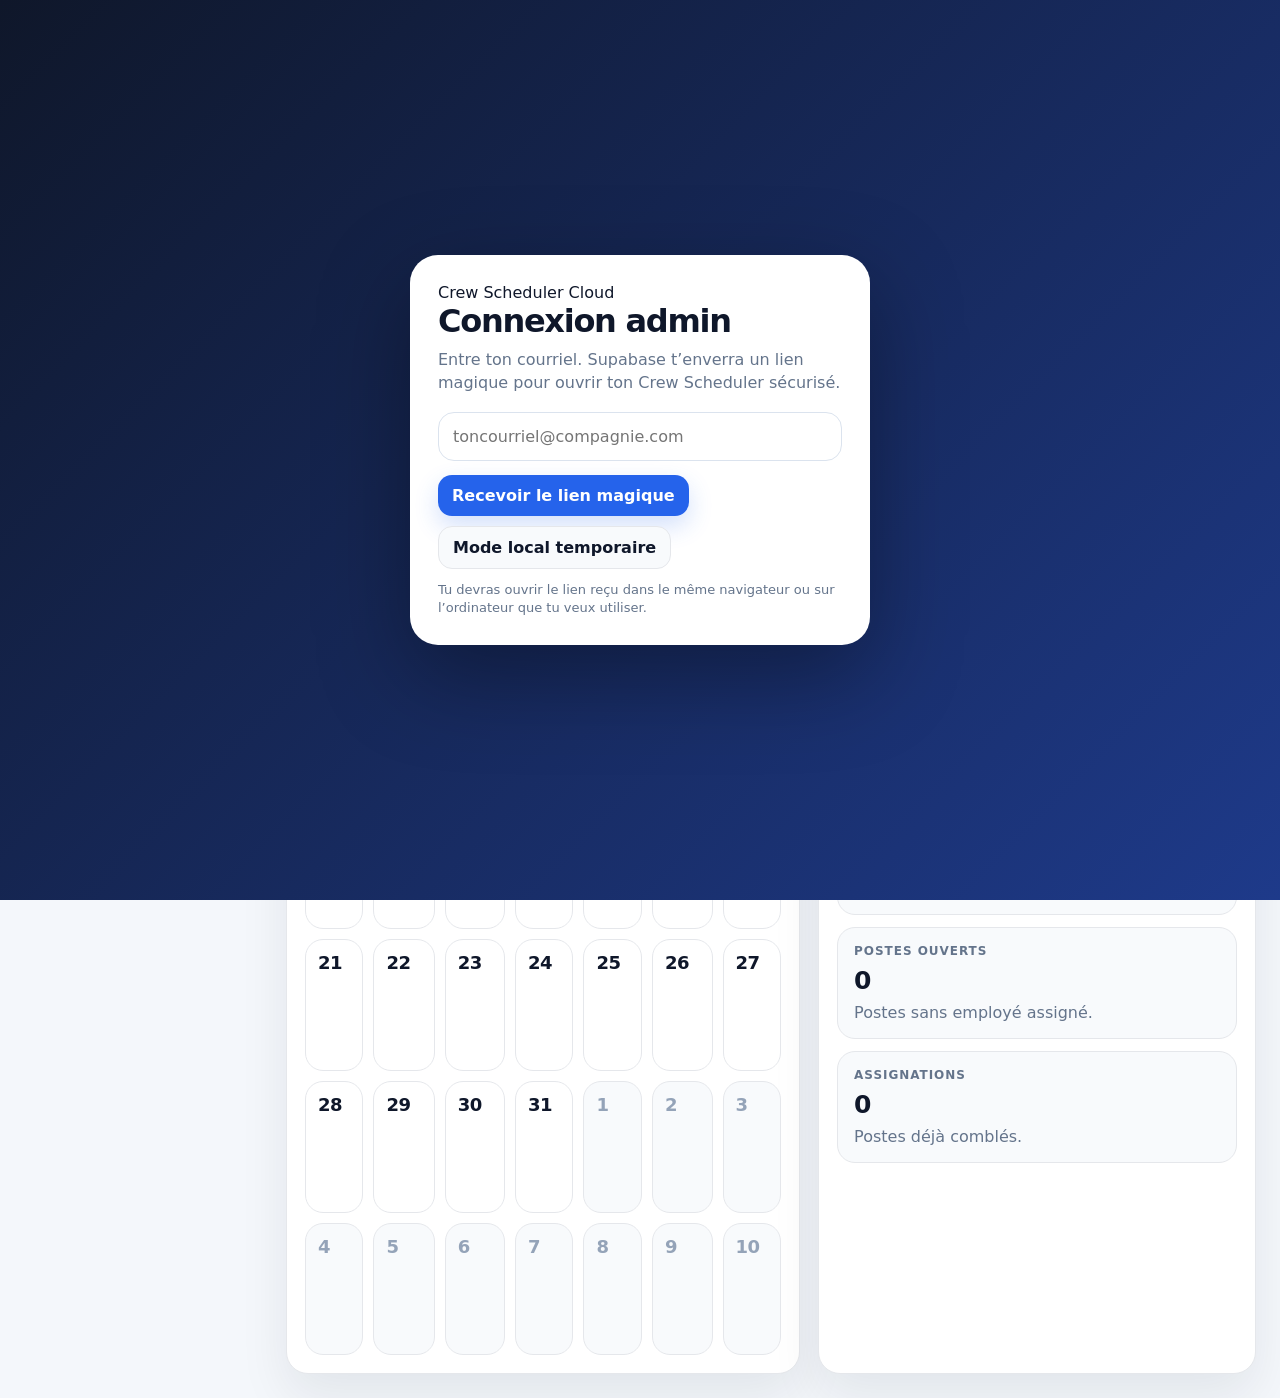
==== index.html @ 46eabec6 "Update index.html" ====
<!doctype html>
<html lang="fr">
<head>
<meta charset="utf-8"/>
<meta name="viewport" content="width=device-width,initial-scale=1"/>
<title>Crew Scheduler v12 – Calendrier + Équipe</title>
<style>
:root{
  --bg:#f4f7fb; --panel:#ffffff; --panel2:#f8fafc; --text:#0f172a; --muted:#64748b;
  --line:#e5e7eb; --line2:#dbe3ee; --blue:#2563eb; --blue2:#1d4ed8; --red:#dc2626;
  --green:#059669; --shadow:0 22px 50px rgba(15,23,42,.08); --radius-xl:28px; --radius-lg:22px; --sidebar:262px;
}
*{box-sizing:border-box}
html,body{margin:0;padding:0;background:var(--bg);color:var(--text);font-family:Inter,system-ui,-apple-system,Segoe UI,Roboto,Arial,sans-serif}
body{min-height:100vh}
button,input,select,textarea{font:inherit}
button{cursor:pointer}
.app{min-height:100vh;display:grid;grid-template-columns:var(--sidebar) 1fr}
.sidebar{position:sticky;top:0;height:100vh;background:#0f172a;color:#fff;padding:18px 16px;display:flex;flex-direction:column;gap:16px}
.brand{background:rgba(255,255,255,.06);border:1px solid rgba(255,255,255,.09);border-radius:24px;padding:18px 16px;box-shadow:inset 0 1px 0 rgba(255,255,255,.05)}
.brand h1{margin:0;font-size:26px;line-height:1.02;letter-spacing:-.03em}
.brand p{margin:8px 0 0;color:#cbd5e1;font-size:13px;line-height:1.45}
.nav{display:grid;gap:8px}
.nav button{text-align:left;border:0;border-radius:16px;background:transparent;color:#e2e8f0;padding:12px 14px;transition:.18s ease}
.nav button:hover{background:rgba(255,255,255,.06)}
.nav button.active{background:rgba(37,99,235,.23);color:#fff;font-weight:800}
.sidebar-card{margin-top:auto;background:rgba(255,255,255,.06);border:1px solid rgba(255,255,255,.08);border-radius:22px;padding:14px}
.sidebar-card .title{font-size:13px;color:#cbd5e1;margin-bottom:8px;font-weight:700}
.sidebar-card .small{font-size:12px;color:#94a3b8;line-height:1.45}

.main{padding:24px;display:grid;gap:18px;align-content:start}
.hero{background:var(--panel);border:1px solid var(--line);border-radius:var(--radius-xl);box-shadow:var(--shadow);padding:24px}
.hero-top{display:flex;align-items:flex-start;justify-content:space-between;gap:16px;flex-wrap:wrap}
.hero h2{margin:0 0 8px;font-size:38px;line-height:1.02;letter-spacing:-.04em}
.hero p{margin:0;max-width:920px;color:var(--muted);line-height:1.6}
.hero-actions{display:flex;gap:10px;flex-wrap:wrap}
.status-row{display:flex;gap:10px;flex-wrap:wrap;margin-top:14px}
.pill{border-radius:999px;border:1px solid var(--line);background:#fff;padding:8px 12px;font-size:13px;font-weight:700;color:var(--muted)}

.card{background:var(--panel);border:1px solid var(--line);border-radius:var(--radius-lg);box-shadow:var(--shadow);overflow:hidden}
.card-head{display:flex;align-items:center;justify-content:space-between;gap:14px;padding:18px 20px;border-bottom:1px solid var(--line)}
.card-head h3{margin:0;font-size:20px;letter-spacing:-.02em}
.card-head .sub{color:var(--muted);font-size:13px;margin-top:4px}
.card-body{padding:20px}
.btn{border:0;border-radius:14px;padding:11px 14px;font-weight:800;transition:.18s ease}
.btn.primary{background:var(--blue);color:#fff;box-shadow:0 10px 24px rgba(37,99,235,.2)}
.btn.primary:hover{background:var(--blue2)}
.btn.secondary{background:var(--panel2);color:var(--text);border:1px solid var(--line)}
.btn.secondary.active{background:#eaf2ff;border-color:#bfdbfe;color:#1d4ed8}
.btn.danger{background:#fff1f2;color:#b91c1c;border:1px solid #fecdd3}
.btn.small{padding:9px 12px;border-radius:12px;font-size:13px}

.filters{display:grid;grid-template-columns:1.15fr .8fr .8fr auto;gap:12px}
.field label{display:block;margin:0 0 7px;font-size:13px;font-weight:700;color:var(--muted)}
.field input,.field select,.field textarea{width:100%;border:1px solid var(--line2);background:#fff;color:var(--text);border-radius:14px;padding:12px 13px;outline:none}
.field textarea{min-height:92px;resize:vertical}
.field input:focus,.field select:focus,.field textarea:focus{border-color:#93c5fd;box-shadow:0 0 0 4px rgba(59,130,246,.12)}

.view-switch{display:flex;flex-wrap:wrap;gap:8px;background:var(--panel2);padding:6px;border:1px solid var(--line);border-radius:16px}
.view-switch button{border:0;border-radius:14px;padding:11px 14px;font-weight:800;background:transparent;color:var(--muted);min-width:74px}
.view-switch button.active{background:#fff;color:var(--text);box-shadow:0 6px 18px rgba(15,23,42,.08)}
.toolbar-top{display:flex;align-items:center;justify-content:space-between;gap:12px;flex-wrap:wrap}
.month-nav{display:flex;align-items:center;gap:10px;flex-wrap:wrap}
.title-big{font-size:28px;font-weight:900;letter-spacing:-.04em;margin:0}
.muted{color:var(--muted)}

.layout{display:grid;grid-template-columns:1.08fr .92fr;gap:18px}
.side-stack{display:grid;gap:18px}

.month-grid-wrapper{position:relative}
.month-grid{display:grid;grid-template-columns:repeat(7,1fr);gap:10px;position:relative;z-index:1}
.month-bars-layer{position:absolute;left:0;right:0;top:44px;bottom:0;z-index:2;pointer-events:none}
.month-bar{position:absolute;height:22px;border-radius:8px;color:#fff;font-size:11px;font-weight:800;padding:2px 8px;display:flex;align-items:center;pointer-events:auto;overflow:hidden;white-space:nowrap;text-overflow:ellipsis;box-shadow:0 8px 18px rgba(15,23,42,.15)}
.month-bar.start{box-shadow:inset 4px 0 0 rgba(255,255,255,.85),0 8px 18px rgba(15,23,42,.15)}
.month-bar.mid{outline:1px dashed rgba(255,255,255,.5);box-shadow:0 8px 18px rgba(15,23,42,.15)}
.month-bar.end{box-shadow:inset -4px 0 0 rgba(255,255,255,.85),0 8px 18px rgba(15,23,42,.15)}
.dow{background:var(--panel2);border:1px solid var(--line);border-radius:14px;padding:10px 12px;color:var(--muted);font-weight:800;font-size:13px;text-transform:uppercase;letter-spacing:.06em;text-align:center}
.day-cell{min-height:132px;border:1px solid var(--line);background:#fff;border-radius:18px;padding:12px;display:grid;gap:10px;align-content:start;transition:.18s ease;overflow:hidden}
.day-cell:hover{transform:translateY(-1px);box-shadow:0 10px 22px rgba(15,23,42,.06);border-color:#cbd5e1}
.day-cell.outside{background:#f8fafc;color:#94a3b8}
.day-cell.today{border-color:#93c5fd;box-shadow:0 0 0 4px rgba(59,130,246,.1)}
.day-cell.selected{border-color:#2563eb;box-shadow:0 0 0 4px rgba(37,99,235,.12)}
.day-top{display:flex;align-items:center;justify-content:space-between;gap:8px}
.day-num{font-weight:900;font-size:18px;letter-spacing:-.03em}
.badge-count{font-size:12px;border-radius:999px;padding:5px 8px;background:#eff6ff;color:#1d4ed8;font-weight:800}

.week-view,.day-view{display:none}
.week-grid{overflow:hidden;width:100%;border-radius:18px}
.week-grid-inner{display:grid;grid-template-columns:68px repeat(7,minmax(0,1fr));border:1px solid var(--line);border-radius:18px;overflow:hidden;background:#fff;width:100%;min-width:0}
.week-grid-inner>div{border-right:1px solid var(--line);border-bottom:1px solid var(--line);min-height:58px}
.week-grid-inner>div:last-child{border-right:0}
.time-head{background:var(--panel2);padding:10px 8px;font-size:12px;color:var(--muted);font-weight:800;text-align:center}
.day-head{background:var(--panel2);padding:10px;text-align:center;font-size:13px;font-weight:800}
.day-head .num{display:block;margin-top:4px;color:var(--text);font-size:19px}
.time-cell{padding:8px;background:#fafcff;font-size:12px;color:var(--muted);font-weight:700;text-align:right}
.week-slot{position:relative;min-height:58px;background:#fff}
.slot-events{position:relative;height:58px;overflow:visible}
.week-event{position:absolute;left:4px;padding:8px 6px;border-radius:12px;color:#fff;font-size:12px;font-weight:800;line-height:1.2;overflow:hidden;box-shadow:0 8px 18px rgba(15,23,42,.15);z-index:5}
.week-event.continuous{display:flex;flex-direction:column;justify-content:space-between;align-items:center;top:4px}
.week-event .week-title{writing-mode:vertical-rl;text-orientation:mixed;white-space:nowrap;overflow:hidden;text-overflow:ellipsis;max-height:100%;font-weight:900;letter-spacing:.02em}
.week-event .segment-note{writing-mode:vertical-rl;text-orientation:mixed;font-size:10px;opacity:.9;text-align:center;line-height:1.05;white-space:nowrap}
.week-event.start-seg{box-shadow:inset 4px 0 0 rgba(255,255,255,.85),0 8px 18px rgba(15,23,42,.15)}
.week-event.mid-seg{outline:1px dashed rgba(255,255,255,.45);box-shadow:0 8px 18px rgba(15,23,42,.15)}
.week-event.end-seg{box-shadow:inset -4px 0 0 rgba(255,255,255,.85),0 8px 18px rgba(15,23,42,.15)}

.day-layout{display:grid;gap:12px}
.day-header-big{border:1px solid var(--line);border-radius:18px;padding:16px 18px;background:var(--panel2)}
.day-header-big .small{color:var(--muted);font-weight:700;text-transform:uppercase;letter-spacing:.08em;font-size:12px}
.day-header-big .big{margin-top:6px;font-size:28px;font-weight:900;letter-spacing:-.04em}
.timeline{display:grid;gap:10px}
.timeline-row{display:grid;grid-template-columns:90px 1fr;gap:12px;align-items:start}
.timeline-time{border:1px solid var(--line);border-radius:14px;background:var(--panel2);padding:10px 12px;text-align:center;color:var(--muted);font-weight:800;font-size:13px}
.timeline-block{min-height:64px;border:1px dashed var(--line2);border-radius:16px;padding:0;background:#fff;position:relative;overflow:visible}
.timeline-card{position:absolute;left:8px;right:8px;padding:12px 12px;border-radius:14px;color:#fff;font-weight:800;display:grid;gap:4px;box-shadow:0 8px 18px rgba(15,23,42,.15);z-index:5}
.timeline-card.start-seg{box-shadow:inset 4px 0 0 rgba(255,255,255,.9),0 8px 18px rgba(15,23,42,.15)}
.timeline-card.mid-seg{outline:1px dashed rgba(255,255,255,.45);box-shadow:0 8px 18px rgba(15,23,42,.15)}
.timeline-card.end-seg{box-shadow:inset -4px 0 0 rgba(255,255,255,.9),0 8px 18px rgba(15,23,42,.15)}
.timeline-card .meta{opacity:.92;font-size:12px;font-weight:700}

.selected-date-box{display:grid;gap:8px;padding:16px;border-radius:18px;background:var(--panel2);border:1px solid var(--line)}
.selected-date-box .label{color:var(--muted);font-size:12px;text-transform:uppercase;letter-spacing:.08em;font-weight:800}
.selected-date-box .value{font-size:25px;font-weight:900;letter-spacing:-.04em}
.event-list{display:grid;gap:12px}
.event-card{border:1px solid var(--line);background:#fff;border-radius:18px;padding:14px;display:grid;gap:10px;box-shadow:0 10px 20px rgba(15,23,42,.04)}
.event-card-top{display:flex;align-items:flex-start;justify-content:space-between;gap:12px}
.event-title{font-size:17px;font-weight:900;letter-spacing:-.02em;line-height:1.25}
.event-meta{color:var(--muted);font-size:13px;line-height:1.55}
.color-dot{width:12px;height:12px;border-radius:999px;display:inline-block;margin-right:7px;vertical-align:middle}
.row-actions{display:flex;gap:8px;justify-content:flex-end;flex-wrap:wrap}
.chip-wrap{display:flex;gap:8px;flex-wrap:wrap}
.chip{display:inline-flex;align-items:center;gap:8px;padding:7px 10px;border-radius:999px;border:1px solid var(--line);background:var(--panel2);color:var(--text);font-size:12px;font-weight:800}
.chip.role{background:#eff6ff;border-color:#bfdbfe;color:#1d4ed8}
.chip.contact{background:#fff7ed;border-color:#fed7aa;color:#c2410c}
.empty{border:1px dashed var(--line2);background:var(--panel2);border-radius:18px;padding:18px;text-align:center;color:var(--muted);line-height:1.6}
.hint{margin-top:14px;padding:14px 16px;border-radius:16px;background:var(--panel2);border:1px dashed var(--line2);color:var(--muted);font-size:13px;line-height:1.6}

.compact-toolbar{display:flex;justify-content:space-between;align-items:center;gap:12px;flex-wrap:wrap;margin-bottom:16px}
.roles-drawer{display:none;border:1px solid #bfdbfe;background:#f8fbff;border-radius:18px;padding:14px;margin-bottom:16px}
.roles-drawer.open{display:block}
.roles-drawer-head{display:flex;align-items:center;justify-content:space-between;gap:10px;flex-wrap:wrap;margin-bottom:10px}
.roles-manager-list{display:grid;gap:8px;margin-top:10px}
.roles-manager-item{display:grid;grid-template-columns:1fr auto auto;gap:8px;align-items:center;padding:10px 12px;border-radius:14px;background:#fff;border:1px solid var(--line)}
.list{display:grid;gap:10px}
.employee-row{display:grid;grid-template-columns:1.2fr 1fr .8fr auto;gap:12px;align-items:center;padding:12px 16px;border:1px solid var(--line);border-radius:18px;background:#fff;box-shadow:0 10px 20px rgba(15,23,42,.04)}
.name-block .name{font-size:17px;font-weight:900;letter-spacing:-.02em;line-height:1.15}
.meta{color:var(--muted);font-size:13px;line-height:1.45}
.roles-box{display:grid;gap:10px;padding:14px;border:1px solid var(--line);border-radius:18px;background:var(--panel2)}
.roles-list{display:grid;gap:8px}
.role-entry{display:grid;grid-template-columns:1fr auto;gap:10px;align-items:center}
.small{font-size:12px;color:var(--muted);line-height:1.45}

.modal-wrap,.team-modal-wrap{position:fixed;inset:0;background:rgba(15,23,42,.42);display:none;align-items:center;justify-content:center;padding:20px;z-index:40;backdrop-filter:blur(5px)}
.modal{width:min(900px,100%);max-height:90vh;background:#0f172a;color:#fff;border:1px solid #334155;border-radius:28px;box-shadow:0 30px 70px rgba(15,23,42,.2);overflow:hidden;display:flex;flex-direction:column}
.modal-head{display:flex;align-items:center;justify-content:space-between;gap:14px;padding:18px 22px;border-bottom:1px solid #334155;flex:0 0 auto}
.modal-head h3{margin:0;font-size:24px;letter-spacing:-.03em;color:#fff}
.modal-body{padding:22px;display:grid;gap:14px;overflow-y:auto;max-height:calc(90vh - 150px);flex:1 1 auto}
.modal-actions{display:flex;justify-content:space-between;gap:12px;flex-wrap:wrap;padding:0 22px 22px;flex:0 0 auto}
.modal .field label{color:#cbd5e1}
.modal .field input,.modal .field select,.modal .field textarea{background:#fff;color:#0f172a;border:1px solid #cbd5e1}
.color-row{display:flex;gap:10px;flex-wrap:wrap}
.color-btn{width:34px;height:34px;border-radius:999px;border:3px solid transparent;cursor:pointer;box-shadow:0 5px 12px rgba(15,23,42,.12)}
.color-btn.active{border-color:#fff;transform:scale(1.06)}

.block-list{display:grid;gap:16px}
.block-card{border:1px solid #cbd5e1;background:#fff;border-radius:22px;padding:14px;display:grid;gap:10px;box-shadow:0 12px 24px rgba(37,99,235,.08)}
.block-head{background:#fff;border:1px solid #e2e8f0;border-radius:16px;padding:12px 40px 12px 12px;position:relative}
.block-delete{position:absolute;right:10px;top:10px;background:transparent;border:0;color:#94a3b8;font-size:16px}
.block-delete:hover{color:#dc2626}
.block-title-wrap{display:grid;gap:6px;justify-items:center;text-align:center;width:100%}
.block-title-input{display:block;width:100%;max-width:520px;background:#fff;color:#0f172a;border:0;outline:none;box-shadow:none;text-align:center;font-size:22px;font-weight:900;line-height:1.2;padding:2px 8px;margin:0 auto}
.block-meta{color:#475569;font-size:12px;line-height:1.2}
.block-section{display:grid;gap:8px;padding:10px;border:1px dashed #cbd5e1;border-radius:16px;background:#fff}
.block-section-title{font-size:11px;font-weight:900;letter-spacing:.08em;text-transform:uppercase;color:#64748b}
.block-compact-grid{display:grid;grid-template-columns:1fr 1fr 1fr 1fr;gap:10px;align-items:end}
.role-item-row{padding:8px;border:1px solid var(--line);border-radius:14px;background:var(--panel2)}\n.role-item-grid{display:grid;grid-template-columns:1fr .55fr 1.35fr auto;gap:10px;align-items:start}\n.role-main{align-self:start}\n.role-role{grid-column:1;grid-row:1}\n.role-qty{grid-column:2;grid-row:1}\n.role-emp-first{grid-column:3;grid-row:1;align-self:start}\n.role-del{grid-column:4;grid-row:1;align-self:start}\n.employee-slots-extra{grid-column:3;display:grid;gap:8px;align-self:start}\n@media (max-width:720px){.role-item-grid{grid-template-columns:1fr}.role-role,.role-qty,.role-emp-first,.role-del,.employee-slots-extra{grid-column:auto;grid-row:auto}}

.team-view{display:none}
.team-grid{display:grid;grid-template-columns:1.1fr .9fr;gap:18px}
.team-list{display:grid;gap:12px}
.employee-card{border:1px solid var(--line);background:#fff;border-radius:18px;padding:14px;display:grid;gap:10px;box-shadow:0 10px 20px rgba(15,23,42,.04)}
.employee-top{display:flex;justify-content:space-between;gap:12px;align-items:flex-start}
.employee-name{font-size:18px;font-weight:900;letter-spacing:-.02em}
.employee-meta{color:var(--muted);font-size:13px;line-height:1.5}
.employee-roles{display:flex;flex-wrap:wrap;gap:8px}
.employee-role-chip{display:inline-flex;align-items:center;padding:7px 10px;border-radius:999px;background:#eff6ff;border:1px solid #bfdbfe;font-size:12px;font-weight:800;color:#1d4ed8}
.team-empty{border:1px dashed var(--line2);background:var(--panel2);border-radius:18px;padding:18px;text-align:center;color:var(--muted)}
.team-modal{width:min(760px,100%);max-height:88vh;background:#0f172a;color:#fff;border:1px solid #334155;border-radius:28px;box-shadow:0 30px 70px rgba(15,23,42,.2);overflow:hidden;display:flex;flex-direction:column}
.team-modal-head{display:flex;align-items:center;justify-content:space-between;gap:14px;padding:18px 22px;border-bottom:1px solid #334155}
.team-modal-head h3{margin:0;font-size:24px;letter-spacing:-.03em;color:#fff}
.team-modal-body{padding:22px;display:grid;gap:14px;overflow-y:auto;max-height:calc(88vh - 140px);flex:1 1 auto}
.team-modal-actions{display:flex;justify-content:space-between;gap:12px;flex-wrap:wrap;padding:0 22px 22px;flex:0 0 auto}
.team-modal .field label{color:#cbd5e1}
.team-modal .field input,.team-modal .field select,.team-modal .field textarea{background:#fff;color:#0f172a;border:1px solid #cbd5e1}
.team-role-adder{display:grid;grid-template-columns:1fr auto;gap:10px;align-items:end}
.team-role-list{display:flex;flex-wrap:wrap;gap:8px}
.team-role-chip{display:inline-flex;align-items:center;gap:8px;padding:7px 10px;border-radius:999px;background:#fff;border:1px solid #cbd5e1;font-size:12px;font-weight:800;color:#0f172a}
.team-role-chip button{border:0;background:transparent;color:#64748b;cursor:pointer;font-weight:900}
.role-catalog-row{display:flex;flex-wrap:wrap;gap:8px}
.role-catalog-chip{display:inline-flex;align-items:center;gap:8px;padding:7px 10px;border-radius:999px;background:#fff;border:1px solid #cbd5e1;font-size:12px;font-weight:800;color:#0f172a}
.role-catalog-chip button{border:0;background:transparent;color:#64748b;cursor:pointer;font-weight:900}

#searchInput,#roleFilter,#employeeFilter,#evtTitle,#evtStartDate,#evtEndDate,#evtTime,#evtEndTime,#evtLocation,#evtNotes,#newBlockName{background:#fff;color:#0f172a;border:1px solid #cbd5e1}
#evtTitle{text-align:center;font-size:20px;font-weight:900}
#searchInput::placeholder,#evtTitle::placeholder,#evtLocation::placeholder,#evtNotes::placeholder,#newBlockName::placeholder{color:#64748b}
.modal .block-card .block-head,.modal .block-card .block-title-input,.modal .block-card .block-meta,.modal .block-card input[type="date"],.modal .block-card input[type="time"],.modal .block-card select{background:#fff;color:#0f172a;border:1px solid #cbd5e1}
.modal .block-card .block-title-input{border:0}
.modal .block-card select option{color:#0f172a}


.status-pill{display:inline-flex;align-items:center;gap:8px;padding:7px 10px;border-radius:999px;font-size:12px;font-weight:900;border:1px solid transparent}
.status-pill.green{background:#ecfdf5;border-color:#a7f3d0;color:#047857}
.status-pill.orange{background:#fff7ed;border-color:#fdba74;color:#c2410c}
.status-pill.red{background:#fef2f2;border-color:#fecaca;color:#b91c1c}
.status-pill.gray{background:#f8fafc;border-color:#cbd5e1;color:#475569}
.status-pill.blue{background:#eff6ff;border-color:#bfdbfe;color:#1d4ed8}
.assignment-list{display:grid;gap:12px}
.assignment-card{border:1px solid var(--line);background:#fff;border-radius:18px;padding:14px;display:grid;gap:12px;box-shadow:0 10px 20px rgba(15,23,42,.04)}
.assignment-head{display:flex;justify-content:space-between;gap:12px;align-items:flex-start;flex-wrap:wrap}
.assignment-title{font-size:17px;font-weight:900;letter-spacing:-.02em}
.assignment-sub{color:var(--muted);font-size:13px;line-height:1.55}
.assignment-actions{display:flex;gap:8px;flex-wrap:wrap}
.assignment-suggestions{display:flex;gap:8px;flex-wrap:wrap}
.preview-card{border:1px solid var(--line);background:linear-gradient(180deg,#ffffff,#f8fbff);border-radius:22px;padding:18px;display:grid;gap:14px;box-shadow:0 14px 30px rgba(37,99,235,.08)}
.preview-title{font-size:24px;font-weight:900;letter-spacing:-.03em;margin:0}
.preview-meta{color:var(--muted);line-height:1.6}
.preview-actions{display:flex;gap:10px;flex-wrap:wrap}
.settings-grid{display:grid;grid-template-columns:1fr 1fr;gap:16px}
.setting-box{padding:16px;border:1px solid var(--line);border-radius:18px;background:#fff;display:grid;gap:10px;box-shadow:0 10px 20px rgba(15,23,42,.04)}
.small-note{font-size:12px;color:var(--muted);line-height:1.55}
.conflict-box{padding:10px 12px;border-radius:14px;background:#fef2f2;border:1px solid #fecaca;color:#b91c1c;font-size:12px;font-weight:800}
.good-box{padding:10px 12px;border-radius:14px;background:#ecfdf5;border:1px solid #a7f3d0;color:#047857;font-size:12px;font-weight:800}
.sync-banner{margin-bottom:12px;padding:12px 14px;border-radius:16px;background:#eff6ff;border:1px solid #bfdbfe;color:#1d4ed8;font-size:13px;font-weight:800}
.portal-shell{min-height:100vh;background:var(--bg);padding:28px;display:grid;place-items:center}
.portal-card{width:min(760px,100%);background:#fff;border:1px solid var(--line);border-radius:28px;box-shadow:var(--shadow);padding:24px;display:grid;gap:16px}
.portal-kicker{font-size:12px;color:var(--muted);text-transform:uppercase;letter-spacing:.08em;font-weight:900}
.portal-title{margin:0;font-size:34px;line-height:1.02;letter-spacing:-.04em}
.portal-meta{color:var(--muted);line-height:1.7}
.portal-grid{display:grid;grid-template-columns:1fr 1fr;gap:12px}
.portal-stat{padding:14px;border-radius:18px;background:var(--panel2);border:1px solid var(--line);display:grid;gap:6px}
.portal-stat .label{font-size:12px;color:var(--muted);text-transform:uppercase;letter-spacing:.08em;font-weight:800}
.portal-stat .value{font-size:18px;font-weight:900;letter-spacing:-.02em}
.portal-actions{display:flex;gap:10px;flex-wrap:wrap}
.copy-row{display:grid;gap:8px}
.link-box{width:100%;border:1px solid var(--line2);background:#f8fafc;color:#0f172a;border-radius:14px;padding:12px 13px;font-size:13px;word-break:break-all}
.portal-note{font-size:13px;color:var(--muted);line-height:1.6}
@media (max-width:980px){.settings-grid,.portal-grid{grid-template-columns:1fr}}


.time-pill{display:flex;align-items:center;gap:8px;border:1px solid var(--line2);background:#fff;border-radius:14px;padding:10px 12px}
.time-pill select{border:0;background:transparent;color:var(--text);outline:none;font:inherit;padding:0}
.time-pill .colon{font-weight:800;color:var(--muted)}
.time-pill input[type="hidden"]{display:none}

@media (max-width:1220px){.layout,.team-grid{grid-template-columns:1fr}}
@media (max-width:980px){.app{grid-template-columns:1fr}.sidebar{position:relative;height:auto}.filters{grid-template-columns:1fr 1fr}.employee-row{grid-template-columns:1fr;align-items:start}.row-actions{justify-content:flex-start}}
@media (max-width:720px){.main{padding:16px}.hero{padding:18px}.hero h2{font-size:30px}.filters,.role-entry,.block-compact-grid{grid-template-columns:1fr}.week-grid{overflow-x:auto}.week-grid-inner{min-width:840px}.team-grid{grid-template-columns:1fr}}



/* Batch 6.1 — Groupement par événement et bloc */
.availability-event-group{border:1px solid var(--line);border-radius:22px;overflow:hidden;margin-bottom:16px;box-shadow:0 14px 30px rgba(15,23,42,.06);background:#fff}
.availability-event-head{padding:16px 18px;border-bottom:1px solid rgba(15,23,42,.08)}
.availability-event-title{font-size:18px;font-weight:900;letter-spacing:-.02em}.availability-event-meta{margin-top:5px;color:var(--muted);font-size:13px;line-height:1.45}
.availability-block-group{margin:14px;border:1px solid var(--line);border-radius:18px;background:rgba(248,250,252,.82);overflow:hidden}.availability-block-head{padding:12px 14px;background:#fff;border-bottom:1px solid var(--line)}
.availability-block-title{font-weight:900;letter-spacing:-.02em}.availability-block-time{margin-top:4px;color:var(--muted);font-size:12px;font-weight:700}.availability-block-body{display:grid;gap:10px;padding:12px}
.quick-block-group{border:1px solid var(--line);border-radius:18px;background:var(--panel2);overflow:hidden;margin-bottom:12px}.quick-block-head{padding:12px 14px;background:#fff;border-bottom:1px solid var(--line)}
.quick-block-title{font-weight:900}.quick-block-time{margin-top:4px;font-size:12px;color:var(--muted);font-weight:700}.quick-block-body{padding:12px;display:grid;gap:10px}

/* Batch 6 — Disponibilités plus propres */
.assignment-actions.clean-actions{
  display:flex;
  flex-wrap:wrap;
  gap:8px;
  align-items:center;
  padding-top:10px;
}
.status-actions{
  margin-top:10px;
  padding-top:12px;
  border-top:1px dashed var(--line2);
  display:flex;
  flex-wrap:wrap;
  gap:8px;
  align-items:center;
}
.status-actions-label{
  width:100%;
  color:var(--muted);
  font-size:12px;
  font-weight:900;
  letter-spacing:.08em;
  text-transform:uppercase;
}
.replacement-panel{
  margin-top:12px;
  padding:12px;
  border:1px solid var(--line);
  background:var(--panel2);
  border-radius:16px;
  display:grid;
  gap:10px;
}
.replacement-title{
  color:var(--muted);
  font-size:12px;
  font-weight:900;
  letter-spacing:.08em;
  text-transform:uppercase;
}
.replacement-card{
  display:grid;
  grid-template-columns:1fr auto;
  gap:10px;
  align-items:center;
  padding:10px 12px;
  background:#fff;
  border:1px solid var(--line);
  border-radius:14px;
}
.replacement-name{
  font-weight:900;
  letter-spacing:-.02em;
}
.replacement-meta{
  margin-top:4px;
  color:var(--muted);
  font-size:12px;
  line-height:1.35;
}
.replacement-badges{
  margin-top:7px;
  display:flex;
  flex-wrap:wrap;
  gap:6px;
}
.mini-badge{
  display:inline-flex;
  align-items:center;
  border-radius:999px;
  padding:4px 7px;
  font-size:11px;
  font-weight:900;
  border:1px solid var(--line);
  background:#fff;
  color:var(--muted);
}
.mini-badge.green{background:#ecfdf5;border-color:#bbf7d0;color:#047857}
.mini-badge.orange{background:#fffbeb;border-color:#fde68a;color:#b45309}
.mini-badge.red{background:#fff1f2;border-color:#fecdd3;color:#be123c}



/* v18 — Épuration visuelle demandée */
.sidebar .brand p,
.sidebar-card,
.hero p,
.status-row,
.card-head .sub,
.compact-toolbar .small,
.hint,
.small-note,
.card:has(#requestPreview){
  display:none !important;
}
.hero{padding:22px 24px !important;}
.hero h2{margin-bottom:0 !important;}
.card-head{padding:16px 20px !important;}
.card-body{padding-top:16px !important;}



/* v19 — Interface plus épurée */
.brand p,
.sidebar-card .small,
.hero p,
.status-row,
.card-head .sub,
.hint,
.small-note,
.portal-note,
.preview-meta {
  display:none !important;
}
.sidebar-card{padding:10px 12px}
.hero{padding:20px 24px}
.hero h2{margin-bottom:0}
.card-head{padding:16px 20px}
.card-body{padding:18px}
.settings-grid .setting-box{min-height:auto}
.assignment-card{gap:10px}
.assignment-actions.clean-actions{padding-top:6px}
.status-actions{margin-top:8px;padding-top:10px}
.conflict-box{font-size:13px;line-height:1.45}
.replacement-panel{border-color:#bfdbfe;background:#f8fbff}
.replacement-card.best-replacement{border-color:#86efac;background:#f0fdf4}
.auto-sync-pill{display:inline-flex;align-items:center;gap:6px;border-radius:999px;border:1px solid #bfdbfe;background:#eff6ff;color:#1d4ed8;padding:7px 10px;font-size:12px;font-weight:900}


.auth-overlay{
  position:fixed;
  inset:0;
  z-index:9999;
  background:linear-gradient(135deg,#0f172a,#1e3a8a);
  display:none;
  align-items:center;
  justify-content:center;
  padding:24px;
}
.auth-card{
  width:min(100%,460px);
  background:#fff;
  color:#0f172a;
  border-radius:28px;
  padding:28px;
  box-shadow:0 30px 90px rgba(0,0,0,.35);
}
.auth-card h2{margin:0 0 8px;font-size:32px;letter-spacing:-.04em}
.auth-card p{margin:0 0 18px;color:#64748b;line-height:1.45}
.auth-card input{
  width:100%;
  border:1px solid #dbe3ee;
  border-radius:16px;
  padding:14px 14px;
  font-size:16px;
  outline:none;
}
.auth-card .auth-actions{display:flex;gap:10px;margin-top:14px;flex-wrap:wrap}
.auth-status{font-size:13px;color:#64748b;margin-top:12px;line-height:1.4}
.cloud-bar{
  display:flex;
  align-items:center;
  gap:8px;
  flex-wrap:wrap;
  margin-top:12px;
  font-size:12px;
  color:#64748b;
}
.cloud-bar select{
  border:1px solid #dbe3ee;
  border-radius:12px;
  padding:7px 9px;
  background:#fff;
}
.cloud-bar button{
  border:1px solid #dbe3ee;
  background:#fff;
  border-radius:12px;
  padding:7px 9px;
  cursor:pointer;
}

</style>
</head>
<body>

<div class="auth-overlay" id="authOverlay">
  <div class="auth-card">
    <div class="eyebrow">Crew Scheduler Cloud</div>
    <h2>Connexion admin</h2>
    <p>Entre ton courriel. Supabase t’enverra un lien magique pour ouvrir ton Crew Scheduler sécurisé.</p>
    <input id="authEmail" type="email" placeholder="toncourriel@compagnie.com" autocomplete="email">
    <div class="auth-actions">
      <button class="btn primary" id="btnSendMagicLink" type="button">Recevoir le lien magique</button>
      <button class="btn secondary" id="btnUseLocalFallback" type="button">Mode local temporaire</button>
    </div>
    <div class="auth-status" id="authStatus">Tu devras ouvrir le lien reçu dans le même navigateur ou sur l’ordinateur que tu veux utiliser.</div>
  </div>
</div>

<div id="portalMount" style="display:none"></div>
<div class="app">
  <aside class="sidebar">
    <div class="brand">
      <h1 id="brandTitle">Crew Scheduler</h1>
      <p>Planification d’équipe par événement.</p>
    </div>
    <div class="nav">
      <button class="active" data-tab="calendar" type="button">Calendrier</button>
      <button data-tab="team" type="button">Équipe</button>
      <button data-tab="availability" type="button">Disponibilités</button>
      <button data-tab="settings" type="button">Paramètres</button>
    </div>
    <div class="sidebar-card">
      <div class="title">Base commune</div>
      <div class="small">L’onglet Équipe sert de base de données. Le calendrier lit cette base pour assigner les travailleurs aux blocs.</div>
    </div>
  </aside>

  <main class="main">
    <div id="calendarView">
      <section class="hero">
        <div class="hero-top">
          <div>
            <h2 id="calendarHeroTitle">Calendrier Crew Scheduler</h2>
            <p>Événements multi-jours, blocs de travail, assignation d’employés par poste, le tout relié à la base Équipe.</p>
          </div>
          <div class="hero-actions">
            <button class="btn primary" id="btnAddTop" type="button">+ Nouvel événement</button>
            <button class="btn secondary" id="btnToday" type="button">Aujourd’hui</button>
          </div>
        </div>

        <div class="cloud-bar">
          <span>Cloud:</span>
          <select id="workspaceSelect"><option>Chargement...</option></select>
          <button id="btnLogout" type="button">Déconnexion</button>
          <span id="cloudStatus">Non connecté</span>
        </div>
        <div class="status-row">
          <div class="pill">Vue mois continue</div>
          <div class="pill">Vue semaine continue</div>
          <div class="pill">Blocs</div>
          <div class="pill">Équipe liée</div>
        </div>
      </section>

      <section class="layout">
        <div class="card">
          <div class="card-head">
            <div>
              <h3>Planning</h3>
              <div class="sub">Crée l’événement, ajoute des blocs, puis assigne les bonnes personnes.</div>
            </div>
          </div>
          <div class="card-body">
            <div class="toolbar-top">
              <div class="month-nav">
                <button class="btn secondary small" id="btnPrev" type="button">←</button>
                <div>
                  <div class="title-big" id="rangeTitle">—</div>
                  <div class="muted" id="rangeSubtitle">—</div>
                </div>
                <button class="btn secondary small" id="btnNext" type="button">→</button>
              </div>
              <div class="view-switch">
                <button class="active" data-view="month" type="button">Mois</button>
                <button data-view="week" type="button">Semaine</button>
                <button data-view="day" type="button">Jour</button>
              </div>
            </div>

            <div style="height:16px"></div>

            <div class="filters">
              <div class="field"><label for="searchInput">Recherche</label><input id="searchInput" type="text" placeholder="Titre, lieu, notes..."/></div>
              <div class="field"><label for="roleFilter">Poste demandé</label><select id="roleFilter"></select></div>
              <div class="field"><label for="employeeFilter">Employé assigné</label><select id="employeeFilter"></select></div>
              <div class="field" style="display:flex;align-items:end"><button class="btn secondary" id="btnClearFilters" type="button" style="width:100%">Réinitialiser</button></div>
            </div>

            <div style="height:16px"></div>
            <div id="monthView"></div>
            <div id="weekView" class="week-view"></div>
            <div id="dayView" class="day-view"></div>
          </div>
        </div>

        <div class="side-stack">
          <div class="card">
            <div class="card-head"><div><h3>Détails de la date</h3><div class="sub">Événements, blocs et assignations pour la date sélectionnée.</div></div></div>
            <div class="card-body">
              <div class="selected-date-box"><div class="label">Date sélectionnée</div><div class="value" id="selectedDateTitle">—</div><div class="muted" id="selectedDateSub">—</div></div>
              <div style="height:14px"></div>
              <div class="event-list" id="selectedEventsList"></div>
            </div>
          </div>

          <div class="card">
            <div class="card-head"><div><h3 id="quickSummaryTitle">Résumé rapide</h3><div class="sub" id="quickSummarySub">Événements, postes et assignations.</div></div></div>
            <div class="card-body">
              <div class="event-list" id="quickSummaryContent">
                <div class="selected-date-box"><div class="label">Événements filtrés</div><div class="value" id="statEvents">0</div><div class="muted">Selon les filtres actuels.</div></div>
                <div class="selected-date-box"><div class="label">Postes ouverts</div><div class="value" id="statOpenRoles">0</div><div class="muted">Postes sans employé assigné.</div></div>
                <div class="selected-date-box"><div class="label">Assignations</div><div class="value" id="statAssignments">0</div><div class="muted">Postes déjà comblés.</div></div>
              </div>
            </div>
          </div>
        </div>
      </section>
    </div>

    <section id="teamView" class="team-view">
      <section class="hero">
        <div class="hero-top">
          <div>
            <h2 id="teamHeroTitle">Équipe</h2>
            <p>Cette section garde le style de ta version préférée. Les postes et employés créés ici alimentent directement le calendrier.</p>
          </div>
          <div class="hero-actions">
            <button class="btn primary" id="btnAddEmployeeTop" type="button">+ Nouvel employé</button>
          </div>
        </div>
        <div class="status-row">
          <div class="pill">Menu gauche fixe</div>
          <div class="pill">Liste compacte</div>
          <div class="pill">Postes dynamiques</div>
          <div class="pill">Gestion discrète</div>
        </div>
      </section>

      <section class="card">
        <div class="card-head">
          <div>
            <h3>Liste des employés</h3>
            <div class="sub">Navigation simple au quotidien, avec la gestion des postes cachée derrière un bouton.</div>
          </div>
        </div>

        <div class="card-body">
          <div class="compact-toolbar">
            <div class="small">Les postes servent aux employés maintenant, puis servent aussi aux événements du calendrier.</div>
            <button class="btn secondary" id="btnToggleRolesAdmin" type="button">Gérer la liste de postes</button>
          </div>

          <div class="roles-drawer" id="rolesDrawer">
            <div class="roles-drawer-head">
              <div class="small">Ajoute, modifie ou supprime les postes de la liste déroulante. Exemple : Serveuse.</div>
              <button class="btn secondary small" id="btnCloseRolesAdmin" type="button">Fermer</button>
            </div>
            <div class="role-entry">
              <input id="newCatalogRole" type="text" placeholder="Ex: Serveuse, Concierge, Chef machiniste..." />
              <button class="btn secondary" id="btnAddCatalogRole" type="button">Ajouter</button>
            </div>
            <div class="roles-manager-list" id="roleCatalogList"></div>
          </div>

          <div class="filters">
            <div class="field"><label for="teamSearchInput">Recherche</label><input id="teamSearchInput" type="text" placeholder="Nom, courriel, téléphone..." /></div>
            <div class="field"><label for="teamRoleFilter">Voir seulement le poste</label><select id="teamRoleFilter"></select></div>
            <div class="field"><label for="teamContactFilter">Préférence de contact</label><select id="teamContactFilter"><option value="all">Toutes</option><option value="sms">Texto</option><option value="call">Appel</option><option value="email">Courriel</option><option value="none">Aucune préférence</option></select></div>
            <div class="field" style="display:flex;align-items:end"><button class="btn secondary" id="btnClearTeamFilters" type="button" style="width:100%">Réinitialiser</button></div>
          </div>

          <div style="height:16px"></div>
          <div class="list" id="teamEmployeeList"></div>

          <div class="hint">Le bouton de gestion des postes est volontairement discret, parce que tu ne retourneras pas souvent là-dedans après les premiers événements.</div>
        </div>
      </section>
    </section>
  

    <section id="availabilityView" class="team-view">
      <section class="hero">
        <div class="hero-top">
          <div>
            <h2>Demandes & confirmations</h2>
            <p>Envoie une demande de travail par courriel ou SMS, suis les réponses, vois les conflits automatiquement et propose un remplacement.</p>
          </div>
          <div class="hero-actions">
            <button class="btn primary" id="btnRefreshAvailability" type="button">Sync maintenant</button>
          </div>
        </div>
        <div class="status-row">
          <div class="pill">Gris = non envoyé</div>
          <div class="pill">Orange = en attente / peut-être</div>
          <div class="pill">Vert = confirmé</div>
          <div class="pill">Rouge = refusé / conflit</div>
        </div>
      </section>

      <section class="layout">
        <div class="card">
          <div class="card-head"><div><h3>Postes à confirmer</h3><div class="sub">Chaque assignation devient une demande individuelle à envoyer au travailleur.</div></div></div>
          <div class="card-body">
            <div id="availabilitySyncMsg"></div>
            <div class="assignment-list" id="availabilityList"></div>
          </div>
        </div>
        <div class="side-stack">
          <div class="card">
            <div class="card-head"><div><h3>Résumé des confirmations</h3><div class="sub">Lecture rapide de l'état de ton équipe.</div></div></div>
            <div class="card-body">
              <div class="event-list">
                <div class="selected-date-box"><div class="label">Confirmés</div><div class="value" id="availStatConfirmed">0</div><div class="muted">Réponse positive reçue.</div></div>
                <div class="selected-date-box"><div class="label">En attente</div><div class="value" id="availStatPending">0</div><div class="muted">Demandes envoyées ou peut-être.</div></div>
                <div class="selected-date-box"><div class="label">Refus / conflits</div><div class="value" id="availStatProblems">0</div><div class="muted">À corriger ou remplacer.</div></div>
              </div>
            </div>
          </div>
          <div class="card">
            <div class="card-head"><div><h3>Prévisualisation côté employé</h3><div class="sub">Pour tester avec ton propre courriel ou téléphone avant l'envoi réel.</div></div></div>
            <div class="card-body" id="requestPreview"></div>
          </div>
        </div>
      </section>
    </section>

    <section id="settingsView" class="team-view">
      <section class="hero">
        <div class="hero-top">
          <div>
            <h2 id="settingsHeroTitle">Paramètres</h2>
            <p>Règles globales pour les demandes, les conflits et le comportement du prototype GitHub.</p>
          </div>
        </div>
        <div class="status-row">
          <div class="pill">Prototype statique</div>
          <div class="pill">Courriel / SMS test</div>
          <div class="pill">Conflits automatiques</div>
        </div>
      </section>

      <section class="card">
        <div class="card-head"><div><h3>Réglages globaux</h3><div class="sub">Ces options servent immédiatement dans l'onglet demandes.</div></div></div>
        <div class="card-body">
          <div class="settings-grid">
            <div class="setting-box">
              <div class="field"><label for="settingDefaultChannel">Canal d'envoi par défaut</label><select id="settingDefaultChannel"><option value="email">Courriel</option><option value="sms">SMS</option></select></div>
              <div class="small-note">Le bouton d'envoi rapide utilisera ce canal par défaut. Tu pourras toujours choisir l'autre canal sur une ligne précise.</div>
            </div>
            <div class="setting-box">
              <div class="field"><label for="settingConflictMode">Gestion des conflits</label><select id="settingConflictMode"><option value="warn">Avertir seulement</option><option value="block">Bloquer le remplacement conflictuel</option></select></div>
              <div class="small-note">En mode blocage, les remplaçants en conflit ne seront pas proposés comme choix principal.</div>
            </div>
            <div class="setting-box">
              <div class="field"><label for="settingCompanyName">Nom affiché de l'équipe</label><input id="settingCompanyName" type="text" placeholder="Ex: Nom de l’équipe / compagnie"/></div>
              <div class="small-note">Utilisé dans le texte généré pour les courriels et SMS de demande de travail.</div>
            </div>
            <div class="setting-box" style="align-content:end">
              <button class="btn primary" id="btnSaveSettings" type="button">Enregistrer les paramètres</button>
              <div class="small-note" id="settingsSavedMsg">Aucun changement récent.</div>
            </div>
          </div>
        </div>
      </section>
    </section>

  </main>
</div>

<div class="modal-wrap" id="modalWrap">
  <div class="modal">
    <div class="modal-head"><h3 id="modalTitle">Nouvel événement</h3><button class="btn secondary small" id="btnCloseModal" type="button">Fermer</button></div>
    <div class="modal-body">
      <div class="field" style="text-align:center"><label for="evtTitle">Titre de l’événement</label><input id="evtTitle" type="text" placeholder="Ex: Mariage / Festival / Corporate"/></div>
      <div class="filters" style="grid-template-columns:1fr 1fr 1fr 1fr">
        <div class="field"><label for="evtStartDate">Date de début</label><input id="evtStartDate" type="date"/></div>
        <div class="field"><label for="evtEndDate">Date de fin</label><input id="evtEndDate" type="date"/></div>
        <div class="field event-time-container"><label for="evtTimeHour">Heure de début</label><div class="time-pill">
          <select id="evtTimeHour"><option value="00">00</option><option value="01">01</option><option value="02">02</option><option value="03">03</option><option value="04">04</option><option value="05">05</option><option value="06">06</option><option value="07">07</option><option value="08">08</option><option value="09">09</option><option value="10">10</option><option value="11">11</option><option value="12">12</option><option value="13">13</option><option value="14">14</option><option value="15">15</option><option value="16">16</option><option value="17">17</option><option value="18">18</option><option value="19">19</option><option value="20">20</option><option value="21">21</option><option value="22">22</option><option value="23">23</option></select>
          <span class="colon">:</span>
          <select id="evtTimeMinute"><option value="00">00</option><option value="15">15</option><option value="30">30</option><option value="45">45</option></select>
          <input id="evtTime" type="hidden" value="09:00"/>
        </div></div>
        <div class="field event-time-container"><label for="evtEndTimeHour">Heure de fin</label><div class="time-pill">
          <select id="evtEndTimeHour"><option value="00">00</option><option value="01">01</option><option value="02">02</option><option value="03">03</option><option value="04">04</option><option value="05">05</option><option value="06">06</option><option value="07">07</option><option value="08">08</option><option value="09">09</option><option value="10">10</option><option value="11">11</option><option value="12">12</option><option value="13">13</option><option value="14">14</option><option value="15">15</option><option value="16">16</option><option value="17">17</option><option value="18">18</option><option value="19">19</option><option value="20">20</option><option value="21">21</option><option value="22">22</option><option value="23">23</option></select>
          <span class="colon">:</span>
          <select id="evtEndTimeMinute"><option value="00">00</option><option value="15">15</option><option value="30">30</option><option value="45">45</option></select>
          <input id="evtEndTime" type="hidden" value="12:00"/>
        </div></div>
      </div>
      <div class="filters" style="grid-template-columns:1fr 1fr">
        <div class="field"><label for="evtLocation">Lieu</label><input id="evtLocation" type="text" placeholder="Ex: Théâtre / entrepôt / salle X"/></div>
        <div class="field"><label for="evtNotes">Notes</label><input id="evtNotes" type="text" placeholder="Info rapide ou remarque"/></div>
      </div>

      <div class="field">
        <label>Blocs de travail</label>
        <div class="block-meta" style="margin-bottom:6px;color:#cbd5e1">Chaque <strong>bloc</strong> représente une phase distincte de l’événement, comme Montage, Show ou Démontage. Les <strong>postes</strong> sont à l’intérieur du bloc.</div>
        <div class="block-list" id="blockList"></div>
        <div class="role-entry" style="grid-template-columns:1fr auto">
          <input id="newBlockName" type="text" placeholder="Ex: Montage, Show, Démontage"/>
          <button class="btn secondary" id="btnAddBlock" type="button">Ajouter bloc</button>
        </div>
      </div>

      <div class="field"><label>Couleur</label><div class="color-row" id="colorRow"></div></div>
    </div>
    <div class="modal-actions"><div><button class="btn danger" id="btnDeleteEvent" type="button" style="display:none">Supprimer</button></div><div style="display:flex;gap:10px;flex-wrap:wrap"><button class="btn secondary" id="btnCancelModal" type="button">Annuler</button><button class="btn primary" id="btnSaveEvent" type="button">Enregistrer</button></div></div>
  </div>
</div>

<div class="team-modal-wrap" id="teamModalWrap">
  <div class="team-modal">
    <div class="team-modal-head"><h3 id="teamModalTitle">Nouvel employé</h3><button class="btn secondary small" id="btnCloseTeamModal" type="button">Fermer</button></div>
    <div class="team-modal-body">
      <div class="filters" style="grid-template-columns:1fr 1fr">
        <div class="field"><label for="empName">Nom complet</label><input id="empName" type="text" placeholder="Ex: Marc-André Tremblay"/></div>
        <div class="field"><label for="empContactPref">Préférence de contact</label><select id="empContactPref"><option value="sms">Texto</option><option value="call">Appel</option><option value="email">Courriel</option><option value="none">Aucune préférence</option></select></div>
      </div>
      <div class="filters" style="grid-template-columns:1fr 1fr">
        <div class="field"><label for="empEmail">Courriel</label><input id="empEmail" type="email" placeholder="nom@entreprise.com"/></div>
        <div class="field"><label for="empPhone">Téléphone</label><input id="empPhone" type="text" placeholder="514-555-1234"/></div>
      </div>
      <div class="field"><label for="empNotes">Notes</label><textarea id="empNotes" placeholder="Infos utiles, disponibilités typiques, remarques..."></textarea></div>
      <div class="field">
        <label>Postes de l’employé</label>
        <div class="team-role-adder">
          <select id="empRoleSelect"></select>
          <button class="btn secondary" id="btnAddEmpRole" type="button">Ajouter</button>
        </div>
        <div style="height:10px"></div>
        <div class="team-role-list" id="empRoleList"></div>
      </div>
    </div>
    <div class="team-modal-actions"><div><button class="btn danger" id="btnDeleteEmployee" type="button" style="display:none">Supprimer</button></div><div style="display:flex;gap:10px;flex-wrap:wrap"><button class="btn secondary" id="btnCancelTeamModal" type="button">Annuler</button><button class="btn primary" id="btnSaveEmployee" type="button">Enregistrer</button></div></div>
  </div>
</div>

<script>
/* Crew Scheduler v36 — Magic Link redirect fixed */
const EVENTS_KEY="crewSchedulerCalendarEventsMergedV1";
const EMPLOYEES_KEY="crewSchedulerEmployeesV5";
const ROLES_KEY="crewSchedulerRolesV2";
const SETTINGS_KEY="crewSchedulerSettingsV1";
const COLORS=["#2563eb","#7c3aed","#059669","#d97706","#dc2626","#0f766e","#ea580c","#475569"];
const APP_CONFIG={
  supabaseUrl:"https://yxkdyohscpsmeplbkyqo.supabase.co",
  anonKey:"eyJhbGciOiJIUzI1NiIsInR5cCI6IkpXVCJ9.eyJpc3MiOiJzdXBhYmFzZSIsInJlZiI6Inl4a2R5b2hzY3BzbWVwbGJreXFvIiwicm9sZSI6ImFub24iLCJpYXQiOjE3NzY3MTY1NDYsImV4cCI6MjA5MjI5MjU0Nn0.Xx8KjZFqqWnTvJczYqPRINXeX0fp7aq7wRvG30ZF6pE",
  sendRequestUrl:"https://yxkdyohscpsmeplbkyqo.supabase.co/functions/v1/rapid-processor",
  githubBaseUrl:"https://gedlp.github.io/crew-scheduler"
};

const state={
  activeTab:"calendar",
  currentView:"month",
  anchorDate:startOfDay(new Date()),
  selectedDate:startOfDay(new Date()),
  events:[],
  employees:loadEmployees(),
  rolesCatalog:loadRolesCatalog(),
  editingId:null,
  selectedColor:COLORS[0],
  currentBlocks:[],
  editingEmployeeId:null,
  currentEmployeeRoles:[""],
  rolesDrawerOpen:false,
  settings:loadSettings(),
  activeRequestKey:"",
  syncBanner:"",
  selectedEventId:null,
  session:null,
  currentUser:null,
  currentWorkspaceId:"",
  workspaces:[],
  cloudReady:false,
  localFallback:false
};

const els={
  calendarView:document.getElementById("calendarView"),
  teamView:document.getElementById("teamView"),
  availabilityView:document.getElementById("availabilityView"),
  settingsView:document.getElementById("settingsView"),
  rangeTitle:document.getElementById("rangeTitle"),
  rangeSubtitle:document.getElementById("rangeSubtitle"),
  monthView:document.getElementById("monthView"),
  weekView:document.getElementById("weekView"),
  dayView:document.getElementById("dayView"),
  selectedDateTitle:document.getElementById("selectedDateTitle"),
  selectedDateSub:document.getElementById("selectedDateSub"),
  selectedEventsList:document.getElementById("selectedEventsList"),
  statEvents:document.getElementById("statEvents"),
  statOpenRoles:document.getElementById("statOpenRoles"),
  statAssignments:document.getElementById("statAssignments"),
  quickSummaryTitle:document.getElementById("quickSummaryTitle"),
  quickSummarySub:document.getElementById("quickSummarySub"),
  quickSummaryContent:document.getElementById("quickSummaryContent"),
  searchInput:document.getElementById("searchInput"),
  roleFilter:document.getElementById("roleFilter"),
  employeeFilter:document.getElementById("employeeFilter"),
  modalWrap:document.getElementById("modalWrap"),
  modalTitle:document.getElementById("modalTitle"),
  evtTitle:document.getElementById("evtTitle"),
  evtStartDate:document.getElementById("evtStartDate"),
  evtEndDate:document.getElementById("evtEndDate"),
  evtTime:document.getElementById("evtTime"),
  evtEndTime:document.getElementById("evtEndTime"),
  evtLocation:document.getElementById("evtLocation"),
  evtNotes:document.getElementById("evtNotes"),
  blockList:document.getElementById("blockList"),
  newBlockName:document.getElementById("newBlockName"),
  colorRow:document.getElementById("colorRow"),
  btnDeleteEvent:document.getElementById("btnDeleteEvent"),

  teamSearchInput:document.getElementById("teamSearchInput"),
  teamRoleFilter:document.getElementById("teamRoleFilter"),
  teamContactFilter:document.getElementById("teamContactFilter"),
  teamEmployeeList:document.getElementById("teamEmployeeList"),
  newCatalogRole:document.getElementById("newCatalogRole"),
  roleCatalogList:document.getElementById("roleCatalogList"),
  rolesDrawer:document.getElementById("rolesDrawer"),
  btnToggleRolesAdmin:document.getElementById("btnToggleRolesAdmin"),

  teamModalWrap:document.getElementById("teamModalWrap"),
  teamModalTitle:document.getElementById("teamModalTitle"),
  empName:document.getElementById("empName"),
  empContactPref:document.getElementById("empContactPref"),
  empEmail:document.getElementById("empEmail"),
  empPhone:document.getElementById("empPhone"),
  empNotes:document.getElementById("empNotes"),
  empRoleSelect:document.getElementById("empRoleSelect"),
  empRoleList:document.getElementById("empRoleList"),
  btnDeleteEmployee:document.getElementById("btnDeleteEmployee"),
  availabilitySyncMsg:document.getElementById("availabilitySyncMsg"),
  availabilityList:document.getElementById("availabilityList"),
  availStatConfirmed:document.getElementById("availStatConfirmed"),
  availStatPending:document.getElementById("availStatPending"),
  availStatProblems:document.getElementById("availStatProblems"),
  requestPreview:document.getElementById("requestPreview"),
  settingDefaultChannel:document.getElementById("settingDefaultChannel"),
  settingConflictMode:document.getElementById("settingConflictMode"),
  settingCompanyName:document.getElementById("settingCompanyName"),
  settingsSavedMsg:document.getElementById("settingsSavedMsg")
};

function defaultSettings(){ return {defaultChannel:"email",conflictMode:"warn",companyName:"Crew Scheduler"}; }
function loadSettings(){ try{ const raw=JSON.parse(localStorage.getItem(SETTINGS_KEY)||"null"); return {...defaultSettings(), ...(raw||{})}; }catch{return defaultSettings();} }
function saveSettings(){ localStorage.setItem(SETTINGS_KEY, JSON.stringify(state.settings)); }

function teamDisplayName(){
  return String(state?.settings?.companyName || "Crew Scheduler").trim() || "Crew Scheduler";
}

function updateTeamBranding(){
  const name = teamDisplayName();
  document.title = `${name} – Calendrier + Équipe`;
  const brand = document.getElementById("brandTitle");
  if(brand) brand.textContent = name;

  const calendarTitle = document.getElementById("calendarHeroTitle");
  if(calendarTitle) calendarTitle.textContent = `Calendrier ${name}`;

  const teamTitle = document.getElementById("teamHeroTitle");
  if(teamTitle) teamTitle.textContent = `Équipe ${name}`;

  const settingsTitle = document.getElementById("settingsHeroTitle");
  if(settingsTitle) settingsTitle.textContent = `Paramètres ${name}`;

  document.querySelectorAll("[data-team-name-text]").forEach(el=>{ el.textContent = name; });
}
function normalizeRoleRequest(item){
  const qtyRaw=Number(item?.quantity??1);
  const quantity=Number.isFinite(qtyRaw) && qtyRaw>0 ? Math.max(1, Math.round(qtyRaw)) : 1;
  const normalizedIds=Array.isArray(item?.employeeIds)
    ? item.employeeIds.map(x=>String(x||""))
    : (item?.employeeId ? [String(item.employeeId)] : []);
  const employeeIds=Array.from({length:quantity},(_,i)=>normalizedIds[i]||"");
  const slotRequests = Array.isArray(item?.slotRequests)
    ? Array.from({length:quantity},(_,i)=>({
        ...(item.slotRequests[i]||{}),
        declinedEmployeeIds:Array.isArray(item.slotRequests[i]?.declinedEmployeeIds) ? item.slotRequests[i].declinedEmployeeIds : []
      }))
    : Array.from({length:quantity},()=>({declinedEmployeeIds:[]}));
  const replacementHistory = Array.isArray(item?.replacementHistory) ? item.replacementHistory : [];
  return {role:String(item?.role||""),quantity,employeeId:String(employeeIds[0]||item?.employeeId||""),employeeIds,slotRequests,replacementHistory,requestStatus:String(item?.requestStatus||"draft"),responseStatus:String(item?.responseStatus||"pending"),sentAt:String(item?.sentAt||""),respondedAt:String(item?.respondedAt||""),lastChannel:String(item?.lastChannel||""),lastMessage:String(item?.lastMessage||""),requestToken:String(item?.requestToken||""),backendRequestId:String(item?.backendRequestId||"")};
}
function normalizeLoadedEvent(evt){
  const blocks=normalizeEventBlocks(evt).map(block=>({
    ...block,
    id:block.id||cryptoRandomId(),
    name:block.name||"Bloc",
    startDate:block.startDate||evt.startDate||evt.date||toDateInput(new Date()),
    endDate:block.endDate||evt.endDate||evt.date||toDateInput(new Date()),
    startTime:to24h(block.startTime||evt.time||"09:00"),
    endTime:to24h(block.endTime||evt.endTime||"17:00"),
    roles:Array.isArray(block.roles)?block.roles.map(normalizeRoleRequest):[]
  }));
  return {...evt, blocks, startDate:evt.startDate||evt.date||blocks[0]?.startDate||toDateInput(new Date()), endDate:evt.endDate||evt.date||blocks[0]?.endDate||toDateInput(new Date()), time:to24h(evt.time||blocks[0]?.startTime||"09:00"), endTime:to24h(evt.endTime||blocks[0]?.endTime||"17:00")};
}
function loadRolesCatalog(){ try{ const raw=JSON.parse(localStorage.getItem(ROLES_KEY)||"[]"); return Array.isArray(raw)?normalizeRoles(raw):[]; }catch{return [];} }
function saveRolesCatalog(){ localStorage.setItem(ROLES_KEY, JSON.stringify(normalizeRoles(state.rolesCatalog))); }
function loadEmployees(){ try{ const raw=JSON.parse(localStorage.getItem(EMPLOYEES_KEY)||"[]"); return Array.isArray(raw)?raw:[]; }catch{return [];} }
function loadEvents(){ try{ const raw=JSON.parse(localStorage.getItem(EVENTS_KEY)||"[]"); return Array.isArray(raw)&&raw.length?raw.map(normalizeLoadedEvent):seedEvents().map(normalizeLoadedEvent); }catch{return seedEvents().map(normalizeLoadedEvent);} }
function saveEvents(){
  localStorage.setItem(EVENTS_KEY, JSON.stringify(state.events));
  queueSupabaseEventsSync();
}
function saveEmployees(){
  localStorage.setItem(EMPLOYEES_KEY, JSON.stringify(state.employees));
  queueSupabaseEmployeesSync();
}
function seedEvents(){ const today=startOfDay(new Date()); return [{id:cryptoRandomId(),title:"Préparation kit DJ",startDate:toDateInput(today),endDate:toDateInput(addDays(today,2)),time:"09:00",endTime:"22:00",color:"#2563eb",location:"Entrepôt",notes:"Prévoir vérification complète",blocks:[{id:cryptoRandomId(),name:"Montage",startDate:toDateInput(today),endDate:toDateInput(today),startTime:"09:00",endTime:"17:00",roles:[]},{id:cryptoRandomId(),name:"Show",startDate:toDateInput(addDays(today,1)),endDate:toDateInput(addDays(today,1)),startTime:"18:00",endTime:"23:00",roles:[]},{id:cryptoRandomId(),name:"Démontage",startDate:toDateInput(addDays(today,2)),endDate:toDateInput(addDays(today,2)),startTime:"18:00",endTime:"22:00",roles:[]}]}];}
function cryptoRandomId(){ return (window.crypto&&crypto.randomUUID)?crypto.randomUUID():"id_"+Math.random().toString(36).slice(2)+Date.now(); }
function startOfDay(d){ const x=new Date(d); x.setHours(0,0,0,0); return x; }
function addDays(d,n){ const x=new Date(d); x.setDate(x.getDate()+n); return x; }
function sameDay(a,b){ return startOfDay(a).getTime()===startOfDay(b).getTime(); }
function toDateInput(d){ const y=d.getFullYear(),m=String(d.getMonth()+1).padStart(2,"0"),day=String(d.getDate()).padStart(2,"0"); return `${y}-${m}-${day}`; }
function parseLocalDate(str){ const [y,m,d]=String(str).split("-").map(Number); return new Date(y,m-1,d); }
function formatLongDate(d){ return new Intl.DateTimeFormat("fr-CA",{weekday:"long",day:"numeric",month:"long",year:"numeric"}).format(d); }
function formatShortMonth(d){ return new Intl.DateTimeFormat("fr-CA",{month:"long",year:"numeric"}).format(d); }
function formatWeekLabel(start){ const end=addDays(start,6); const a=new Intl.DateTimeFormat("fr-CA",{day:"numeric",month:"short"}).format(start); const b=new Intl.DateTimeFormat("fr-CA",{day:"numeric",month:"short",year:"numeric"}).format(end); return `${a} → ${b}`; }
function startOfWeek(d){ const x=startOfDay(d); const day=x.getDay(); const diff=day===0?-6:1-day; return addDays(x,diff); }
function startOfMonthGrid(d){ return startOfWeek(new Date(d.getFullYear(),d.getMonth(),1)); }
function capitalize(str){ return str.charAt(0).toUpperCase()+str.slice(1); }
function normalizeRoles(list){ if(!Array.isArray(list)) return []; return [...new Set(list.map(x=>String(x||"").trim()).filter(Boolean))]; }
function escapeHtml(str){ return String(str).replaceAll("&","&amp;").replaceAll("<","&lt;").replaceAll(">","&gt;").replaceAll('"',"&quot;").replaceAll("'","&#039;"); }
function contactLabel(value){ return {sms:"Texto",call:"Appel",email:"Courriel",none:"Aucune préférence"}[value]||value; }
function employeeNameById(id){ const emp=state.employees.find(x=>x.id===id); return emp?emp.name:""; }
function employeesForRole(role){ return state.employees.filter(emp=>normalizeRoles(emp.roles||[]).includes(role)).sort((a,b)=>(a.name||"").localeCompare((b.name||""),"fr-CA")); }
function eventStartDate(evt){ return parseLocalDate(evt.startDate||evt.date); }
function eventEndDate(evt){ return parseLocalDate(evt.endDate||evt.date||evt.startDate); }
function spansDate(evt,date){ const d=startOfDay(date).getTime(); return d>=startOfDay(eventStartDate(evt)).getTime()&&d<=startOfDay(eventEndDate(evt)).getTime(); }
function eventStartsOnDate(evt,date){ return sameDay(eventStartDate(evt),date); }
function eventEndsOnDate(evt,date){ return sameDay(eventEndDate(evt),date); }
function parseHour(timeStr,fallback){ const parts=String(timeStr||"").split(":"); const h=Number(parts[0]); return Number.isFinite(h)?h:fallback; }
function to24h(timeStr){ const parts=String(timeStr||"").split(":"); const h=String(parts[0]||"00").padStart(2,"0"); const m=String(parts[1]||"00").padStart(2,"0"); return `${h}:${m}`; }

function splitQuarterTime(timeStr){ const norm=to24h(timeStr||"00:00"); const [hhRaw,mmRaw]=norm.split(":"); const hh=String(hhRaw||"00").padStart(2,"0"); const allowed=["00","15","30","45"]; const mm=allowed.includes(mmRaw)?mmRaw:"00"; return {hh,mm}; }
function buildHourOptions(selected){ return Array.from({length:24},(_,i)=>{ const v=String(i).padStart(2,"0"); return `<option value="${v}" ${v===selected?"selected":""}>${v}</option>`; }).join(""); }
function setEventTimeValue(prefix,timeStr){
  const {hh,mm}=splitQuarterTime(timeStr);
  const hourEl=prefix==="start"?document.getElementById("evtTimeHour"):document.getElementById("evtEndTimeHour");
  const minuteEl=prefix==="start"?document.getElementById("evtTimeMinute"):document.getElementById("evtEndTimeMinute");
  const hiddenEl=prefix==="start"?document.getElementById("evtTime"):document.getElementById("evtEndTime");
  if(hourEl) hourEl.value=hh;
  if(minuteEl) minuteEl.value=mm;
  if(hiddenEl) hiddenEl.value=`${hh}:${mm}`;
}
function getEventTimeValue(prefix){
  const hourEl=prefix==="start"?document.getElementById("evtTimeHour"):document.getElementById("evtEndTimeHour");
  const minuteEl=prefix==="start"?document.getElementById("evtTimeMinute"):document.getElementById("evtEndTimeMinute");
  return `${hourEl?.value||"00"}:${minuteEl?.value||"00"}`;
}
function syncEventHiddenTimes(){
  const startHidden=document.getElementById("evtTime");
  const endHidden=document.getElementById("evtEndTime");
  if(startHidden) startHidden.value=getEventTimeValue("start");
  if(endHidden) endHidden.value=getEventTimeValue("end");
}
function buildTimePairHtml(kind,blockIdx,timeStr){
  const {hh,mm}=splitQuarterTime(timeStr||"09:00");
  return `<div class="time-pill">
    <select data-block-${kind}-time-hour="${blockIdx}">${buildHourOptions(hh)}</select>
    <span class="colon">:</span>
    <select data-block-${kind}-time-minute="${blockIdx}">
      <option value="00" ${mm==="00"?"selected":""}>00</option>
      <option value="15" ${mm==="15"?"selected":""}>15</option>
      <option value="30" ${mm==="30"?"selected":""}>30</option>
      <option value="45" ${mm==="45"?"selected":""}>45</option>
    </select>
    <input data-block-${kind}-time="${blockIdx}" type="hidden" value="${hh}:${mm}"/>
  </div>`;
}
function getBlockTimeValue(blockIdx,kind){
  const hourEl=els.blockList.querySelector(`[data-block-${kind}-time-hour="${blockIdx}"]`);
  const minuteEl=els.blockList.querySelector(`[data-block-${kind}-time-minute="${blockIdx}"]`);
  return `${hourEl?.value||"00"}:${minuteEl?.value||"00"}`;
}
function toggleEventTimeVisibility(){
  const isMultiDay=!!els.evtStartDate.value&&!!els.evtEndDate.value&&els.evtStartDate.value!==els.evtEndDate.value;
  document.querySelectorAll(".event-time-container").forEach(el=>el.style.display=isMultiDay?"none":"block");
}
function compareDateTimes(dateA,timeA,dateB,timeB){ return `${dateA} ${to24h(timeA)}`.localeCompare(`${dateB} ${to24h(timeB)}`); }
function timeRangeLabel(evt){ const start=evt.startDate&&evt.endDate&&evt.startDate!==evt.endDate?`${evt.startDate} ${to24h(evt.time)} → ${evt.endDate} ${to24h(evt.endTime||"")}`:`${to24h(evt.time)} → ${to24h(evt.endTime||"")}`; return start.trim(); }
function normalizeEventBlocks(evt){ if(Array.isArray(evt.blocks)) return evt.blocks; const legacy=Array.isArray(evt.teamRoles)?evt.teamRoles:[]; return [{id:cryptoRandomId(),name:"Bloc principal",startDate:evt.startDate||evt.date||toDateInput(new Date()),endDate:evt.endDate||evt.date||toDateInput(new Date()),startTime:evt.time||"09:00",endTime:evt.endTime||"17:00",roles:legacy}]; }
function blockRolesSummary(block){ const roles=Array.isArray(block.roles)?block.roles:[]; if(!roles.length) return "Aucun poste"; return roles.map(item=>{ syncRoleEmployees(item); const qty=(Number(item.quantity)||1)>1?` ×${Number(item.quantity)||1}`:""; const names=employeeNamesForRoleItem(item); return names.length?`${item.role}${qty} → ${names.join(", ")}`:`${item.role}${qty} → à combler`; }).join(" · "); }
function eventAssignmentsSummary(evt){ return normalizeEventBlocks(evt).map(b=>`${b.name}: ${blockRolesSummary(b)}`).join(" · "); }

function segmentTypeForDate(evt,date){ const start=eventStartDate(evt); const end=eventEndDate(evt); if(sameDay(start,end)) return "single"; if(sameDay(date,start)) return "start"; if(sameDay(date,end)) return "end"; return "middle"; }
function segmentLabel(type){ if(type==="start") return "Début"; if(type==="middle") return "Milieu"; if(type==="end") return "Fin"; return ""; }
function segmentClass(type){ if(type==="start") return "start-seg"; if(type==="middle") return "mid-seg"; if(type==="end") return "end-seg"; return ""; }

function assignmentKey(evtId,blockId,roleIdx){ return `${evtId}__${blockId}__${roleIdx}`; }
function allAssignments(){
  const list=[];
  state.events.forEach(evt=>normalizeEventBlocks(evt).forEach(block=>(block.roles||[]).forEach((roleItem,roleIdx)=>{
    list.push({key:assignmentKey(evt.id,block.id,roleIdx),evtId:evt.id,blockId:block.id,roleIdx,evt,block,roleItem});
  })));
  return list;
}
function getAssignmentByKey(key){ return allAssignments().find(x=>x.key===key)||null; }
function getRoleItemRef(evtId,blockId,roleIdx){
  const evt=state.events.find(x=>x.id===evtId); if(!evt) return null;
  const block=normalizeEventBlocks(evt).find(x=>x.id===blockId); if(!block) return null;
  const roleItem=(block.roles||[])[roleIdx]; if(!roleItem) return null;
  return {evt,block,roleItem};
}
function getRoleTiming(evt,block){ return {startDate:block.startDate||evt.startDate,startTime:to24h(block.startTime||evt.time||"09:00"),endDate:block.endDate||evt.endDate,endTime:to24h(block.endTime||evt.endTime||"17:00")}; }
function rangeOverlaps(aStartDate,aStartTime,aEndDate,aEndTime,bStartDate,bStartTime,bEndDate,bEndTime){
  const a1=`${aStartDate}T${to24h(aStartTime)}`, a2=`${aEndDate}T${to24h(aEndTime)}`, b1=`${bStartDate}T${to24h(bStartTime)}`, b2=`${bEndDate}T${to24h(bEndTime)}`;
  return a1 < b2 && b1 < a2;
}
function findEmployeeConflicts(employeeId,evtId,blockId,roleIdx){
  if(!employeeId) return [];
  const current=getRoleItemRef(evtId,blockId,roleIdx); if(!current) return [];
  const timing=getRoleTiming(current.evt,current.block);
  return allAssignments().filter(item=>{
    if(item.evtId===evtId && item.blockId===blockId && item.roleIdx===roleIdx) return false;
    const assignedIds=(Array.isArray(item.roleItem.employeeIds)&&item.roleItem.employeeIds.length?item.roleItem.employeeIds:[item.roleItem.employeeId||""]); if(!assignedIds.includes(employeeId)) return false;
    if(item.roleItem.responseStatus==="unavailable") return false;
    const other=getRoleTiming(item.evt,item.block);
    return rangeOverlaps(timing.startDate,timing.startTime,timing.endDate,timing.endTime,other.startDate,other.startTime,other.endDate,other.endTime);
  });
}
function roleVisualState(item){
  syncRoleEmployees(item);
  if(!(item.employeeIds||[]).some(Boolean) && !item.employeeId) return {label:"À combler", cls:"gray"};
  if(item.responseStatus==="available") return {label:"Confirmé", cls:"green"};
  if(item.responseStatus==="unavailable") return {label:"Refusé", cls:"red"};
  if(item.responseStatus==="maybe") return {label:"Peut-être", cls:"orange"};
  if(item.requestStatus==="sent" || item.requestStatus==="answered") return {label:"En attente", cls:"orange"};
  return {label:"Non envoyé", cls:"gray"};
}
function currentAppBaseUrl(){ return `${window.location.origin}${window.location.pathname}`; }
function currentPublicRespondUrl(){ return `${APP_CONFIG.githubBaseUrl.replace(/\/$/, "")}/respond.html`; }
function workerQueryParamsForEmployee(emp){
  if(!emp) return "";
  const params = new URLSearchParams();
  if(emp.id) params.set("employee_id", emp.id);
  if(emp.email) params.set("employee_email", emp.email);
  if(emp.name) params.set("employee_name", emp.name);
  return params.toString();
}
function appendWorkerParams(url, emp){
  const extra = workerQueryParamsForEmployee(emp);
  if(!extra) return url;
  return url + (url.includes("?") ? "&" : "?") + extra;
}
function encodePortalPayload(obj){ try{return btoa(unescape(encodeURIComponent(JSON.stringify(obj))));}catch(e){return "";} }
function decodePortalPayload(str){ try{return JSON.parse(decodeURIComponent(escape(atob(str))));}catch(e){return null;} }
function portalPayloadFromItem(item){
  const emp=state.employees.find(x=>x.id===item.roleItem.employeeId);
  const timing=getRoleTiming(item.evt,item.block);
  return {
    key:item.key,
    employeeName:emp?.name||'travailleur',
    employeeEmail:emp?.email||'',
    employeePhone:emp?.phone||'',
    role:item.roleItem.role||'Poste',
    eventTitle:item.evt.title||'Événement',
    blockName:item.block.name||'Bloc',
    startDate:timing.startDate,
    startTime:timing.startTime,
    endDate:timing.endDate,
    endTime:timing.endTime,
    location:item.evt.location||'Lieu à confirmer',
    companyName:state.settings.companyName||'Crew Scheduler'
  };
}
function portalPayloadByKey(key){ const item=getAssignmentByKey(key); return item?portalPayloadFromItem(item):null; }
function buildPortalUrl(key,responseStatus=''){
  const payload=portalPayloadByKey(key);
  const url=new URL(currentAppBaseUrl());
  url.searchParams.set('portal','1');
  url.searchParams.set('key',key);
  if(payload) url.searchParams.set('payload',encodePortalPayload(payload));
  if(responseStatus) url.searchParams.set('response',responseStatus);
  return url.toString();
}
function buildSyncUrl(key,responseStatus,payloadEncoded=''){
  const url=new URL(currentAppBaseUrl());
  url.searchParams.set('syncResponse','1');
  url.searchParams.set('key',key);
  url.searchParams.set('status',responseStatus);
  if(payloadEncoded) url.searchParams.set('payload',payloadEncoded);
  return url.toString();
}
async function copyText(text){
  try{ await navigator.clipboard.writeText(text); alert('Lien copié.'); }
  catch(err){ const tmp=document.createElement('textarea'); tmp.value=text; document.body.appendChild(tmp); tmp.select(); document.execCommand('copy'); tmp.remove(); alert('Lien copié.'); }
}
function applyResponseToAssignment(key,responseStatus){
  const item=getAssignmentByKey(key); if(!item) return false;
  const ref=getRoleItemRef(item.evtId,item.blockId,item.roleIdx); if(!ref) return false;
  ref.roleItem.requestStatus='answered';
  ref.roleItem.responseStatus=responseStatus;
  ref.roleItem.respondedAt=new Date().toISOString();
  saveEvents();
  return true;
}
function handleSyncResponseFromUrl(){
  const params=new URLSearchParams(window.location.search);
  if(params.get('syncResponse')!=='1') return false;
  const key=params.get('key')||'';
  const status=params.get('status')||'pending';
  const payload=decodePortalPayload(params.get('payload')||'');
  const ok=applyResponseToAssignment(key,status);
  const who=payload?.employeeName||'Le travailleur';
  const evt=payload?.eventTitle||'cet événement';
  state.syncBanner = ok ? `${who} a répondu « ${status==='available'?'Disponible':status==='maybe'?'Peut-être':'Non disponible'} » pour ${evt}.` : `Réponse reçue par lien web pour ${who}, mais cette machine n'a pas retrouvé l'assignation locale à mettre à jour automatiquement.`;
  state.activeTab='availability';
  const clean=currentAppBaseUrl();
  window.history.replaceState({},'',clean);
  return true;
}
function renderPortalMode(){
  const params=new URLSearchParams(window.location.search);
  if(params.get('portal')!=='1') return false;
  const mount=document.getElementById('portalMount');
  const app=document.querySelector('.app');
  const key=params.get('key')||'';
  const payloadEncoded=params.get('payload')||'';
  const payload=decodePortalPayload(payloadEncoded) || portalPayloadByKey(key);
  const response=params.get('response')||'';
  if(app) app.style.display='none';
  mount.style.display='block';
  if(!payload){
    mount.innerHTML=`<div class="portal-shell"><div class="portal-card"><div class="portal-kicker">Crew Scheduler</div><h2 class="portal-title">Lien de demande invalide</h2><div class="portal-meta">La demande ne peut pas être affichée depuis ce navigateur. Sur GitHub avec un vrai lien public, il faut ouvrir le lien complet envoyé au travailleur.</div><div class="portal-actions"><a class="btn secondary" href="${currentAppBaseUrl()}">Retour à l'application</a></div></div></div>`;
    return true;
  }
  const responseLabel=response==='available'?'Disponible':response==='maybe'?'Peut-être':response==='unavailable'?'Non disponible':'';
  const responseCls=response==='available'?'green':response==='maybe'?'orange':response==='unavailable'?'red':'gray';
  const syncUrl=response?buildSyncUrl(key||payload.key||'',response,payloadEncoded):'';
  const answerButtons=!response?`<div class="portal-actions"><a class="btn primary" href="${buildPortalUrl(key||payload.key||'','available')}">Je suis disponible</a><a class="btn secondary" href="${buildPortalUrl(key||payload.key||'','maybe')}">Peut-être</a><a class="btn danger" href="${buildPortalUrl(key||payload.key||'','unavailable')}">Je ne suis pas disponible</a></div>`:'';
  const responseBox=response?`<div class="status-pill ${responseCls}" style="width:max-content">Réponse envoyée: ${responseLabel}</div><div class="portal-note">Sans serveur, ce lien ne peut pas synchroniser la réponse automatiquement partout. Pour ton test, ouvre le lien de retour ci-dessous sur l'instance scheduler, ou sur la même machine.</div><div class="copy-row"><div class="link-box">${escapeHtml(syncUrl)}</div><div class="portal-actions"><a class="btn primary" href="${syncUrl}">Ouvrir le lien de retour scheduler</a><button class="btn secondary" type="button" id="copySyncUrl">Copier le lien de retour</button></div></div>`:'';
  mount.innerHTML=`<div class="portal-shell"><div class="portal-card"><div class="portal-kicker">${escapeHtml(payload.companyName||'Crew Scheduler')}</div><h2 class="portal-title">Demande de travail</h2><div class="portal-meta">Bonjour <strong>${escapeHtml(payload.employeeName||'travailleur')}</strong>, on t'invite sur <strong>${escapeHtml(payload.eventTitle||'Événement')}</strong>.</div><div class="portal-grid"><div class="portal-stat"><div class="label">Bloc</div><div class="value">${escapeHtml(payload.blockName||'Bloc')}</div></div><div class="portal-stat"><div class="label">Poste</div><div class="value">${escapeHtml(payload.role||'Poste')}</div></div><div class="portal-stat"><div class="label">Début</div><div class="value">${escapeHtml(payload.startDate||'')} · ${escapeHtml(payload.startTime||'')}</div></div><div class="portal-stat"><div class="label">Fin</div><div class="value">${escapeHtml(payload.endDate||'')} · ${escapeHtml(payload.endTime||'')}</div></div></div><div class="portal-stat"><div class="label">Lieu</div><div class="value">${escapeHtml(payload.location||'Lieu à confirmer')}</div></div>${!response?`<div class="portal-note">Choisis ta réponse ci-dessous. Cette page est le côté employé du lien web.</div>${answerButtons}`:responseBox}<div class="portal-note">Pour un vrai système multi-utilisateur en production, il faudra un petit backend ou une base de données partagée pour que la réponse revienne automatiquement dans le calendrier.</div><div class="portal-actions"><a class="btn secondary" href="${currentAppBaseUrl()}">Retour à l'application</a></div></div></div>`;
  document.getElementById('copySyncUrl')?.addEventListener('click',()=>copyText(syncUrl));
  if(response && key){ applyResponseToAssignment(key,response); }
  return true;
}
function refinedRespondLink(item){
  const token=item?.roleItem?.requestToken||"";
  if(token) return `${currentPublicRespondUrl()}?token=${encodeURIComponent(token)}`;
  return buildPortalUrl(item.key);
}
function buildRequestMessage(item){
  const emp=state.employees.find(x=>x.id===item.roleItem.employeeId);
  const timing=getRoleTiming(item.evt,item.block);
  const company=state.settings.companyName||"Crew Scheduler";
  const webLink=refinedRespondLink(item);
  const subject=`Demande de travail — ${item.evt.title}`;
  const body=`Bonjour ${emp?.name||""},

${company} t'invite pour un appel de travail.

Événement: ${item.evt.title}
Bloc: ${item.block.name}
Poste: ${item.roleItem.role}
Date début: ${timing.startDate}
Heure début: ${timing.startTime}
Date fin: ${timing.endDate}
Heure fin: ${timing.endTime}
Lieu: ${item.evt.location||"À confirmer"}

Réponds directement ici:
${webLink}

Réponses possibles: Disponible / Peut-être / Non disponible

Merci!`;
  return {subject,body,webLink};
}

function respondLinkForSlot(slotItem){
  if(!slotItem) return currentPublicRespondUrl();
  const ref=getRoleItemRef(slotItem.evtId,slotItem.blockId,slotItem.roleIdx);
  if(ref){
    syncRoleEmployees(ref.roleItem);
    const token=ref.roleItem.slotRequests?.[slotItem.slotIdx]?.requestToken || "";
    if(token){
      const emp=state.employees.find(x=>x.id===slotItem.employeeId);
      return appendWorkerParams(`${currentPublicRespondUrl()}?token=${encodeURIComponent(token)}`, emp);
    }
  }
  return buildPortalUrl(slotItem.key);
}
function buildRequestMessageForSlot(key){
  const item=getAssignmentSlotByKey(key);
  if(!item || !item.employeeId) return null;
  const ref=getRoleItemRef(item.evtId,item.blockId,item.roleIdx);
  if(!ref) return null;
  syncRoleEmployees(ref.roleItem);
  const emp=state.employees.find(x=>x.id===item.employeeId);
  const timing=getRoleTiming(item.evt,item.block);
  const company=state.settings.companyName||"Crew Scheduler";
  const roleLabel=`${ref.roleItem.role || "Poste"}${(ref.roleItem.quantity||1)>1?` (${item.slotIdx+1}/${ref.roleItem.quantity})`:""}`;
  const webLink=respondLinkForSlot(item);
  const subject=`Demande de travail — ${item.evt.title}`;
  const body=`Bonjour ${emp?.name||""},

${company} t'invite pour un appel de travail.

Événement: ${item.evt.title}
Bloc: ${item.block.name}
Poste: ${roleLabel}
Date début: ${timing.startDate}
Heure début: ${timing.startTime}
Date fin: ${timing.endDate}
Heure fin: ${timing.endTime}
Lieu: ${item.evt.location||"À confirmer"}

Réponds directement ici:
${webLink}

Réponses possibles: Disponible / Peut-être / Non disponible

Merci!`;
  return {subject,body,webLink,employee:emp};
}
async function copyRequestMessageForSlot(key){
  const msg=buildRequestMessageForSlot(key);
  if(!msg){ alert("Aucun travailleur assigné à cette demande."); return; }
  try{
    await navigator.clipboard.writeText(msg.body);
    alert("Message complet copié.");
  }catch(err){
    const tmp=document.createElement('textarea');
    tmp.value=msg.body;
    document.body.appendChild(tmp);
    tmp.select();
    document.execCommand('copy');
    tmp.remove();
    alert("Message complet copié.");
  }
}
function openGmailForSlot(key){
  const msg=buildRequestMessageForSlot(key);
  if(!msg){ alert("Aucun travailleur assigné à cette demande."); return; }
  if(!msg.employee?.email){ alert("Ajoute un courriel à cet employé avant d’ouvrir le courriel."); return; }
  const url=`mailto:${encodeURIComponent(msg.employee.email)}?subject=${encodeURIComponent(msg.subject)}&body=${encodeURIComponent(msg.body)}`;
  window.location.href=url;
}
function buildRequestMessageLegacy(key){
  const item=getAssignmentByKey(key);
  if(!item || !item.roleItem?.employeeId) return null;
  const emp=state.employees.find(x=>x.id===item.roleItem.employeeId);
  const msg=buildRequestMessage(item);
  return {...msg, employee:emp};
}
async function copyRequestMessageLegacy(key){
  const msg=buildRequestMessageLegacy(key);
  if(!msg){ alert("Aucun travailleur assigné à cette demande."); return; }
  try{
    await navigator.clipboard.writeText(msg.body);
    alert("Message complet copié.");
  }catch(err){
    const tmp=document.createElement('textarea');
    tmp.value=msg.body;
    document.body.appendChild(tmp);
    tmp.select();
    document.execCommand('copy');
    tmp.remove();
    alert("Message complet copié.");
  }
}
function openGmailLegacy(key){
  const msg=buildRequestMessageLegacy(key);
  if(!msg){ alert("Aucun travailleur assigné à cette demande."); return; }
  if(!msg.employee?.email){ alert("Ajoute un courriel à cet employé avant d’ouvrir le courriel."); return; }
  const url=`mailto:${encodeURIComponent(msg.employee.email)}?subject=${encodeURIComponent(msg.subject)}&body=${encodeURIComponent(msg.body)}`;
  window.location.href=url;
}

async function sendRealEmailRequest(key){
  const item=getAssignmentByKey(key); if(!item||!item.roleItem.employeeId) return;
  const ref=getRoleItemRef(item.evtId,item.blockId,item.roleIdx); if(!ref) return;
  const emp=state.employees.find(x=>x.id===ref.roleItem.employeeId);
  if(!emp?.email){ alert("Ajoute un courriel à cet employé avant l'envoi réel."); return; }
  const timing=getRoleTiming(item.evt,item.block);
  const payload={
    employee_id: emp.id,
    employee_name: emp.name || "",
    employee_email: emp.email || "",
    role: ref.roleItem.role || "",
    event_title: item.evt.title || "Événement",
    start_time: new Date(`${timing.startDate}T${to24h(timing.startTime)}:00`).toISOString(),
    end_time: new Date(`${timing.endDate}T${to24h(timing.endTime)}:00`).toISOString()
  };
  try{
    const res=await fetch(APP_CONFIG.sendRequestUrl,{
      method:"POST",
      headers:{
        "apikey": APP_CONFIG.anonKey,
        "Authorization": `Bearer ${APP_CONFIG.anonKey}`,
        "Content-Type":"application/json"
      },
      body: JSON.stringify(payload)
    });
    const text=await res.text();
    let data={};
    try{ data = text ? JSON.parse(text) : {}; }catch{ data = { raw:text }; }
    if(!res.ok){
      alert(`Envoi réel échoué. ${data.reason||data.error||text||'Erreur inconnue.'}`);
      return;
    }
    ref.roleItem.requestStatus="sent";
    ref.roleItem.responseStatus=ref.roleItem.responseStatus==="available"?"available":"pending";
    ref.roleItem.sentAt=new Date().toISOString();
    ref.roleItem.lastChannel="email_api";
    ref.roleItem.requestToken=String(data.token||ref.roleItem.requestToken||"");
    ref.roleItem.backendRequestId=String(data.id||ref.roleItem.backendRequestId||"");
    saveEvents();
    state.syncBanner=`Demande réelle envoyée à ${emp.name}.`;
    renderAll();
    alert(`Courriel réel envoyé à ${emp.email}.`);
  } catch(err){
    alert(`Erreur réseau pendant l'envoi réel: ${err.message||err}`);
  }
}
async function syncAssignmentFromSupabase(key){
  const item=getAssignmentByKey(key); if(!item) return { ok:false, reason:"Assignation introuvable." };
  const ref=getRoleItemRef(item.evtId,item.blockId,item.roleIdx); if(!ref) return { ok:false, reason:"Assignation locale introuvable." };
  const token=ref.roleItem.requestToken||"";
  if(!token) return { ok:false, reason:"Aucun token associé à cette demande." };
  const url=`${APP_CONFIG.supabaseUrl}/rest/v1/assignments?select=id,token,employee_id,request_status,response_status,conflict_status&token=eq.${encodeURIComponent(token)}`;
  const res=await fetch(url,{
    headers:{
      "apikey": APP_CONFIG.anonKey,
      "Authorization": `Bearer ${APP_CONFIG.anonKey}`
    }
  });
  const text=await res.text();
  let data=[];
  try{ data = text ? JSON.parse(text) : []; }catch{ throw new Error(`Réponse sync invalide: ${text}`); }
  if(!res.ok) throw new Error(data?.message||text||"Erreur de synchronisation.");
  const row=Array.isArray(data)?data[0]:null;
  if(!row) return { ok:false, reason:"Aucune réponse distante trouvée pour cette demande." };
  ref.roleItem.requestStatus=String(row.request_status||ref.roleItem.requestStatus||"sent");
  ref.roleItem.responseStatus=String(row.response_status||ref.roleItem.responseStatus||"pending");
  ref.roleItem.backendRequestId=String(row.id||ref.roleItem.backendRequestId||"");
  if(ref.roleItem.responseStatus!=="pending") ref.roleItem.respondedAt=new Date().toISOString();
  saveEvents();
  return { ok:true, row };
}
async function syncAllAssignmentsFromSupabase(){
  const withToken=allAssignments().filter(x=>x.roleItem.requestToken);
  if(!withToken.length){
    state.syncBanner="Aucune demande envoyée par courriel réel à synchroniser pour l'instant.";
    renderAvailability();
    return;
  }
  let synced=0, missing=0, failed=0;
  for(const item of withToken){
    try{
      const result=await syncAssignmentFromSupabase(item.key);
      if(result.ok) synced++; else missing++;
    } catch(err){ failed++; console.error(err); }
  }
  state.syncBanner=`Synchronisation terminée: ${synced} mise(s) à jour, ${missing} sans changement, ${failed} erreur(s).`;
  renderAll();
}
function openRequestChannel(key,channel){
  const item=getAssignmentByKey(key); if(!item||!item.roleItem.employeeId) return;
  const ref=getRoleItemRef(item.evtId,item.blockId,item.roleIdx); if(!ref) return;
  const msg=buildRequestMessage(item);
  ref.roleItem.requestStatus="sent"; ref.roleItem.responseStatus=ref.roleItem.responseStatus==="available"?"available":"pending"; ref.roleItem.sentAt=new Date().toISOString(); ref.roleItem.lastChannel=channel; ref.roleItem.lastMessage=msg.body; saveEvents(); renderAll();
  const emp=state.employees.find(x=>x.id===ref.roleItem.employeeId);
  if(channel==="email" && emp?.email){ window.location.href=`mailto:${encodeURIComponent(emp.email)}?subject=${encodeURIComponent(msg.subject)}&body=${encodeURIComponent(msg.body)}`; }
  else if(channel==="sms" && emp?.phone){ window.location.href=`sms:${encodeURIComponent(emp.phone)}?body=${encodeURIComponent(msg.body)}`; }
  else { alert(`Aucun ${channel==="email"?"courriel":"numéro de téléphone"} disponible pour cet employé.`); }
}
function setAssignmentResponse(key,responseStatus){
  const item=getAssignmentByKey(key); if(!item) return;
  const ref=getRoleItemRef(item.evtId,item.blockId,item.roleIdx); if(!ref) return;
  ref.roleItem.requestStatus="answered";
  ref.roleItem.responseStatus=responseStatus;
  ref.roleItem.respondedAt=new Date().toISOString();

  // v26: un statut manuel doit compter comme une vraie réponse.
  syncRoleEmployees(ref.roleItem);
  const empId=ref.roleItem.employeeId || ref.roleItem.employeeIds?.[0] || "";
  registerEmployeeResponseForItem({...item, slotIdx:0, employeeId:empId},empId,responseStatus);
  addReplacementHistory(ref.roleItem,0,empId,responseStatus);
  if(responseStatus === "unavailable") markEmployeeDeclinedForSlot(ref.roleItem,0,empId);

  saveEvents();
  state.activeRequestKey=key;
  renderAll();
}
function replacementSuggestions(key){
  const item=getAssignmentByKey(key); if(!item) return [];
  return employeesForRole(item.roleItem.role).filter(emp=>emp.id!==item.roleItem.employeeId).map(emp=>({emp, conflicts:findEmployeeConflicts(emp.id,item.evtId,item.blockId,item.roleIdx)})).filter(x=>state.settings.conflictMode!=="block" || !x.conflicts.length).slice(0,5);
}
function applyReplacement(key,newEmployeeId){
  const item=getAssignmentByKey(key); if(!item) return;
  const ref=getRoleItemRef(item.evtId,item.blockId,item.roleIdx); if(!ref) return;
  ref.roleItem.employeeId=newEmployeeId||""; ref.roleItem.requestStatus="draft"; ref.roleItem.responseStatus="pending"; ref.roleItem.sentAt=""; ref.roleItem.respondedAt=""; ref.roleItem.lastChannel=""; ref.roleItem.requestToken=""; ref.roleItem.backendRequestId=""; saveEvents(); state.activeRequestKey=key; renderAll();
}


function renderTabs(){
  els.calendarView.style.display = state.activeTab==="calendar" ? "block" : "none";
  els.teamView.style.display = state.activeTab==="team" ? "block" : "none";
  els.availabilityView.style.display = state.activeTab==="availability" ? "block" : "none";
  els.settingsView.style.display = state.activeTab==="settings" ? "block" : "none";
  document.querySelectorAll('.nav button[data-tab]').forEach(btn=>btn.classList.toggle('active', btn.dataset.tab===state.activeTab));
}

function buildCalendarRoleFilterOptions(){
  const all = normalizeRoles([...state.rolesCatalog, ...state.events.flatMap(evt=>normalizeEventBlocks(evt).flatMap(b=>(b.roles||[]).map(r=>r.role)))]);
  els.roleFilter.innerHTML = [`<option value="all">Tous les postes</option>`, ...all.map(role=>`<option value="${escapeHtml(role)}">${escapeHtml(role)}</option>`)].join("");
}
function buildCalendarEmployeeFilterOptions(){
  const all = [...state.employees].sort((a,b)=>(a.name||"").localeCompare((b.name||""),"fr-CA"));
  els.employeeFilter.innerHTML = [`<option value="all">Tous les employés</option>`, ...all.map(emp=>`<option value="${escapeHtml(emp.id)}">${escapeHtml(emp.name)}</option>`)].join("");
}
function getFilteredEvents(){
  const q=(els.searchInput.value||"").trim().toLowerCase();
  const roleQ=els.roleFilter.value;
  const employeeQ=els.employeeFilter.value;
  return [...state.events].filter(evt=>{
    const blocks=normalizeEventBlocks(evt);
    const hay=`${evt.title||""} ${evt.location||""} ${evt.notes||""} ${eventAssignmentsSummary(evt)} ${evt.startDate||""} ${evt.endDate||""}`.toLowerCase();
    if(q && !hay.includes(q)) return false;
    if(roleQ!=="all" && !blocks.some(b=>(b.roles||[]).some(r=>r.role===roleQ))) return false;
    if(employeeQ!=="all" && !blocks.some(b=>(b.roles||[]).some(r=>r.employeeId===employeeQ))) return false;
    return true;
  }).sort((a,b)=>((a.startDate||a.date)+" "+a.time).localeCompare((b.startDate||b.date)+" "+b.time));
}
function eventsForDate(date){ return getFilteredEvents().filter(evt=>spansDate(evt,date)); }

function monthBarSegmentsForEvent(evt,gridStart){
  const segments=[]; const start=eventStartDate(evt); const end=eventEndDate(evt);
  for(let row=0;row<6;row++){
    const rowStart=addDays(gridStart,row*7), rowEnd=addDays(rowStart,6);
    if(end<rowStart||start>rowEnd) continue;
    const segStart=start>rowStart?start:rowStart, segEnd=end<rowEnd?end:rowEnd;
    const startOffset=Math.round((startOfDay(segStart)-startOfDay(rowStart))/86400000);
    const endOffset=Math.round((startOfDay(segEnd)-startOfDay(rowStart))/86400000);
    const segType=sameDay(start,end)?"single":(sameDay(segStart,start)?(sameDay(segEnd,end)?"single":"start"):(sameDay(segEnd,end)?"end":"middle"));
    segments.push({row,startOffset,endOffset,type:segType});
  }
  return segments;
}

function renderHeader(){
  if(state.currentView==="month"){ els.rangeTitle.textContent=capitalize(formatShortMonth(state.anchorDate)); els.rangeSubtitle.textContent="Vue mensuelle du planning"; }
  else if(state.currentView==="week"){ const start=startOfWeek(state.anchorDate); els.rangeTitle.textContent="Semaine"; els.rangeSubtitle.textContent=formatWeekLabel(start); }
  else { els.rangeTitle.textContent=capitalize(formatLongDate(state.selectedDate)); els.rangeSubtitle.textContent="Vue détaillée de la journée"; }
}
function updateVisibleView(){
  els.monthView.style.display=state.currentView==="month"?"block":"none";
  els.weekView.style.display=state.currentView==="week"?"block":"none";
  els.dayView.style.display=state.currentView==="day"?"block":"none";
  document.querySelectorAll(".view-switch button").forEach(btn=>btn.classList.toggle("active", btn.dataset.view===state.currentView));
}

function renderMonthView(){
  const dows=["Lun","Mar","Mer","Jeu","Ven","Sam","Dim"];
  const gridStart=startOfMonthGrid(state.anchorDate);
  let html='<div class="month-grid-wrapper"><div class="month-grid">';
  html += dows.map(d=>`<div class="dow">${d}</div>`).join("");
  for(let i=0;i<42;i++){
    const day=addDays(gridStart,i);
    const isOutside=day.getMonth()!==state.anchorDate.getMonth();
    const isToday=sameDay(day,new Date());
    const isSelected=sameDay(day,state.selectedDate);
    const count=eventsForDate(day).length;
    html += `<div class="day-cell ${isOutside?"outside":""} ${isToday?"today":""} ${isSelected?"selected":""}" data-date="${toDateInput(day)}"><div class="day-top"><div class="day-num">${day.getDate()}</div>${count?`<div class="badge-count">${count}</div>`:""}</div></div>`;
  }
  html += '</div><div class="month-bars-layer" id="monthBarsLayer"></div></div>';
  els.monthView.innerHTML=html;
  const barLayer=document.getElementById("monthBarsLayer");
  const firstDayCell=els.monthView.querySelector(".day-cell");
  if(firstDayCell){
    const gap=10, dayHeight=firstDayCell.offsetHeight+gap, dayWidth=firstDayCell.offsetWidth+gap, rowOffsetBase=44;
    const barStacks=[[],[],[],[],[],[]];
    getFilteredEvents().forEach(evt=>{
      monthBarSegmentsForEvent(evt,gridStart).forEach(seg=>{
        const rowArr=barStacks[seg.row]; let lane=0; while(rowArr[lane]!==undefined && rowArr[lane]>=seg.startOffset) lane++; rowArr[lane]=seg.endOffset+1;
        const left=seg.startOffset*dayWidth+4, width=((seg.endOffset-seg.startOffset+1)*dayWidth)-18, top=rowOffsetBase+(seg.row*dayHeight)+4+(lane*24);
        const cls=seg.type==="start"?"start":seg.type==="middle"?"mid":seg.type==="end"?"end":"";
        const bar=document.createElement("div");
        bar.className=`month-bar ${cls}`;
        bar.style.left=`${left}px`; bar.style.width=`${Math.max(24,width)}px`; bar.style.top=`${top}px`; bar.style.background=evt.color;
        bar.textContent=evt.title; bar.title=`${evt.title} — ${timeRangeLabel(evt)}`;
        bar.addEventListener("click",(e)=>{ e.stopPropagation(); selectEventInCalendar(evt.id); });
        bar.addEventListener("dblclick",(e)=>{ e.stopPropagation(); openEditModal(evt.id); });
        barLayer.appendChild(bar);
      });
    });
  }
  els.monthView.querySelectorAll(".day-cell").forEach(cell=>{
    cell.addEventListener("click",()=>{ clearSelectedCalendarEvent(); state.selectedDate=parseLocalDate(cell.dataset.date); renderSelectedPanel(); renderQuickSummary(); renderMonthView(); });
    cell.addEventListener("dblclick",()=>openCreateModal(parseLocalDate(cell.dataset.date)));
  });
}

function renderWeekView(){
  const start=startOfWeek(state.anchorDate), days=Array.from({length:7},(_,i)=>addDays(start,i)), hours=Array.from({length:14},(_,i)=>i+8);
  let html='<div class="week-grid"><div class="week-grid-inner">';
  html+=`<div class="time-head">Heure</div>`;
  html+=days.map(d=>`<div class="day-head">${["Lun","Mar","Mer","Jeu","Ven","Sam","Dim"][(d.getDay()+6)%7]}<span class="num">${d.getDate()}</span></div>`).join("");
  for(const hour of hours){
    html+=`<div class="time-cell">${String(hour).padStart(2,"0")}:00</div>`;
    for(const day of days){
      const iso=toDateInput(day);
      const anchorEvents=eventsForDate(day).filter(evt=>{
        const startHour=eventStartsOnDate(evt,day)?parseHour(evt.time,8):8;
        return hour===startHour;
      });
      html+=`<div class="week-slot" data-date="${iso}" data-hour="${String(hour).padStart(2,"0")}:00"><div class="slot-events">${
        anchorEvents.map((evt,idx)=>{
          const seg=segmentTypeForDate(evt,day);
          const startHour=eventStartsOnDate(evt,day)?parseHour(evt.time,8):8;
          const endHour=eventEndsOnDate(evt,day)?parseHour(evt.endTime,21):21;
          const spanHours=Math.max(1,endHour-startHour);
          const total=Math.max(1,anchorEvents.length);
          const innerWidthCalc=`calc((100% - ${(total+1)*4}px) / ${total})`;
          const leftCalc=`calc(4px + ${idx} * (${innerWidthCalc} + 4px))`;
          return `<div class="week-event continuous ${segmentClass(seg)}" data-id="${evt.id}" style="background:${evt.color};height:calc(${spanHours} * 58px - 8px);width:${innerWidthCalc};left:${leftCalc}">
            <div class="week-title">${escapeHtml(evt.title)}</div>
            <div class="segment-note">${escapeHtml(to24h(evt.time))} → ${escapeHtml(to24h(evt.endTime||""))}</div>
          </div>`;
        }).join("")
      }</div></div>`;
    }
  }
  html+="</div></div>";
  els.weekView.innerHTML=html;
  els.weekView.querySelectorAll(".week-slot").forEach(slot=>{
    slot.addEventListener("click",(e)=>{ if(e.target.closest(".week-event")) return; clearSelectedCalendarEvent(); state.selectedDate=parseLocalDate(slot.dataset.date); renderSelectedPanel(); renderQuickSummary(); });
    slot.addEventListener("dblclick",()=>openCreateModal(parseLocalDate(slot.dataset.date),slot.dataset.hour));
  });
  els.weekView.querySelectorAll(".week-event").forEach(item=>{ item.addEventListener("click",(e)=>{ e.stopPropagation(); selectEventInCalendar(item.dataset.id); }); item.addEventListener("dblclick",(e)=>{ e.stopPropagation(); openEditModal(item.dataset.id); }); });
}

function renderDayView(){
  const day=state.selectedDate, dayEvents=eventsForDate(day), hours=Array.from({length:14},(_,i)=>i+8);
  let html=`<div class="day-layout"><div class="day-header-big"><div class="small">Vue jour</div><div class="big">${capitalize(formatLongDate(day))}</div></div><div class="timeline">`;
  for(const hour of hours){
    const label=`${String(hour).padStart(2,"0")}:00`;
    const anchorEvents=dayEvents.filter(evt=>{
      const startHour=eventStartsOnDate(evt,day)?parseHour(evt.time,8):8;
      return hour===startHour;
    });
    html+=`<div class="timeline-row"><div class="timeline-time">${label}</div><div class="timeline-block" data-date="${toDateInput(day)}" data-hour="${label}">${
      anchorEvents.map((evt,idx)=>{
        const seg=segmentTypeForDate(evt,day);
        const startHour=eventStartsOnDate(evt,day)?parseHour(evt.time,8):8;
        const endHour=eventEndsOnDate(evt,day)?parseHour(evt.endTime,21):21;
        const spanHours=Math.max(1,endHour-startHour);
        const total=Math.max(1,anchorEvents.length);
        const innerWidthCalc=`calc((100% - ${(total+1)*8}px) / ${total})`;
        const leftCalc=`calc(8px + ${idx} * (${innerWidthCalc} + 8px))`;
        return `<div class="timeline-card ${segmentClass(seg)}" data-id="${evt.id}" style="background:${evt.color};height:calc(${Math.max(1,spanHours)} * 74px - 10px);top:8px;width:${innerWidthCalc};left:${leftCalc};right:auto">
          <div>${escapeHtml(evt.title)}</div>
        </div>`;
      }).join("") || `<div class="muted" style="padding:10px;font-size:13px">Double-clique ici pour ajouter un événement.</div>`
    }</div></div>`;
  }
  html+='</div></div>';
  els.dayView.innerHTML=html;
  els.dayView.querySelectorAll(".timeline-block").forEach(block=>block.addEventListener("dblclick",()=>openCreateModal(parseLocalDate(block.dataset.date),block.dataset.hour)));
  els.dayView.querySelectorAll(".timeline-card").forEach(card=>{ card.addEventListener("click",()=>selectEventInCalendar(card.dataset.id,state.selectedDate)); card.addEventListener("dblclick",(e)=>{ e.stopPropagation(); openEditModal(card.dataset.id); }); });
}


function selectEventInCalendar(evtId,date=null){
  const evt=state.events.find(x=>x.id===evtId);
  if(!evt) return;
  state.selectedEventId=evtId;
  state.selectedDate=date?startOfDay(date):eventStartDate(evt);
  renderSelectedPanel();
  renderQuickSummary();
  if(state.currentView==="month") renderMonthView();
}
function clearSelectedCalendarEvent(){
  state.selectedEventId=null;
}
function selectedCalendarEvent(){
  const evt=state.events.find(x=>x.id===state.selectedEventId);
  if(!evt) return null;
  return evt;
}
function eventAssignmentsForSummary(evt){
  const out=[];
  normalizeEventBlocks(evt).forEach((block,blockIdx)=>{
    (block.roles||[]).forEach((roleItem,roleIdx)=>{
      const normalized=normalizeRoleRequest(roleItem);
      const ids=(Array.isArray(normalized.employeeIds)&&normalized.employeeIds.length?normalized.employeeIds:[normalized.employeeId||""]);
      const names=ids.map(id=>employeeNameById(id)||"À combler");
      out.push({block,blockIdx,roleIdx,roleItem:normalized,names,status:roleVisualState(normalized)});
    });
  });
  return out;
}
function renderQuickSummary(){
  if(!els.quickSummaryContent) return;
  const selectedEvt=selectedCalendarEvent();
  if(selectedEvt){
    const items=eventAssignmentsForSummary(selectedEvt);
    els.quickSummaryTitle.textContent="Disponibilités de l’événement";
    els.quickSummarySub.textContent="Lecture rapide des postes et des confirmations du travail sélectionné.";
    if(!items.length){
      els.quickSummaryContent.innerHTML=`<div class="empty">Aucun poste assigné dans cet événement pour l’instant.</div>`;
      return;
    }
    els.quickSummaryContent.innerHTML=items.map(item=>`
      <div class="event-card">
        <div class="event-card-top">
          <div>
            <div class="event-title">${escapeHtml(item.roleItem.role||"Poste")}${item.roleItem.quantity>1?` ×${item.roleItem.quantity}`:""}</div>
            <div class="event-meta">${escapeHtml(item.block.name)} · ${escapeHtml(item.names.join(" · "))}</div>
          </div>
          <span class="status-pill ${item.status.cls}">${escapeHtml(item.status.label)}</span>
        </div>
      </div>
    `).join("");
    return;
  }
  els.quickSummaryTitle.textContent="Résumé rapide";
  els.quickSummarySub.textContent="Événements, postes et assignations.";
  els.quickSummaryContent.innerHTML=`
    <div class="selected-date-box"><div class="label">Événements filtrés</div><div class="value">${escapeHtml(String(els.statEvents.textContent||"0"))}</div><div class="muted">Selon les filtres actuels.</div></div>
    <div class="selected-date-box"><div class="label">Postes ouverts</div><div class="value">${escapeHtml(String(els.statOpenRoles.textContent||"0"))}</div><div class="muted">Postes sans employé assigné.</div></div>
    <div class="selected-date-box"><div class="label">Assignations</div><div class="value">${escapeHtml(String(els.statAssignments.textContent||"0"))}</div><div class="muted">Postes déjà comblés.</div></div>
  `;
}

function renderSelectedPanel(){
  const selectedEvt=selectedCalendarEvent();
  if(selectedEvt && spansDate(selectedEvt,state.selectedDate)){
    els.selectedDateTitle.textContent=escapeHtml(selectedEvt.title);
    els.selectedDateSub.textContent=`${escapeHtml(timeRangeLabel(selectedEvt))}${selectedEvt.location?" · "+escapeHtml(selectedEvt.location):""}`;
    const items=[selectedEvt];
    els.selectedEventsList.innerHTML=items.map(evt=>`<div class="event-card"><div class="event-card-top"><div><div class="event-title"><span class="color-dot" style="background:${evt.color}"></span>${escapeHtml(evt.title)}</div><div class="event-meta">${escapeHtml(timeRangeLabel(evt))}${evt.location?" · "+escapeHtml(evt.location):""}</div></div></div>${normalizeEventBlocks(evt).length?`<div class="chip-wrap">${normalizeEventBlocks(evt).map(block=>`<span class="chip">${escapeHtml(block.name)} · ${escapeHtml(blockRolesSummary(block))}</span>`).join("")}</div>`:`<div class="empty">Aucun bloc ajouté à cet événement.</div>`}${evt.notes?`<div class="event-meta">${escapeHtml(evt.notes)}</div>`:""}<div class="row-actions"><button class="btn secondary small" type="button" data-edit-id="${evt.id}">Modifier</button><button class="btn danger small" type="button" data-del-id="${evt.id}">Supprimer</button></div></div>`).join("");
    els.selectedEventsList.querySelectorAll("[data-edit-id]").forEach(btn=>btn.addEventListener("click",()=>openEditModal(btn.dataset.editId)));
    els.selectedEventsList.querySelectorAll("[data-del-id]").forEach(btn=>btn.addEventListener("click",()=>deleteEvent(btn.dataset.delId)));
    return;
  }
  state.selectedEventId=null;
  els.selectedDateTitle.textContent=capitalize(formatLongDate(state.selectedDate));
  const items=eventsForDate(state.selectedDate);
  els.selectedDateSub.textContent=items.length?`${items.length} événement${items.length>1?"s":""}`:"Aucun événement";
  if(!items.length){ els.selectedEventsList.innerHTML=`<div class="empty">Aucun événement pour cette date.<br />Double-clique sur une case du calendrier pour en ajouter un.</div>`; return; }
  els.selectedEventsList.innerHTML=items.map(evt=>`<div class="event-card"><div class="event-card-top"><div><div class="event-title"><span class="color-dot" style="background:${evt.color}"></span>${escapeHtml(evt.title)}</div><div class="event-meta">${escapeHtml(timeRangeLabel(evt))}${evt.location?" · "+escapeHtml(evt.location):""}</div></div></div>${normalizeEventBlocks(evt).length?`<div class="chip-wrap">${normalizeEventBlocks(evt).map(block=>`<span class="chip">${escapeHtml(block.name)} · ${escapeHtml(blockRolesSummary(block))}</span>`).join("")}</div>`:`<div class="empty">Aucun bloc ajouté à cet événement.</div>`}${evt.notes?`<div class="event-meta">${escapeHtml(evt.notes)}</div>`:""}<div class="row-actions"><button class="btn secondary small" type="button" data-edit-id="${evt.id}">Modifier</button><button class="btn danger small" type="button" data-del-id="${evt.id}">Supprimer</button></div></div>`).join("");
  els.selectedEventsList.querySelectorAll("[data-edit-id]").forEach(btn=>btn.addEventListener("click",()=>openEditModal(btn.dataset.editId)));
  els.selectedEventsList.querySelectorAll("[data-del-id]").forEach(btn=>btn.addEventListener("click",()=>deleteEvent(btn.dataset.delId)));
}

function renderStats(){
  const filtered=getFilteredEvents(), roles=filtered.flatMap(evt=>normalizeEventBlocks(evt).flatMap(b=>b.roles||[]));
  els.statEvents.textContent=String(filtered.length);
  els.statOpenRoles.textContent=String(roles.filter(r=>!r.employeeId).length);
  els.statAssignments.textContent=String(roles.filter(r=>!!r.employeeId).length);
}
function renderColorButtons(){
  els.colorRow.innerHTML=COLORS.map(color=>`<button type="button" class="color-btn ${state.selectedColor===color?"active":""}" data-color="${color}" style="background:${color}"></button>`).join("");
  els.colorRow.querySelectorAll(".color-btn").forEach(btn=>btn.addEventListener("click",()=>{ state.selectedColor=btn.dataset.color; renderColorButtons(); }));
}
function buildBlockRoleOptions(selectedRole="",selectedEmployee=""){
  const roleOptions=[`<option value="">Choisir un poste</option>`, ...normalizeRoles(state.rolesCatalog).map(role=>`<option value="${escapeHtml(role)}" ${role===selectedRole?"selected":""}>${escapeHtml(role)}</option>`)].join("");
  const employeeOptions=buildEmployeeOptionsForRole(selectedRole,selectedEmployee);
  return {roleOptions,employeeOptions};
}
function buildEmployeeOptionsForRole(role,selectedId=""){
  if(!role) return `<option value="">Choisir d’abord un poste</option>`;
  const compatible=employeesForRole(role);
  return [`<option value="" ${selectedId===""?"selected":""}>À combler</option>`, ...compatible.map(emp=>`<option value="${escapeHtml(emp.id)}" ${emp.id===selectedId?"selected":""}>${escapeHtml(emp.name)}</option>`)].join("");
}
function syncRoleEmployees(roleItem){
  const qty=Math.max(1, Number(roleItem.quantity)||1);
  const ids=Array.isArray(roleItem.employeeIds)?roleItem.employeeIds.map(x=>String(x||"")):[String(roleItem.employeeId||"")];
  const oldSlots=Array.isArray(roleItem.slotRequests)?roleItem.slotRequests:[];
  roleItem.quantity=qty;
  roleItem.employeeIds=Array.from({length:qty},(_,i)=>ids[i]||"");
  roleItem.slotRequests=Array.from({length:qty},(_,i)=>({
    ...(oldSlots[i]||{}),
    employeeId: roleItem.employeeIds[i] || oldSlots[i]?.employeeId || "",
    requestStatus: String(oldSlots[i]?.requestStatus || "draft"),
    responseStatus: String(oldSlots[i]?.responseStatus || "pending"),
    declinedEmployeeIds: Array.isArray(oldSlots[i]?.declinedEmployeeIds) ? oldSlots[i].declinedEmployeeIds : []
  }));
  if(!Array.isArray(roleItem.replacementHistory)) roleItem.replacementHistory=[];
  roleItem.employeeId=roleItem.employeeIds[0]||"";
  return roleItem;
}
function employeeNamesForRoleItem(roleItem){
  const ids=(Array.isArray(roleItem.employeeIds)&&roleItem.employeeIds.length?roleItem.employeeIds:[roleItem.employeeId||""]).filter(Boolean);
  return ids.map(employeeNameById).filter(Boolean);
}
function buildFirstEmployeeSelectorHtml(blockIdx,roleIdx,roleItem){
  const ids=(Array.isArray(roleItem.employeeIds)&&roleItem.employeeIds.length?roleItem.employeeIds:[roleItem.employeeId||""]);
  return `<div class="field role-main role-emp-first" style="margin:0"><label>${roleItem.quantity>1?"Employé 1":"Employé assigné"}</label><select data-role-employee-slot="${blockIdx}:${roleIdx}:0">${buildEmployeeOptionsForRole(roleItem.role||"", ids[0]||"")}</select></div>`;
}
function buildExtraEmployeeSelectorsHtml(blockIdx,roleIdx,roleItem){
  const qty=Math.max(1, Number(roleItem.quantity)||1);
  const ids=(Array.isArray(roleItem.employeeIds)&&roleItem.employeeIds.length?roleItem.employeeIds:[roleItem.employeeId||""]);
  if(qty<=1) return "";
  return `<div class="employee-slots-extra">${Array.from({length:qty-1},(_,offset)=>{
    const slotIdx=offset+1;
    return `<div class="field" style="margin:0"><label>Employé ${slotIdx+1}</label><select data-role-employee-slot="${blockIdx}:${roleIdx}:${slotIdx}">${buildEmployeeOptionsForRole(roleItem.role||"", ids[slotIdx]||"")}</select></div>`;
  }).join("")}</div>`;
}

function sortCurrentBlocks(){ state.currentBlocks.sort((a,b)=>compareDateTimes(a.startDate||"",a.startTime||"00:00",b.startDate||"",b.startTime||"00:00")); }
function sortBlocksForSave(blocks){ return [...blocks].sort((a,b)=>compareDateTimes(a.startDate||"",a.startTime||"00:00",b.startDate||"",b.startTime||"00:00")); }

function renderBlockEditor(){
  if(!state.currentBlocks.length){ els.blockList.innerHTML=`<div class="empty">Aucun bloc. Ajoute par exemple Montage, Show ou Démontage.</div>`; return; }
  els.blockList.innerHTML=state.currentBlocks.map((block,blockIdx)=>`
    <div class="block-card">
      <div class="block-head">
        <button class="block-delete" data-del-block="${blockIdx}" title="Supprimer">✕</button>
        <div class="block-title-wrap">
          <input class="block-title-input" data-block-name="${blockIdx}" value="${escapeHtml(block.name||"Bloc")}"/>
          <div class="block-meta">${escapeHtml(block.startDate||"")} · ${escapeHtml(to24h(block.startTime||""))} → ${escapeHtml(block.endDate||"")} · ${escapeHtml(to24h(block.endTime||""))}</div>
        </div>
      </div>
      <div class="block-section">
        <div class="block-section-title">Horaire du bloc</div>
        <div class="block-compact-grid">
          <div class="field"><label>Date début</label><input data-block-start-date="${blockIdx}" type="date" value="${escapeHtml(block.startDate||"")}"/></div>
          <div class="field"><label>Heure début</label>${buildTimePairHtml("start",blockIdx,block.startTime||"09:00")}</div>
          <div class="field"><label>Date fin</label><input data-block-end-date="${blockIdx}" type="date" min="${escapeHtml(block.startDate||"")}" value="${escapeHtml(block.endDate||"")}"/></div>
          <div class="field"><label>Heure fin</label>${buildTimePairHtml("end",blockIdx,block.endTime||"17:00")}</div>
        </div>
      </div>
      <div class="block-section">
        <div class="block-section-title">Postes dans ce bloc</div>
        <div class="roles-list">
          ${(block.roles||[]).length ? (block.roles||[]).map((roleItem,roleIdx)=>{ const opts=buildBlockRoleOptions(roleItem.role||"",roleItem.employeeId||""); return `<div class="role-item-row"><div class="role-item-grid"><div class="field role-main role-role" style="margin:0"><label>Poste</label><select data-role-role="${blockIdx}:${roleIdx}">${opts.roleOptions}</select></div><div class="field role-main role-qty" style="margin:0"><label>Nombre</label><input data-role-quantity="${blockIdx}:${roleIdx}" type="number" min="1" step="1" value="${escapeHtml(String(roleItem.quantity||1))}"/></div>${buildFirstEmployeeSelectorHtml(blockIdx,roleIdx,roleItem)}${buildExtraEmployeeSelectorsHtml(blockIdx,roleIdx,roleItem)}<div class="field role-main role-del" style="margin:0"><label>&nbsp;</label><button class="btn danger small" type="button" data-del-role="${blockIdx}:${roleIdx}" style="width:100%">Retirer poste</button></div></div></div>`; }).join("") : ``}
        </div>
      </div>
      <div class="block-section">
        <div class="block-section-title">Ajouter un poste au bloc</div>
        <div class="role-entry" style="grid-template-columns:1fr .55fr 1.35fr auto">
          <div class="field" style="margin:0"><label>Poste</label><select data-new-role-select="${blockIdx}">${buildBlockRoleOptions().roleOptions}</select></div>
          <div class="field" style="margin:0"><label>Nombre</label><input data-new-role-quantity="${blockIdx}" type="number" min="1" step="1" value="1"/></div>
          <div class="field" style="margin:0"><label>Employé assigné</label><select data-new-role-employee="${blockIdx}"><option value="">Choisir d’abord un poste</option></select></div>
          <div class="field" style="margin:0"><label>&nbsp;</label><button class="btn secondary" type="button" data-add-role="${blockIdx}" style="width:100%">Ajouter poste</button></div>
        </div>
      </div>
    </div>`).join("");

  els.blockList.querySelectorAll("[data-del-block]").forEach(btn=>btn.addEventListener("click",()=>{ state.currentBlocks.splice(Number(btn.dataset.delBlock),1); renderBlockEditor(); }));
  els.blockList.querySelectorAll("[data-block-name]").forEach(input=>input.addEventListener("input",()=>{ state.currentBlocks[Number(input.dataset.blockName)].name=input.value; }));
  els.blockList.querySelectorAll("[data-block-start-date]").forEach(input=>input.addEventListener("change",()=>{ const i=Number(input.dataset.blockStartDate), b=state.currentBlocks[i]; b.startDate=input.value; if((b.endDate||"")<(b.startDate||"")) b.endDate=b.startDate; if(compareDateTimes(b.startDate,b.startTime,b.endDate,b.endTime)>0) b.endTime=b.startTime; renderBlockEditor(); }));
  els.blockList.querySelectorAll("[data-block-end-date]").forEach(input=>input.addEventListener("change",()=>{ const i=Number(input.dataset.blockEndDate), b=state.currentBlocks[i]; b.endDate=input.value; if((b.endDate||"")<(b.startDate||"")) b.endDate=b.startDate; if(compareDateTimes(b.startDate,b.startTime,b.endDate,b.endTime)>0) b.endTime=b.startTime; renderBlockEditor(); }));
  els.blockList.querySelectorAll("[data-block-start-time-hour],[data-block-start-time-minute]").forEach(input=>input.addEventListener("change",()=>{ const i=Number((input.dataset.blockStartTimeHour||input.dataset.blockStartTimeMinute)); const b=state.currentBlocks[i]; b.startTime=to24h(getBlockTimeValue(i,"start")); if(compareDateTimes(b.startDate,b.startTime,b.endDate,b.endTime)>0) b.endTime=b.startTime; renderBlockEditor(); }));
  els.blockList.querySelectorAll("[data-block-end-time-hour],[data-block-end-time-minute]").forEach(input=>input.addEventListener("change",()=>{ const i=Number((input.dataset.blockEndTimeHour||input.dataset.blockEndTimeMinute)); const b=state.currentBlocks[i]; b.endTime=to24h(getBlockTimeValue(i,"end")); if(compareDateTimes(b.startDate,b.startTime,b.endDate,b.endTime)>0) b.endTime=b.startTime; renderBlockEditor(); }));
  els.blockList.querySelectorAll("[data-role-role]").forEach(select=>select.addEventListener("change",()=>{ const [b,r]=select.dataset.roleRole.split(":").map(Number); const current=state.currentBlocks[b].roles[r]||normalizeRoleRequest({}); state.currentBlocks[b].roles[r]=normalizeRoleRequest({...current,role:select.value}); renderBlockEditor(); }));
  els.blockList.querySelectorAll("[data-role-quantity]").forEach(input=>input.addEventListener("change",()=>{ const [b,r]=input.dataset.roleQuantity.split(":").map(Number); const roleItem=state.currentBlocks[b].roles[r]; roleItem.quantity=Math.max(1, Number(input.value)||1); syncRoleEmployees(roleItem); roleItem.requestStatus="draft"; roleItem.responseStatus="pending"; roleItem.sentAt=""; roleItem.respondedAt=""; roleItem.requestToken=""; roleItem.backendRequestId=""; renderBlockEditor(); }));
  els.blockList.querySelectorAll("[data-role-employee-slot]").forEach(select=>select.addEventListener("change",()=>{ const [b,r,slotIdx]=select.dataset.roleEmployeeSlot.split(":").map(Number); const roleItem=state.currentBlocks[b].roles[r]; syncRoleEmployees(roleItem); roleItem.employeeIds[slotIdx]=select.value; roleItem.employeeId=roleItem.employeeIds[0]||""; roleItem.requestStatus="draft"; roleItem.responseStatus="pending"; roleItem.sentAt=""; roleItem.respondedAt=""; roleItem.requestToken=""; roleItem.backendRequestId=""; }));
  els.blockList.querySelectorAll("[data-del-role]").forEach(btn=>btn.addEventListener("click",()=>{ const [b,r]=btn.dataset.delRole.split(":").map(Number); state.currentBlocks[b].roles.splice(r,1); renderBlockEditor(); }));
  els.blockList.querySelectorAll("[data-new-role-select]").forEach(select=>select.addEventListener("change",()=>{ const b=Number(select.dataset.newRoleSelect); const employeeSelect=els.blockList.querySelector(`[data-new-role-employee="${b}"]`); if(employeeSelect) employeeSelect.innerHTML=buildEmployeeOptionsForRole(select.value,""); }));
  els.blockList.querySelectorAll("[data-add-role]").forEach(btn=>btn.addEventListener("click",()=>{ const b=Number(btn.dataset.addRole); const roleSelect=els.blockList.querySelector(`[data-new-role-select="${b}"]`); const empSelect=els.blockList.querySelector(`[data-new-role-employee="${b}"]`); const qtyInput=els.blockList.querySelector(`[data-new-role-quantity="${b}"]`); const role=roleSelect.value; if(!role) return; const quantity=Math.max(1, Number(qtyInput?.value)||1); const employeeIds=Array.from({length:quantity},(_,i)=>i===0?(empSelect.value||""):""); state.currentBlocks[b].roles.push(normalizeRoleRequest({role,quantity,employeeIds})); renderBlockEditor(); }));
}

function openCreateModal(date=state.selectedDate,hour="09:00"){
  state.editingId=null; state.selectedColor=COLORS[0]; state.currentBlocks=[]; els.modalTitle.textContent="Nouvel événement";
  els.evtTitle.value=""; els.evtStartDate.value=toDateInput(date); els.evtEndDate.value=toDateInput(date); setEventTimeValue("start",hour); setEventTimeValue("end",suggestedEnd(hour)); els.evtLocation.value=""; els.evtNotes.value="";
  els.btnDeleteEvent.style.display="none"; renderColorButtons(); renderBlockEditor(); showModal(); toggleEventTimeVisibility(); els.evtTitle.focus();
}
function openEditModal(id){
  const evt=state.events.find(x=>x.id===id); if(!evt) return;
  state.editingId=id; state.selectedColor=evt.color||COLORS[0];
  state.currentBlocks=normalizeEventBlocks(evt).map(b=>({id:b.id||cryptoRandomId(),name:b.name||"",startDate:b.startDate||evt.startDate,endDate:b.endDate||evt.endDate,startTime:b.startTime||evt.time||"09:00",endTime:b.endTime||evt.endTime||"17:00",roles:Array.isArray(b.roles)?b.roles.map(r=>normalizeRoleRequest(r)):[]}));
  els.modalTitle.textContent="Modifier l’événement"; els.evtTitle.value=evt.title||""; els.evtStartDate.value=evt.startDate||toDateInput(state.selectedDate); els.evtEndDate.value=evt.endDate||toDateInput(state.selectedDate); setEventTimeValue("start",evt.time||"09:00"); setEventTimeValue("end",evt.endTime||"12:00"); els.evtLocation.value=evt.location||""; els.evtNotes.value=evt.notes||"";
  els.btnDeleteEvent.style.display="inline-flex"; renderColorButtons(); renderBlockEditor(); showModal(); toggleEventTimeVisibility();
}
function showModal(){ els.modalWrap.style.display="flex"; }
function closeModal(){ els.modalWrap.style.display="none"; }
function suggestedEnd(time){ const [h,m]=String(time).split(":").map(Number); const d=new Date(); d.setHours(h,m,0,0); d.setHours(d.getHours()+3); return `${String(d.getHours()).padStart(2,"0")}:${String(d.getMinutes()).padStart(2,"0")}`; }
async function saveEventFromModal(){
  const cleanBlocks=sortBlocksForSave(state.currentBlocks.map(block=>({id:block.id||cryptoRandomId(),name:String(block.name||"").trim()||"Bloc",startDate:block.startDate,endDate:block.endDate,startTime:to24h(block.startTime||"09:00"),endTime:to24h(block.endTime||"17:00"),roles:(block.roles||[]).map(item=>normalizeRoleRequest({role:String(item.role||"").trim(),quantity:Math.max(1, parseInt(item.quantity||1,10)||1),employeeId:String(item.employeeId||""),employeeIds:item.employeeIds,slotRequests:item.slotRequests,replacementHistory:item.replacementHistory,requestStatus:item.requestStatus,responseStatus:item.responseStatus,sentAt:item.sentAt,respondedAt:item.respondedAt,lastChannel:item.lastChannel,lastMessage:item.lastMessage,requestToken:item.requestToken,backendRequestId:item.backendRequestId})).filter(item=>item.role)})).filter(block=>block.startDate&&block.endDate));
  if(!els.evtTitle.value.trim()){ alert("Ajoute un titre à l’événement."); els.evtTitle.focus(); return; }
  if(!els.evtStartDate.value||!els.evtEndDate.value){ alert("Choisis les dates de début et de fin."); return; }
  if(els.evtEndDate.value<els.evtStartDate.value){ alert("La date de fin doit être égale ou après la date de début."); return; }
  for(const block of cleanBlocks){ if(block.endDate<block.startDate){ alert(`Le bloc "${block.name}" a une date de fin avant sa date de début.`); return; } if(compareDateTimes(block.startDate,block.startTime,block.endDate,block.endTime)>0){ alert(`Le bloc "${block.name}" se termine avant de commencer.`); return; } }
  const globalStartDate=els.evtStartDate.value;
  const globalEndDate=els.evtEndDate.value;
  let globalStartTime=to24h(els.evtTime.value);
  let globalEndTime=to24h(els.evtEndTime.value);
  if(cleanBlocks.length && globalStartDate===globalEndDate){
    cleanBlocks.sort((a,b)=>(a.startDate+" "+a.startTime).localeCompare(b.startDate+" "+b.startTime));
    const sameDayBlocks=cleanBlocks.filter(block=>block.startDate===globalStartDate && block.endDate===globalEndDate);
    if(sameDayBlocks.length){
      globalStartTime=sameDayBlocks[0].startTime;
      const sortedEnd=[...sameDayBlocks].sort((a,b)=>(b.endDate+" "+b.endTime).localeCompare(a.endDate+" "+a.endTime));
      globalEndTime=sortedEnd[0].endTime;
    }
  }
  const payload={title:els.evtTitle.value.trim(),startDate:globalStartDate,endDate:globalEndDate,time:globalStartTime,endTime:globalEndTime,color:state.selectedColor,location:els.evtLocation.value.trim(),notes:els.evtNotes.value.trim(),blocks:cleanBlocks};
  if(state.editingId){ const idx=state.events.findIndex(x=>x.id===state.editingId); if(idx>=0) state.events[idx]={...state.events[idx],...payload}; }
  else state.events.push({id:cryptoRandomId(),...payload});
  saveEvents();
  try{
    const saved = await upsertEventToSupabaseV10(state.events.find(x=>x.id===(state.editingId||state.events[state.events.length-1].id)));
    const idx2=state.events.findIndex(x=>x.id===saved.id);
    if(idx2>=0) state.events[idx2]=saved;
    localStorage.setItem(EVENTS_KEY, JSON.stringify(state.events));
  }catch(err){ console.error(err); alert("Événement sauvegardé localement, mais la sauvegarde Supabase a échoué: "+(err.message||err)); }
  state.selectedDate=parseLocalDate(payload.startDate); state.anchorDate=parseLocalDate(payload.startDate); closeModal(); renderAll();
}
async function deleteEvent(id){
  const evt=state.events.find(x=>x.id===id); if(!evt) return;
  if(!confirm(`Supprimer "${evt.title}" ?`)) return;
  state.events=state.events.filter(x=>x.id!==id);
  localStorage.setItem(EVENTS_KEY, JSON.stringify(state.events));
  try{ await deleteRemoteEventV10(id); }
  catch(err){ alert("Suppression locale faite, mais nettoyage Supabase échoué: "+(err.message||err)); }
  if(state.editingId===id) closeModal();
  renderAll();
}

function renderDrawer(){ els.rolesDrawer.classList.toggle("open", !!state.rolesDrawerOpen); els.btnToggleRolesAdmin.classList.toggle("active", !!state.rolesDrawerOpen); }
function buildTeamRoleFilterOptions(){
  const used = new Set(); state.employees.forEach(emp=>normalizeRoles(emp.roles||[]).forEach(role=>used.add(role)));
  const all=normalizeRoles([...state.rolesCatalog, ...used]);
  els.teamRoleFilter.innerHTML=[`<option value="all">Tous les postes</option>`, ...all.map(role=>`<option value="${escapeHtml(role)}">${escapeHtml(role)}</option>`)].join("");
  els.empRoleSelect.innerHTML=[`<option value="">Choisir un poste</option>`, ...all.map(role=>`<option value="${escapeHtml(role)}">${escapeHtml(role)}</option>`)].join("");
}
function renderGlobalRoles(){
  const roles=normalizeRoles(state.rolesCatalog);
  els.roleCatalogList.innerHTML=roles.length ? roles.map((role,idx)=>`<div class="roles-manager-item"><strong>${escapeHtml(role)}</strong><button type="button" class="btn secondary small" data-global-role-edit="${idx}">Modifier</button><button type="button" class="btn danger small" data-global-role-del="${idx}">Supprimer</button></div>`).join("") : `<div class="empty">Aucun poste dans la liste pour l’instant.</div>`;
  els.roleCatalogList.querySelectorAll("[data-global-role-del]").forEach(btn=>btn.addEventListener("click",()=>{ const idx=Number(btn.dataset.globalRoleDel), role=roles[idx]; if(!confirm(`Retirer "${role}" de la liste de postes ?`)) return; state.rolesCatalog=roles.filter((_,i)=>i!==idx); saveRolesCatalog(); buildTeamRoleFilterOptions(); buildCalendarRoleFilterOptions(); renderGlobalRoles(); renderAll(); }));
  els.roleCatalogList.querySelectorAll("[data-global-role-edit]").forEach(btn=>btn.addEventListener("click",()=>{ const idx=Number(btn.dataset.globalRoleEdit), role=roles[idx], next=prompt("Modifier le nom du poste :", role); if(!next) return; const clean=next.trim(); if(!clean) return; state.rolesCatalog=normalizeRoles(roles.map((r,i)=>i===idx?clean:r)); state.employees=state.employees.map(emp=>({...emp, roles:normalizeRoles((emp.roles||[]).map(r=>r===role?clean:r))})); saveEmployees(); saveRolesCatalog(); renderAll(); }));
}
function addGlobalRole(){ const value=els.newCatalogRole.value.trim(); if(!value) return; state.rolesCatalog=normalizeRoles([...state.rolesCatalog, value]); saveRolesCatalog(); els.newCatalogRole.value=""; renderAll(); }
function getFilteredEmployees(){
  const q=els.teamSearchInput.value.trim().toLowerCase(), roleQ=els.teamRoleFilter.value, contactQ=els.teamContactFilter.value;
  return [...state.employees].filter(emp=>{ const roles=normalizeRoles(emp.roles||[]); const hay=[emp.name,emp.email,emp.phone,emp.notes,...roles].join(" ").toLowerCase(); if(q && !hay.includes(q)) return false; if(roleQ!=="all"&&!roles.includes(roleQ)) return false; if(contactQ!=="all"&&(emp.contactPref||"none")!==contactQ) return false; return true; }).sort((a,b)=>(a.name||"").localeCompare((b.name||""),"fr-CA"));
}
function renderTeamEmployees(){
  const items=getFilteredEmployees();
  if(!items.length){ els.teamEmployeeList.innerHTML=`<div class="empty">Aucun employé trouvé avec ces filtres.</div>`; return; }
  els.teamEmployeeList.innerHTML=items.map(emp=>{ const roles=normalizeRoles(emp.roles||[]); return `<div class="employee-row"><div class="name-block"><div class="name">${escapeHtml(emp.name)}</div><div class="meta">${emp.email?escapeHtml(emp.email):"Aucun courriel"}<br/>${emp.phone?escapeHtml(emp.phone):"Aucun téléphone"}</div></div><div><div class="chip-wrap">${roles.length?roles.map(role=>`<span class="chip role">${escapeHtml(role)}</span>`).join(""):`<span class="meta">Aucun poste</span>`}</div></div><div><div class="chip-wrap"><span class="chip contact">${escapeHtml(contactLabel(emp.contactPref||"none"))}</span></div>${emp.notes?`<div class="meta" style="margin-top:8px">${escapeHtml(emp.notes)}</div>`:""}</div><div class="row-actions"><button class="btn secondary small" type="button" data-edit-employee="${emp.id}">Modifier</button><button class="btn danger small" type="button" data-delete-employee="${emp.id}">Supprimer</button></div></div>`; }).join("");
  els.teamEmployeeList.querySelectorAll("[data-edit-employee]").forEach(btn=>btn.addEventListener("click",()=>openEmployeeModal(btn.dataset.editEmployee)));
  els.teamEmployeeList.querySelectorAll("[data-delete-employee]").forEach(btn=>btn.addEventListener("click",()=>deleteEmployee(btn.dataset.deleteEmployee)));
}
function renderCurrentEmployeeRoles(){
  const roles=normalizeRoles(state.currentEmployeeRoles);
  els.empRoleList.innerHTML=roles.length ? roles.map((role,idx)=>`<span class="team-role-chip">${escapeHtml(role)} <button type="button" data-del-emp-role="${idx}">✕</button></span>`).join("") : `<div class="empty">Aucun poste pour l’instant.</div>`;
  els.empRoleList.querySelectorAll("[data-del-emp-role]").forEach(btn=>btn.addEventListener("click",()=>{ roles.splice(Number(btn.dataset.delEmpRole),1); state.currentEmployeeRoles=[...roles]; renderCurrentEmployeeRoles(); }));
}
function showTeamModal(){ els.teamModalWrap.style.display="flex"; }
function closeTeamModal(){ els.teamModalWrap.style.display="none"; }
function openEmployeeModal(id=null){
  state.editingEmployeeId=id;
  if(id){
    const emp=state.employees.find(x=>x.id===id); if(!emp) return;
    els.teamModalTitle.textContent="Modifier l’employé"; els.empName.value=emp.name||""; els.empContactPref.value=emp.contactPref||"sms"; els.empEmail.value=emp.email||""; els.empPhone.value=emp.phone||""; els.empNotes.value=emp.notes||""; state.currentEmployeeRoles=normalizeRoles(emp.roles||[]); els.btnDeleteEmployee.style.display="inline-flex";
  } else {
    els.teamModalTitle.textContent="Nouvel employé"; els.empName.value=""; els.empContactPref.value="sms"; els.empEmail.value=""; els.empPhone.value=""; els.empNotes.value=""; state.currentEmployeeRoles=[]; els.btnDeleteEmployee.style.display="none";
  }
  buildTeamRoleFilterOptions(); renderCurrentEmployeeRoles(); showTeamModal();
}
async function saveEmployee(){
  const payload={name:els.empName.value.trim(),email:els.empEmail.value.trim(),phone:els.empPhone.value.trim(),contactPref:els.empContactPref.value,notes:els.empNotes.value.trim(),roles:normalizeRoles(state.currentEmployeeRoles)};
  if(!payload.name){ alert("Ajoute un nom à l’employé."); els.empName.focus(); return; }
  if(!payload.email && !payload.phone){ alert("Ajoute au moins un courriel ou un numéro de téléphone."); return; }
  state.rolesCatalog=normalizeRoles([...state.rolesCatalog, ...payload.roles]); saveRolesCatalog();
  if(state.editingEmployeeId){ const idx=state.employees.findIndex(x=>x.id===state.editingEmployeeId); if(idx>=0) state.employees[idx]={...state.employees[idx],...payload}; }
  else state.employees.push({id:cryptoRandomId(), ...payload});
  saveEmployees();
  try{
    const empId = state.editingEmployeeId || state.employees[state.employees.length-1].id;
    const savedEmp = await upsertEmployeeToSupabaseV10(state.employees.find(x=>x.id===empId));
    const empIdx=state.employees.findIndex(x=>x.id===savedEmp.id);
    if(empIdx>=0) state.employees[empIdx]=savedEmp;
    localStorage.setItem(EMPLOYEES_KEY, JSON.stringify(state.employees));
  }catch(err){ console.error(err); alert("Employé sauvegardé localement, mais la sauvegarde Supabase a échoué: "+(err.message||err)); }
  closeTeamModal(); renderAll();
}
async function deleteEmployee(id){
  const emp=state.employees.find(x=>x.id===id); if(!emp) return;
  if(!confirm(`Supprimer "${emp.name}" ?`)) return;
  state.employees=state.employees.filter(x=>x.id!==id);
  state.events=state.events.map(evt=>({...evt, blocks:normalizeEventBlocks(evt).map(block=>({...block, roles:(block.roles||[]).map(r=>{
    const nr=normalizeRoleRequest(r);
    nr.employeeIds=(nr.employeeIds||[]).map(eid=>eid===id?"":eid);
    nr.employeeId=nr.employeeIds[0]||"";
    return nr;
  })}))}));
  saveEmployees(); saveEvents();
  await deleteRemoteEmployeeV10(id);
  if(state.editingEmployeeId===id) closeTeamModal(); renderAll();
}
function addEmployeeRoleToDraft(){ const role=els.empRoleSelect.value; if(!role) return; state.currentEmployeeRoles=normalizeRoles([...state.currentEmployeeRoles, role]); renderCurrentEmployeeRoles(); }



function formatBlockRange(block,evt){ const timing=getRoleTiming(evt,block); return timing.startDate===timing.endDate ? `${timing.startDate} · ${timing.startTime} → ${timing.endTime}` : `${timing.startDate} ${timing.startTime} → ${timing.endDate} ${timing.endTime}`; }
function groupSlotsByEventAndBlock(items){ const eventOrder=new Map(state.events.map((evt,i)=>[evt.id,i])); const sorted=[...items].sort((a,b)=>{ const c=`${a.evt.startDate||''} ${a.evt.time||''}`.localeCompare(`${b.evt.startDate||''} ${b.evt.time||''}`); return c || ((eventOrder.get(a.evtId)||0)-(eventOrder.get(b.evtId)||0)); }); const groups=[]; sorted.forEach(item=>{ let eg=groups.find(g=>g.evt.id===item.evt.id); if(!eg){ eg={evt:item.evt,blocks:[]}; groups.push(eg); } let bg=eg.blocks.find(g=>g.block.id===item.block.id); if(!bg){ bg={block:item.block,items:[]}; eg.blocks.push(bg); } bg.items.push(item); }); return groups; }
function eventTint(color){ const c=String(color||'#2563eb').replace('#',''); if(c.length!==6) return 'linear-gradient(135deg, rgba(37,99,235,.13), rgba(37,99,235,.04))'; const r=parseInt(c.slice(0,2),16),g=parseInt(c.slice(2,4),16),b=parseInt(c.slice(4,6),16); return `linear-gradient(135deg, rgba(${r},${g},${b},.18), rgba(${r},${g},${b},.045))`; }
async function setSlotResponse(key,responseStatus){
  const item=getAssignmentSlotByKey(key); if(!item) return;
  const ref=getRoleItemRef(item.evtId,item.blockId,item.roleIdx); if(!ref) return;
  syncRoleEmployees(ref.roleItem);
  if(!ref.roleItem.slotRequests) ref.roleItem.slotRequests=[];
  if(!ref.roleItem.slotRequests[item.slotIdx]){
    ref.roleItem.slotRequests[item.slotIdx]={employeeId:item.employeeId, requestStatus:"draft", responseStatus:"pending"};
  }
  const slot=ref.roleItem.slotRequests[item.slotIdx];
  const emp=state.employees.find(x=>x.id===item.employeeId);
  if(!emp){ alert("Aucun employé assigné à cette demande."); return; }

  // Mise à jour locale immédiate
  slot.requestStatus='answered';
  slot.responseStatus=responseStatus;
  slot.respondedAt=new Date().toISOString();
  registerEmployeeResponseForItem(item,item.employeeId,responseStatus);
  addReplacementHistory(ref.roleItem,item.slotIdx,item.employeeId,responseStatus);
  if(responseStatus === 'unavailable'){
    markEmployeeDeclinedForSlot(ref.roleItem,item.slotIdx,item.employeeId);
  }

  // v18: le statut manuel est maintenant écrit dans Supabase.
  // Donc le bouton Synchroniser ne remettra plus l'ancien statut distant.
  try{
    const row=await upsertAssignmentForSlotV10(item, ref, emp, slot.requestToken || "");
    const slotKey=slotKeyV10(item);
    const updated=await supabaseFetchV10(`assignments?slot_key=eq.${encodeURIComponent(slotKey)}`,{
      method:'PATCH',
      headers:{'Content-Type':'application/json','Prefer':'return=representation'},
      body:JSON.stringify({
        request_status:'answered',
        response_status:responseStatus,
        responded_at:new Date().toISOString(),
        updated_at:new Date().toISOString()
      })
    });
    const finalRow=Array.isArray(updated)?updated[0]:row;
    if(finalRow){
      slot.requestToken=String(finalRow.token||slot.requestToken||"");
      slot.backendRequestId=String(finalRow.id||slot.backendRequestId||"");
      slot.requestStatus=String(finalRow.request_status||'answered');
      slot.responseStatus=String(finalRow.response_status||responseStatus);
      slot.respondedAt=String(finalRow.responded_at||slot.respondedAt||"");
    }
    state.syncBanner="Statut manuel enregistré dans Supabase.";
  }catch(err){
    console.error(err);
    state.syncBanner="Statut manuel local seulement: impossible d'écrire dans Supabase.";
    alert("Le statut a été changé localement, mais Supabase n'a pas été mis à jour: " + (err.message||String(err)));
  }
  saveEvents();
  renderAll();
}
function renderAvailabilitySlotCard(item){ const emp=state.employees.find(x=>x.id===item.employeeId); const status=slotVisualState(item.roleItem,item.slotIdx); const conflicts=findEmployeeConflicts(item.employeeId,item.evtId,item.blockId,item.roleIdx); const suggestions=status.cls==='red'?replacementSuggestionsForSlot(item.key):[]; const qty=item.roleItem.quantity||1; return `<div class="assignment-card"><div class="assignment-head"><div><div class="assignment-title">${escapeHtml(item.roleItem.role||'Poste')}${qty>1?` · ${item.slotIdx+1}/${qty}`:''} — ${escapeHtml(emp?.name||'À combler')}</div><div class="assignment-sub">${emp?.email?escapeHtml(emp.email):emp?.phone?escapeHtml(emp.phone):'Aucun contact inscrit'}</div></div><div class="chip-wrap"><span class="status-pill ${status.cls}">${escapeHtml(status.label)}</span>${conflicts.length?`<span class="status-pill red">Conflit</span>`:''}</div></div>${conflicts.length?`<div class="conflict-box">${escapeHtml(emp?.name||'Cette personne')} est déjà booké(e) sur ${conflicts.map(c=>`${c.evt.title} / ${c.block.name}`).join(' · ')}.</div>`:''}<div class="assignment-actions clean-actions">${item.employeeId?`<button class="btn secondary small" type="button" data-open-slot-web="${item.key}">Ouvrir lien web</button><button class="btn secondary small" type="button" data-copy-slot-web="${item.key}">Copier lien web</button><button class="btn secondary small" type="button" data-copy-message-slot="${item.key}">Copier message</button><button class="btn secondary small" type="button" data-open-gmail-slot="${item.key}">Ouvrir courriel</button><button class="btn secondary small" type="button" data-sync-slot="${item.key}">Sync</button>`:''}${status.cls==='red'?`<button class="btn danger small" type="button" data-toggle-replace="${item.key}">Trouver un remplaçant</button>`:''}</div><div class="status-actions"><div class="status-actions-label">Statut manuel</div><button class="btn small ${status.cls==='green'?'primary':'secondary'}" type="button" data-answer-slot-yes="${item.key}">Confirmé</button><button class="btn small ${status.label==='Peut-être'?'primary':'secondary'}" type="button" data-answer-slot-maybe="${item.key}">Peut-être</button><button class="btn small ${status.cls==='red'?'danger':'secondary'}" type="button" data-answer-slot-no="${item.key}">Non dispo</button></div>${status.cls==='red'?`<div id="replace-${item.key}" class="replacement-panel" style="display:none"><div class="replacement-title">Possibilités de remplacement · priorité automatique</div>${suggestions.length?suggestions.map(s=>`<div class="replacement-card" style="${s.blocked?'opacity:.72;background:#fff7f7':''}"><div><div class="replacement-name">${escapeHtml(s.emp.name)}</div><div class="replacement-meta">${s.priorStatus?escapeHtml(replacementStatusLabel(s.priorStatus)):s.conflicts.length?`Conflit: ${escapeHtml(s.conflicts.map(c=>c.evt.title).join(' · '))}`:'Aucun conflit détecté'}</div><div class="replacement-badges">${s.sameRole?`<span class="mini-badge green">Même poste</span>`:`<span class="mini-badge orange">Autre poste</span>`}${s.priorStatus?`<span class="mini-badge ${s.priorStatus==='unavailable'?'red':s.priorStatus==='available'?'green':'orange'}">${escapeHtml(replacementStatusLabel(s.priorStatus))}</span>`:''}${s.alreadyInThisRole?`<span class="mini-badge orange">Déjà dans ce bloc</span>`:''}<span class="mini-badge ${s.stats?.assigned?'green':'orange'}">${escapeHtml(employeeRoleStatsLabel(s.stats))}</span>${s.conflicts.length?`<span class="mini-badge red">Conflit horaire</span>`:`<span class="mini-badge green">Aucun conflit</span>`}</div></div>${s.blocked?`<button class="btn secondary small" type="button" disabled>Déjà refusé</button>`:`<button class="btn secondary small" type="button" data-apply-replace="${item.key}" data-emp="${s.emp.id}">Choisir</button>`}</div>`).join(''):`<div class="empty">Aucun autre travailleur dans la liste d'équipe.</div>`}</div>`:''}</div>`; }
function bindAvailabilityActionButtons(root){ root.querySelectorAll('[data-open-slot-web]').forEach(btn=>btn.addEventListener('click',()=>{ const item=getAssignmentSlotByKey(btn.dataset.openSlotWeb); window.open(respondLinkForSlot(item),'_blank'); })); root.querySelectorAll('[data-copy-slot-web]').forEach(btn=>btn.addEventListener('click',()=>{ const item=getAssignmentSlotByKey(btn.dataset.copySlotWeb); copyText(respondLinkForSlot(item)); })); root.querySelectorAll('[data-copy-message-slot]').forEach(btn=>btn.addEventListener('click',()=>copyRequestMessageForSlot(btn.dataset.copyMessageSlot))); root.querySelectorAll('[data-open-gmail-slot]').forEach(btn=>btn.addEventListener('click',()=>openGmailForSlot(btn.dataset.openGmailSlot))); root.querySelectorAll('[data-sync-slot]').forEach(btn=>btn.addEventListener('click',()=>syncAssignmentSlotFromSupabase(btn.dataset.syncSlot).then(()=>renderAll()).catch(err=>alert(err.message||err)))); root.querySelectorAll('[data-answer-slot-yes]').forEach(btn=>btn.addEventListener('click',()=>setSlotResponse(btn.dataset.answerSlotYes,'available'))); root.querySelectorAll('[data-answer-slot-maybe]').forEach(btn=>btn.addEventListener('click',()=>setSlotResponse(btn.dataset.answerSlotMaybe,'maybe'))); root.querySelectorAll('[data-answer-slot-no]').forEach(btn=>btn.addEventListener('click',()=>setSlotResponse(btn.dataset.answerSlotNo,'unavailable'))); root.querySelectorAll('[data-toggle-replace]').forEach(btn=>btn.addEventListener('click',async()=>{ 
    try{ await autoSyncAvailabilityV19(); }catch(e){ console.warn(e); }
    const el=document.getElementById(`replace-${btn.dataset.toggleReplace}`); 
    if(el) el.style.display=el.style.display==='none'?'block':'none'; 
  })); root.querySelectorAll('[data-apply-replace]').forEach(btn=>btn.addEventListener('click',()=>applyReplacementForSlot(btn.dataset.applyReplace,btn.dataset.emp))); }

function renderAvailability(){
  const items=allAssignmentSlots().sort((a,b)=>`${a.evt.startDate} ${a.block.startDate} ${a.block.startTime}`.localeCompare(`${b.evt.startDate} ${b.block.startDate} ${b.block.startTime}`));
  els.availStatConfirmed.textContent=String(items.filter(x=>slotVisualState(x.roleItem,x.slotIdx).cls==='green').length);
  els.availStatPending.textContent=String(items.filter(x=>['orange','gray'].includes(slotVisualState(x.roleItem,x.slotIdx).cls)).length);
  els.availStatProblems.textContent=String(items.filter(x=>slotVisualState(x.roleItem,x.slotIdx).cls==='red' || findEmployeeConflicts(x.employeeId,x.evtId,x.blockId,x.roleIdx).length).length);
  if(!items.length){ els.availabilitySyncMsg.innerHTML = state.syncBanner ? `<div class="sync-banner">${escapeHtml(state.syncBanner)}</div>` : ''; els.availabilityList.innerHTML=`<div class="empty">Aucun poste assigné pour l'instant. Ajoute des postes dans un événement pour commencer les demandes.</div>`; els.requestPreview.innerHTML=`<div class="empty">Choisis une assignation pour voir l'aperçu employé.</div>`; return; }
  els.availabilitySyncMsg.innerHTML = state.syncBanner ? `<div class="sync-banner">${escapeHtml(state.syncBanner)}</div>` : '';
  els.availabilityList.innerHTML=groupSlotsByEventAndBlock(items).map(group=>{ const evt=group.evt; const eventRange=evt.startDate===evt.endDate?evt.startDate:`${evt.startDate} → ${evt.endDate}`; return `<section class="availability-event-group"><div class="availability-event-head" style="background:${eventTint(evt.color)}"><div class="availability-event-title"><span class="color-dot" style="background:${evt.color}"></span>${escapeHtml(evt.title||'Événement')}</div><div class="availability-event-meta">${escapeHtml(eventRange)}${evt.location?` · ${escapeHtml(evt.location)}`:''}</div></div>${group.blocks.map(bg=>`<div class="availability-block-group"><div class="availability-block-head"><div class="availability-block-title">${escapeHtml(bg.block.name||'Bloc')}</div><div class="availability-block-time">${escapeHtml(formatBlockRange(bg.block,evt))}</div></div><div class="availability-block-body">${bg.items.map(item=>renderAvailabilitySlotCard(item)).join('')}</div></div>`).join('')}</section>`; }).join('');
  bindAvailabilityActionButtons(els.availabilityList);
  const active=items.find(x=>x.key===state.activeRequestKey) || items.find(x=>x.employeeId) || items[0]; if(active) state.activeRequestKey=active.key;
  const msg=active?buildRequestMessageForSlot(active.key):null;
  els.requestPreview.innerHTML=active?`<div class="preview-card"><div class="status-pill ${slotVisualState(active.roleItem,active.slotIdx).cls}" style="width:max-content">${escapeHtml(slotVisualState(active.roleItem,active.slotIdx).label)}</div><h4 class="preview-title">Demande de travail</h4><div class="preview-message">${escapeHtml(msg?.body||'Assigne une personne à ce poste pour générer le message.').replaceAll('\\n','<br>')}</div></div>`:`<div class="empty">Choisis une assignation pour voir l'aperçu employé.</div>`;
}

function renderSettings(){
  els.settingDefaultChannel.value=state.settings.defaultChannel||'email';
  els.settingConflictMode.value=state.settings.conflictMode||'warn';
  els.settingCompanyName.value=state.settings.companyName||'Crew Scheduler';
}

function renderCalendar(){
  buildCalendarRoleFilterOptions();
  buildCalendarEmployeeFilterOptions();
  renderHeader();
  updateVisibleView();
  if(state.currentView==="month") renderMonthView();
  else if(state.currentView==="week") renderWeekView();
  else renderDayView();
  renderSelectedPanel();
  renderStats();
  renderQuickSummary();
}
function renderTeam(){ buildTeamRoleFilterOptions(); renderDrawer(); renderGlobalRoles(); renderTeamEmployees(); }
function renderAll(){ updateTeamBranding(); updateWorkspaceSelectV33(); renderTabs(); renderCalendar(); renderTeam(); renderAvailability(); renderSettings(); }

function changeAnchor(delta){ if(state.currentView==="month"){ state.anchorDate=new Date(state.anchorDate.getFullYear(),state.anchorDate.getMonth()+delta,1); } else if(state.currentView==="week"){ state.anchorDate=addDays(state.anchorDate,7*delta); state.selectedDate=addDays(state.selectedDate,7*delta); } else { state.anchorDate=addDays(state.anchorDate,delta); state.selectedDate=addDays(state.selectedDate,delta); } renderCalendar(); }
function goToday(){ state.anchorDate=startOfDay(new Date()); state.selectedDate=startOfDay(new Date()); renderCalendar(); }

function bind(){
  document.querySelectorAll('.nav button[data-tab]').forEach(btn=>btn.addEventListener('click',()=>{ 
    const tab=btn.dataset.tab; 
    if(["calendar","team","availability","settings"].includes(tab)){ 
      state.activeTab=tab; 
      renderAll(); 
      if(tab==="availability") setTimeout(autoSyncAvailabilityV19, 250);
    } 
  }));
  document.getElementById("btnPrev").addEventListener("click",()=>changeAnchor(-1));
  document.getElementById("btnNext").addEventListener("click",()=>changeAnchor(1));
  document.getElementById("btnToday").addEventListener("click",goToday);
  document.getElementById("btnAddTop").addEventListener("click",()=>openCreateModal(state.selectedDate));
  document.querySelectorAll(".view-switch button").forEach(btn=>btn.addEventListener("click",()=>{ state.currentView=btn.dataset.view; if(state.currentView==="day") state.anchorDate=startOfDay(state.selectedDate); renderCalendar(); }));
  els.searchInput.addEventListener("input",renderCalendar);
  els.roleFilter.addEventListener("change",renderCalendar);
  els.employeeFilter.addEventListener("change",renderCalendar);
  document.getElementById("btnClearFilters").addEventListener("click",()=>{ els.searchInput.value=""; els.roleFilter.value="all"; els.employeeFilter.value="all"; renderCalendar(); });
  document.getElementById("btnCloseModal").addEventListener("click",closeModal);
  document.getElementById("btnCancelModal").addEventListener("click",closeModal);
  document.getElementById("btnSaveEvent").addEventListener("click",saveEventFromModal);
  els.btnDeleteEvent.addEventListener("click",()=>{ if(state.editingId) deleteEvent(state.editingId); });
  document.getElementById("evtTimeHour").addEventListener("change",()=>{ syncEventHiddenTimes(); if(!state.editingId) setEventTimeValue("end", suggestedEnd(getEventTimeValue("start"))); });
  document.getElementById("evtTimeMinute").addEventListener("change",()=>{ syncEventHiddenTimes(); if(!state.editingId) setEventTimeValue("end", suggestedEnd(getEventTimeValue("start"))); });
  document.getElementById("evtEndTimeHour").addEventListener("change",syncEventHiddenTimes);
  document.getElementById("evtEndTimeMinute").addEventListener("change",syncEventHiddenTimes);
  els.evtStartDate.addEventListener("change",()=>{ if(!state.editingId||!els.evtEndDate.value||els.evtEndDate.value<els.evtStartDate.value) els.evtEndDate.value=els.evtStartDate.value; toggleEventTimeVisibility(); });
  els.evtEndDate.addEventListener("change",()=>{ if(els.evtEndDate.value<els.evtStartDate.value) els.evtEndDate.value=els.evtStartDate.value; toggleEventTimeVisibility(); });
  document.getElementById("btnAddBlock").addEventListener("click",()=>{ syncEventHiddenTimes(); const name=(els.newBlockName.value||"").trim()||"Bloc"; state.currentBlocks.push({id:cryptoRandomId(),name,startDate:els.evtStartDate.value||toDateInput(state.selectedDate),endDate:els.evtEndDate.value||els.evtStartDate.value||toDateInput(state.selectedDate),startTime:to24h(document.getElementById("evtTime")?.value||"09:00"),endTime:to24h(document.getElementById("evtEndTime")?.value||"17:00"),roles:[]}); els.newBlockName.value=""; renderBlockEditor(); });


  document.getElementById("btnRefreshAvailability")?.addEventListener("click",()=>syncAllAssignmentsFromSupabase());
  document.getElementById("btnSaveSettings")?.addEventListener("click",()=>{ state.settings.defaultChannel=els.settingDefaultChannel.value; state.settings.conflictMode=els.settingConflictMode.value; state.settings.companyName=els.settingCompanyName.value.trim()||"Crew Scheduler"; saveSettings(); els.settingsSavedMsg.textContent="Paramètres enregistrés."; renderAll(); });
  document.getElementById("btnAddEmployeeTop").addEventListener("click",()=>openEmployeeModal());
  document.getElementById("btnToggleRolesAdmin").addEventListener("click",()=>{ state.rolesDrawerOpen=!state.rolesDrawerOpen; renderDrawer(); });
  document.getElementById("btnCloseRolesAdmin").addEventListener("click",()=>{ state.rolesDrawerOpen=false; renderDrawer(); });
  document.getElementById("btnAddCatalogRole").addEventListener("click",addGlobalRole);
  document.getElementById("btnCloseTeamModal").addEventListener("click",closeTeamModal);
  document.getElementById("btnCancelTeamModal").addEventListener("click",closeTeamModal);
  document.getElementById("btnSaveEmployee").addEventListener("click",saveEmployee);
  els.btnDeleteEmployee.addEventListener("click",()=>{ if(state.editingEmployeeId) deleteEmployee(state.editingEmployeeId); });
  document.getElementById("btnAddEmpRole").addEventListener("click",addEmployeeRoleToDraft);
  els.teamSearchInput.addEventListener("input",renderTeam);
  els.teamRoleFilter.addEventListener("change",renderTeam);
  els.teamContactFilter.addEventListener("change",renderTeam);
  document.getElementById("btnClearTeamFilters").addEventListener("click",()=>{ els.teamSearchInput.value=""; els.teamRoleFilter.value="all"; els.teamContactFilter.value="all"; renderTeam(); });
  els.newCatalogRole.addEventListener("keydown",(e)=>{ if(e.key==="Enter"){ e.preventDefault(); addGlobalRole(); } });


  document.getElementById("btnSendMagicLink")?.addEventListener("click",async()=>{
    const email=(document.getElementById("authEmail")?.value||"").trim();
    const status=document.getElementById("authStatus");
    if(!email){ if(status) status.textContent="Entre ton courriel."; return; }
    try{
      if(status) status.textContent="Envoi du lien magique...";
      await sendMagicLinkV33(email);
      if(status) status.textContent="Lien envoyé. Ouvre le courriel et clique sur le lien pour te connecter.";
    }catch(err){ if(status) status.textContent=err.message||String(err); }
  });
  document.getElementById("btnUseLocalFallback")?.addEventListener("click",()=>{
    state.localFallback=true;
    showAuthOverlay(false);
    bootSupabaseCentral();
  });
  document.getElementById("btnLogout")?.addEventListener("click",logoutV33);
  document.getElementById("workspaceSelect")?.addEventListener("change",async(e)=>{
    state.currentWorkspaceId=e.target.value;
    localStorage.setItem("crewSchedulerWorkspaceId", state.currentWorkspaceId);
    await bootSupabaseCentral();
  });

  window.addEventListener("keydown",(e)=>{ if(e.key==="Escape"){ if(els.modalWrap.style.display==="flex") closeModal(); if(els.teamModalWrap.style.display==="flex") closeTeamModal(); } });
}


function syncRoleEmployees(roleItem){
  const qty=Math.max(1, Number(roleItem.quantity)||1);
  const ids=Array.isArray(roleItem.employeeIds)?roleItem.employeeIds.map(x=>String(x||"")):[String(roleItem.employeeId||"")];
  roleItem.quantity=qty;
  roleItem.employeeIds=Array.from({length:qty},(_,i)=>ids[i]||"");
  roleItem.employeeId=roleItem.employeeIds[0]||"";
  const legacyFirst={
    employeeId: roleItem.employeeIds[0]||"",
    requestStatus: String(roleItem.requestStatus||"draft"),
    responseStatus: String(roleItem.responseStatus||"pending"),
    sentAt: String(roleItem.sentAt||""),
    respondedAt: String(roleItem.respondedAt||""),
    lastChannel: String(roleItem.lastChannel||""),
    lastMessage: String(roleItem.lastMessage||""),
    requestToken: String(roleItem.requestToken||""),
    backendRequestId: String(roleItem.backendRequestId||"")
  };
  const existing=Array.isArray(roleItem.slotRequests)?roleItem.slotRequests:[legacyFirst];
  roleItem.slotRequests = Array.from({length:qty},(_,i)=>({
    employeeId: String(roleItem.employeeIds[i]||""),
    requestStatus: String(existing[i]?.requestStatus || (i===0?legacyFirst.requestStatus:"draft") || "draft"),
    responseStatus: String(existing[i]?.responseStatus || (i===0?legacyFirst.responseStatus:"pending") || "pending"),
    sentAt: String(existing[i]?.sentAt || (i===0?legacyFirst.sentAt:"") || ""),
    respondedAt: String(existing[i]?.respondedAt || (i===0?legacyFirst.respondedAt:"") || ""),
    lastChannel: String(existing[i]?.lastChannel || (i===0?legacyFirst.lastChannel:"") || ""),
    lastMessage: String(existing[i]?.lastMessage || (i===0?legacyFirst.lastMessage:"") || ""),
    requestToken: String(existing[i]?.requestToken || (i===0?legacyFirst.requestToken:"") || ""),
    backendRequestId: String(existing[i]?.backendRequestId || (i===0?legacyFirst.backendRequestId:"") || "")
  }));
  roleItem.requestStatus=roleItem.slotRequests[0]?.requestStatus||"draft";
  roleItem.responseStatus=roleItem.slotRequests[0]?.responseStatus||"pending";
  roleItem.sentAt=roleItem.slotRequests[0]?.sentAt||"";
  roleItem.respondedAt=roleItem.slotRequests[0]?.respondedAt||"";
  roleItem.lastChannel=roleItem.slotRequests[0]?.lastChannel||"";
  roleItem.lastMessage=roleItem.slotRequests[0]?.lastMessage||"";
  roleItem.requestToken=roleItem.slotRequests[0]?.requestToken||"";
  roleItem.backendRequestId=roleItem.slotRequests[0]?.backendRequestId||"";
  return roleItem;
}

function slotVisualState(roleItem,slotIdx){
  syncRoleEmployees(roleItem);
  const slot=roleItem.slotRequests?.[slotIdx]||{responseStatus:"pending",requestStatus:"draft"};
  const empId=roleItem.employeeIds?.[slotIdx]||"";
  if(!empId) return {label:"À combler", cls:"gray"};
  if(slot.responseStatus==="available") return {label:"Confirmé", cls:"green"};
  if(slot.responseStatus==="unavailable") return {label:"Refusé", cls:"red"};
  if(slot.responseStatus==="maybe") return {label:"Peut-être", cls:"orange"};
  if(slot.requestStatus==="sent" || slot.requestStatus==="answered") return {label:"En attente", cls:"orange"};
  return {label:"Non envoyé", cls:"gray"};
}

function roleVisualState(item){
  syncRoleEmployees(item);
  const slots=(item.slotRequests||[]).map((_,i)=>slotVisualState(item,i));
  if(!slots.length) return {label:"À combler", cls:"gray"};
  if(slots.some(s=>s.cls==="red")) return {label:"Refus ou remplacement requis", cls:"red"};
  if(slots.every(s=>s.cls==="green")) return {label:"Tous confirmés", cls:"green"};
  if(slots.some(s=>s.cls==="orange")) return {label:"En attente", cls:"orange"};
  if(slots.some(s=>s.cls==="gray")) return {label:"À envoyer", cls:"gray"};
  return {label:"En attente", cls:"orange"};
}

function allAssignmentSlots(){
  const out=[];
  state.events.forEach(evt=>normalizeEventBlocks(evt).forEach((block,blockIdx)=>(block.roles||[]).forEach((roleItem,roleIdx)=>{
    syncRoleEmployees(roleItem);
    roleItem.employeeIds.forEach((employeeId,slotIdx)=>{
      const key=`${evt.id}__${block.id}__${roleIdx}__${slotIdx}`;
      out.push({key,evtId:evt.id,blockId:block.id,roleIdx,slotIdx,evt,block,roleItem,employeeId});
    });
  })));
  return out;
}
function getAssignmentSlotByKey(key){ return allAssignmentSlots().find(x=>x.key===key)||null; }

function addReplacementHistory(roleItem, slotIdx, employeeId, status){
  if(!employeeId || !status) return;
  syncRoleEmployees(roleItem);
  if(!Array.isArray(roleItem.replacementHistory)) roleItem.replacementHistory=[];
  const key=`${slotIdx}__${employeeId}`;
  const existing=roleItem.replacementHistory.find(x=>x.key===key);
  const row={key,slotIdx:Number(slotIdx),employeeId:String(employeeId),status:String(status),at:new Date().toISOString()};
  if(existing) Object.assign(existing,row);
  else roleItem.replacementHistory.push(row);
}

function priorReplacementStatus(roleItem, slotIdx, employeeId){
  syncRoleEmployees(roleItem);
  const slot=roleItem.slotRequests?.[slotIdx];
  if(String(slot?.employeeId||"")===String(employeeId) && slot?.responseStatus && slot.responseStatus!=="pending"){
    return slot.responseStatus;
  }
  const history=(roleItem.replacementHistory||[]).filter(x=>String(x.employeeId)===String(employeeId));
  const exact=history.find(x=>Number(x.slotIdx)===Number(slotIdx));
  if(exact) return exact.status;
  const anyUnavailable=history.find(x=>x.status==="unavailable");
  if(anyUnavailable) return anyUnavailable.status;
  const anyAnswered=history.find(x=>x.status && x.status!=="pending");
  return anyAnswered?.status || "";
}

const RESPONSE_REGISTRY_KEY = "crewSchedulerReplacementResponseRegistryV1";

function loadResponseRegistry(){
  try{
    const raw=JSON.parse(localStorage.getItem(RESPONSE_REGISTRY_KEY)||"{}");
    return raw && typeof raw === "object" ? raw : {};
  }catch{return {};}
}

function saveResponseRegistry(registry){
  localStorage.setItem(RESPONSE_REGISTRY_KEY, JSON.stringify(registry||{}));
}

function responseRegistryBaseKey(item){
  if(!item) return "";
  const timing=getRoleTiming(item.evt,item.block);
  const role=String(item.roleItem?.role || item.role || "").trim();
  return [
    String(item.evtId || item.evt?.id || ""),
    String(item.blockId || item.block?.id || ""),
    role,
    String(timing.startDate || ""),
    String(timing.startTime || ""),
    String(timing.endDate || ""),
    String(timing.endTime || "")
  ].join("__");
}

function responseRegistryKey(item, employeeId){
  return `${responseRegistryBaseKey(item)}__${String(employeeId||"")}`;
}

function registerEmployeeResponseForItem(item, employeeId, status){
  if(!item || !employeeId || !status) return;
  const registry=loadResponseRegistry();
  registry[responseRegistryKey(item,employeeId)] = {
    employeeId:String(employeeId),
    status:String(status),
    at:new Date().toISOString()
  };
  saveResponseRegistry(registry);
}

function priorRegisteredStatusForItem(item, employeeId){
  if(!item || !employeeId) return "";
  const registry=loadResponseRegistry();
  return String(registry[responseRegistryKey(item,employeeId)]?.status || "");
}

function replacementStatusLabel(status){
  return {
    available:"Déjà confirmé",
    maybe:"A déjà répondu peut-être",
    unavailable:"A déjà refusé",
    pending:"En attente"
  }[status] || "";
}

function employeeRoleStatsForSuggestion(empId, role, currentKey){
  const targetRole=String(role||"").trim();
  const id=String(empId||"");
  let assigned=0, confirmed=0, maybe=0, refused=0;

  allAssignmentSlots().forEach(slot=>{
    if(slot.key===currentKey) return;
    if(String(slot.employeeId||"")!==id) return;
    if(String(slot.roleItem?.role||"").trim()!==targetRole) return;

    assigned++;
    const status=String(slot.slotRequest?.responseStatus || slotVisualState(slot.roleItem,slot.slotIdx).label || "");
    if(status==="available" || status==="Confirmé") confirmed++;
    else if(status==="maybe" || status==="Peut-être") maybe++;
    else if(status==="unavailable" || status==="Refusé") refused++;
  });

  const registry=loadResponseRegistry();
  Object.values(registry).forEach(row=>{
    if(String(row.employeeId||"")!==id) return;
    if(row.status==="available") confirmed++;
    else if(row.status==="maybe") maybe++;
    else if(row.status==="unavailable") refused++;
  });

  return {assigned, confirmed, maybe, refused};
}

function employeeRoleStatsLabel(stats){
  const assigned=Number(stats?.assigned||0);
  const confirmed=Number(stats?.confirmed||0);
  const refused=Number(stats?.refused||0);
  if(!assigned && !confirmed && !refused) return "Aucun historique sur ce poste";
  const parts=[];
  if(assigned) parts.push(`${assigned} fois sur ce poste`);
  if(confirmed) parts.push(`${confirmed} confirmé${confirmed>1?'s':''}`);
  if(refused) parts.push(`${refused} refus`);
  return parts.join(" · ");
}

function getDeclinedEmployeeSetForSlot(roleItem, slotIdx){
  syncRoleEmployees(roleItem);
  const slot = roleItem.slotRequests?.[slotIdx];
  const ids = Array.isArray(slot?.declinedEmployeeIds) ? slot.declinedEmployeeIds : [];
  return new Set(ids.filter(Boolean).map(String));
}

function markEmployeeDeclinedForSlot(roleItem, slotIdx, employeeId){
  if(!employeeId) return;
  syncRoleEmployees(roleItem);
  if(!roleItem.slotRequests) roleItem.slotRequests = [];
  if(!roleItem.slotRequests[slotIdx]){
    roleItem.slotRequests[slotIdx] = {
      employeeId: employeeId,
      requestStatus: "draft",
      responseStatus: "pending",
      declinedEmployeeIds: []
    };
  }
  const slot = roleItem.slotRequests[slotIdx];
  if(!Array.isArray(slot.declinedEmployeeIds)) slot.declinedEmployeeIds = [];
  if(!slot.declinedEmployeeIds.map(String).includes(String(employeeId))){
    slot.declinedEmployeeIds.push(String(employeeId));
  }
  addReplacementHistory(roleItem, slotIdx, employeeId, "unavailable");
}

function employeeHasAlreadyRefusedSimilarSlot(empId, item){
  if(!empId || !item) return false;
  const wantedStart = new Date(item.start);
  const wantedEnd = new Date(item.end);
  const wantedRole = String(item.role || "");
  const wantedEventId = String(item.evtId || "");

  return allAssignmentSlots().some(slot => {
    if(String(slot.employeeId || "") !== String(empId)) return false;
    if(String(slot.evtId || "") !== wantedEventId) return false;
    if(String(slot.role || "") !== wantedRole) return false;

    const state = slotVisualState(slot.roleItem, slot.slotIdx);
    const response = String(slot.slotRequest?.responseStatus || "");
    if(response !== "unavailable" && state.cls !== "red") return false;

    const s = new Date(slot.start);
    const e = new Date(slot.end);
    return datesOverlap(wantedStart, wantedEnd, s, e);
  });
}

function replacementSuggestionsForSlot(key){
  const item=getAssignmentSlotByKey(key); if(!item) return [];
  const wantedRole=String(item.roleItem.role||"").trim();
  const alreadyAssigned=new Set((item.roleItem.employeeIds||[]).filter(Boolean));

  // v26: on affiche toutes les possibilités dans l'onglet Disponibilités.
  // Important: "Aucun conflit" ne veut PAS dire "a répondu disponible";
  // c'est seulement la disponibilité horaire selon le calendrier.
  return state.employees
    .filter(emp=>emp.id!==item.employeeId)
    .map(emp=>{
      const roles=normalizeRoles(emp.roles||[]);
      const sameRole=wantedRole && roles.includes(wantedRole);
      const conflicts=findEmployeeConflicts(emp.id,item.evtId,item.blockId,item.roleIdx);
      const priorStatus=priorRegisteredStatusForItem(item,emp.id) || priorReplacementStatus(item.roleItem,item.slotIdx,emp.id) || (employeeHasAlreadyRefusedSimilarSlot(emp.id,item) ? "unavailable" : "");
      const alreadyInThisRole=alreadyAssigned.has(emp.id);
      const blocked=priorStatus==="unavailable";
      const stats=employeeRoleStatsForSuggestion(emp.id,wantedRole,item.key);
      // Priorité automatique: même poste, aucun conflit, plus souvent attitré à ce poste.
      const experienceBoost=Math.min(Number(stats.assigned||0),10) * -0.6;
      const score=(blocked?100:0)+(sameRole?0:10)+(conflicts.length?5:0)+(alreadyInThisRole?20:0)+experienceBoost;
      return {emp, conflicts, sameRole, priorStatus, blocked, alreadyInThisRole, stats, score};
    })
    .sort((a,b)=>a.score-b.score || String(a.emp.name||"").localeCompare(String(b.emp.name||""),"fr-CA"))
    .slice(0,20);
}

function applyReplacementForSlot(key,newEmployeeId){
  const item=getAssignmentSlotByKey(key); if(!item) return;
  const ref=getRoleItemRef(item.evtId,item.blockId,item.roleIdx); if(!ref) return;
  syncRoleEmployees(ref.roleItem);

  const previousSlot = ref.roleItem.slotRequests?.[item.slotIdx];
  const previousDeclined = Array.isArray(previousSlot?.declinedEmployeeIds) ? [...previousSlot.declinedEmployeeIds] : [];

  // Si la personne actuelle a refusé, on la garde dans l'historique du slot.
  // Elle ne sera plus reproposée comme remplaçant pour cette même demande.
  if(item.employeeId && (previousSlot?.responseStatus === "unavailable" || slotVisualState(ref.roleItem,item.slotIdx).cls === "red")){
    if(!previousDeclined.map(String).includes(String(item.employeeId))){
      previousDeclined.push(String(item.employeeId));
    }
    registerEmployeeResponseForItem(item,item.employeeId,"unavailable");
    addReplacementHistory(ref.roleItem,item.slotIdx,item.employeeId,"unavailable");
  }

  ref.roleItem.employeeIds[item.slotIdx]=newEmployeeId||"";
  if(ref.roleItem.slotRequests?.[item.slotIdx]){
    ref.roleItem.slotRequests[item.slotIdx]={
      employeeId:newEmployeeId||"",
      requestStatus:"draft",
      responseStatus:"pending",
      sentAt:"",
      respondedAt:"",
      lastChannel:"",
      lastMessage:"",
      requestToken:"",
      backendRequestId:"",
      declinedEmployeeIds: previousDeclined
    };
  }
  // Force l'interface à redevenir prête pour une nouvelle demande.
  state.activeRequestKey=item.key;
  saveEvents();
  renderAll();
}

async function sendRealEmailRequestForSlot(key){
  try{
    const item=getAssignmentSlotByKey(key); if(!item||!item.employeeId) return;
    const token=await ensureManualRequestTokenForSlot(key);
    const ref=getRoleItemRef(item.evtId,item.blockId,item.roleIdx); if(!ref) return;
    syncRoleEmployees(ref.roleItem);
    const slot=ref.roleItem.slotRequests[item.slotIdx];
    slot.requestStatus="sent";
    slot.sentAt=slot.sentAt || new Date().toISOString();
    saveEvents();
    state.syncBanner="Demande préparée dans Supabase. Utilise Ouvrir courriel ou Copier message pour l'envoyer.";
    renderAll();
    alert("Demande préparée. Le lien de réponse est prêt pour le travailleur.");
  }catch(err){ alert(err.message||String(err)); }
}

async function sendAllRequestsForSelectedEvent(){
  const evt=selectedCalendarEvent(); if(!evt) return;
  const slots=allAssignmentSlots().filter(x=>x.evtId===evt.id && x.employeeId);
  if(!slots.length){ alert("Aucun travailleur assigné à cet événement."); return; }
  for(const slot of slots){ await sendRealEmailRequestForSlot(slot.key); }
}

async function syncAssignmentSlotFromSupabase(key){
  const item=getAssignmentSlotByKey(key); if(!item) return {ok:false, reason:"Assignation introuvable."};
  const ref=getRoleItemRef(item.evtId,item.blockId,item.roleIdx); if(!ref) return {ok:false, reason:"Assignation locale introuvable."};
  syncRoleEmployees(ref.roleItem);
  const slot=ref.roleItem.slotRequests[item.slotIdx];
  const token=slot?.requestToken||"";
  if(!token) return {ok:false, reason:"Aucun token associé à cette demande."};
  const url=`${APP_CONFIG.supabaseUrl}/rest/v1/assignments?select=id,token,request_status,response_status,conflict_status&token=eq.${encodeURIComponent(token)}`;
  const res=await fetch(url,{headers:{"apikey": APP_CONFIG.anonKey,"Authorization": `Bearer ${APP_CONFIG.anonKey}`}});
  const raw=await res.text(); let data=[]; try{ data=raw?JSON.parse(raw):[]; }catch{ throw new Error(`Réponse sync invalide: ${raw}`); }
  if(!res.ok) throw new Error(data?.message||raw||"Erreur de synchronisation.");
  const row=Array.isArray(data)?data[0]:null;
  if(!row) return {ok:false, reason:"Aucune réponse distante trouvée."};
  if(row.employee_id && String(row.employee_id) !== String(item.employeeId || "")){
    return {ok:false, reason:"Réponse distante ignorée: elle appartient à l'ancien travailleur remplacé."};
  }
  slot.requestStatus=String(row.request_status||slot.requestStatus||"sent");
  slot.responseStatus=String(row.response_status||slot.responseStatus||"pending");
  slot.backendRequestId=String(row.id||slot.backendRequestId||"");
  if(slot.responseStatus && slot.responseStatus!=="pending"){
    registerEmployeeResponseForItem(item,item.employeeId,slot.responseStatus);
    addReplacementHistory(ref.roleItem,item.slotIdx,item.employeeId,slot.responseStatus);
  }
  if(slot.responseStatus==="unavailable") markEmployeeDeclinedForSlot(ref.roleItem,item.slotIdx,item.employeeId);
  if(slot.responseStatus!=="pending") slot.respondedAt=new Date().toISOString();
  saveEvents();
  return {ok:true,row};
}

async function syncAllAssignmentsFromSupabase(){
  const slots=allAssignmentSlots().filter(x=>x.employeeId);
  let synced=0, missing=0, failed=0;
  for(const item of slots){
    try{
      const ref=getRoleItemRef(item.evtId,item.blockId,item.roleIdx); if(!ref){ missing++; continue; }
      syncRoleEmployees(ref.roleItem);
      const slot=ref.roleItem.slotRequests?.[item.slotIdx];
      const key=slotKeyV10(item);
      const row=await findAssignmentBySlotKeyV10(key);
      if(!row){ missing++; continue; }
      slot.requestStatus=String(row.request_status||slot.requestStatus||"sent");
      slot.responseStatus=String(row.response_status||slot.responseStatus||"pending");
      slot.requestToken=String(row.token||slot.requestToken||"");
      slot.backendRequestId=String(row.id||slot.backendRequestId||"");
      if(slot.responseStatus && slot.responseStatus!=="pending"){
        registerEmployeeResponseForItem(item,item.employeeId,slot.responseStatus);
        addReplacementHistory(ref.roleItem,item.slotIdx,item.employeeId,slot.responseStatus);
      }
      if(slot.responseStatus==="unavailable") markEmployeeDeclinedForSlot(ref.roleItem,item.slotIdx,item.employeeId);
      if(slot.responseStatus!=="pending") slot.respondedAt=row.responded_at||new Date().toISOString();
      synced++;
    }catch(err){ failed++; console.error(err); }
  }
  saveEvents();
  state.syncBanner=`Synchronisation terminée: ${synced} mise(s) à jour, ${missing} sans demande distante, ${failed} erreur(s).`;
  renderAll();
}

function eventAssignmentsForSummary(evt){
  const out=[];
  normalizeEventBlocks(evt).forEach((block,blockIdx)=>{
    (block.roles||[]).forEach((roleItem,roleIdx)=>{
      const normalized=syncRoleEmployees(normalizeRoleRequest(roleItem));
      normalized.employeeIds.forEach((empId,slotIdx)=>{
        const name=employeeNameById(empId)||"À combler";
        out.push({
          block,blockIdx,roleIdx,slotIdx,
          roleItem:normalized,
          employeeId:empId,
          employeeName:name,
          status:slotVisualState(normalized,slotIdx),
          key:`${evt.id}__${block.id}__${roleIdx}__${slotIdx}`
        });
      });
    });
  });
  return out;
}

function renderQuickSummary(){
  if(!els.quickSummaryContent) return;
  const selectedEvt=selectedCalendarEvent();
  if(selectedEvt){
    const items=eventAssignmentsForSummary(selectedEvt);
    const canSendAny=items.some(item=>!!item.employeeId);
    els.quickSummaryTitle.textContent="Disponibilités de l’événement"; els.quickSummarySub.textContent="Postes regroupés par bloc de travail.";
    const header=`<div class="row-actions" style="justify-content:flex-start;margin-bottom:10px">${canSendAny?`<button class="btn primary small" type="button" id="btnSendSelectedEventRequests">Envoyer la demande</button>`:""}<button class="btn secondary small" type="button" id="btnSyncSelectedEventRequests">Sync maintenant</button></div>`;
    if(!items.length){ els.quickSummaryContent.innerHTML=header+`<div class="empty">Aucun poste dans cet événement pour l’instant.</div>`; }
    else{ const groups=[]; items.forEach(item=>{ let g=groups.find(x=>x.block.id===item.block.id); if(!g){ g={block:item.block,items:[]}; groups.push(g); } g.items.push(item); }); els.quickSummaryContent.innerHTML=header+groups.map(bg=>`<section class="quick-block-group"><div class="quick-block-head"><div class="quick-block-title">${escapeHtml(bg.block.name||'Bloc')}</div><div class="quick-block-time">${escapeHtml(formatBlockRange(bg.block,selectedEvt))}</div></div><div class="quick-block-body">${bg.items.map(item=>{ const suggestions=item.status.cls==='red'?replacementSuggestionsForSlot(item.key):[]; return `<div class="event-card"><div class="event-card-top"><div><div class="event-title">${escapeHtml(item.roleItem.role||'Poste')}${item.roleItem.quantity>1?` ×${item.roleItem.quantity}`:""} — ${escapeHtml(item.employeeName)}</div><div class="event-meta">Slot ${item.slotIdx+1}${item.employeeId?``:` · à combler`}</div></div><span class="status-pill ${item.status.cls}">${escapeHtml(item.status.label)}</span></div><div class="row-actions" style="justify-content:flex-start">${item.employeeId?`<button class="btn secondary small" type="button" data-send-slot="${item.key}">Envoyer la demande</button><button class="btn secondary small" type="button" data-open-gmail-slot="${item.key}">Ouvrir courriel</button><button class="btn secondary small" type="button" data-copy-message-slot="${item.key}">Copier message</button><button class="btn secondary small" type="button" data-sync-slot="${item.key}">Sync</button>`:""}${item.status.cls==='red'?`<button class="btn danger small" type="button" data-toggle-replace="${item.key}">Trouver un remplaçant</button>`:""}</div>${item.status.cls==='red'?`<div id="replace-${item.key}" class="replacement-panel" style="display:none"><div class="replacement-title">Possibilités de remplacement · priorité automatique</div>${suggestions.length?suggestions.map(s=>`<div class="replacement-card" style="${s.blocked?'opacity:.72;background:#fff7f7':''}"><div><div class="replacement-name">${escapeHtml(s.emp.name)}</div><div class="replacement-meta">${s.priorStatus?escapeHtml(replacementStatusLabel(s.priorStatus)):s.conflicts.length?`Conflit: ${escapeHtml(s.conflicts.map(c=>c.evt.title).join(' · '))}`:'Aucun conflit détecté'}</div><div class="replacement-badges">${s.sameRole?`<span class="mini-badge green">Même poste</span>`:`<span class="mini-badge orange">Autre poste</span>`}${s.priorStatus?`<span class="mini-badge ${s.priorStatus==='unavailable'?'red':s.priorStatus==='available'?'green':'orange'}">${escapeHtml(replacementStatusLabel(s.priorStatus))}</span>`:''}${s.alreadyInThisRole?`<span class="mini-badge orange">Déjà dans ce bloc</span>`:''}<span class="mini-badge ${s.stats?.assigned?'green':'orange'}">${escapeHtml(employeeRoleStatsLabel(s.stats))}</span>${s.conflicts.length?`<span class="mini-badge red">Conflit horaire</span>`:`<span class="mini-badge green">Aucun conflit</span>`}</div></div>${s.blocked?`<button class="btn secondary small" type="button" disabled>Déjà refusé</button>`:`<button class="btn secondary small" type="button" data-apply-replace="${item.key}" data-emp="${s.emp.id}">Choisir</button>`}</div>`).join(''):`<div class="empty">Aucun autre travailleur dans la liste d'équipe.</div>`}</div>`:""}</div>`; }).join('')}</div></section>`).join(''); }
    document.getElementById('btnSendSelectedEventRequests')?.addEventListener('click',sendAllRequestsForSelectedEvent); document.getElementById('btnSyncSelectedEventRequests')?.addEventListener('click',syncAllAssignmentsFromSupabase); bindAvailabilityActionButtons(els.quickSummaryContent); els.quickSummaryContent.querySelectorAll('[data-send-slot]').forEach(btn=>btn.addEventListener('click',()=>sendRealEmailRequestForSlot(btn.dataset.sendSlot))); return;
  }
  els.quickSummaryTitle.textContent="Résumé rapide"; els.quickSummarySub.textContent="Événements, postes et assignations.";
  els.quickSummaryContent.innerHTML=`<div class="selected-date-box"><div class="label">Événements filtrés</div><div class="value">${escapeHtml(String(els.statEvents.textContent||"0"))}</div><div class="muted">Selon les filtres actuels.</div></div><div class="selected-date-box"><div class="label">Postes ouverts</div><div class="value">${escapeHtml(String(els.statOpenRoles.textContent||"0"))}</div><div class="muted">Postes sans employé assigné.</div></div><div class="selected-date-box"><div class="label">Assignations</div><div class="value">${escapeHtml(String(els.statAssignments.textContent||"0"))}</div><div class="muted">Postes déjà comblés.</div></div>`;
}



/* === Supabase centralisé v12 — conserve l'ancienne interface === */
let __eventsSyncTimer=null;
let __employeesSyncTimer=null;
let __bootingSupabase=false;

function isUuidV10(value){
  return /^[0-9a-f]{8}-[0-9a-f]{4}-[1-5][0-9a-f]{3}-[89ab][0-9a-f]{3}-[0-9a-f]{12}$/i.test(String(value||""));
}
function ensureUuidV10(value){
  return isUuidV10(value) ? String(value) : cryptoRandomId();
}
function eventToSupabaseRow(evt){
  const clean={...evt, id:ensureUuidV10(evt.id)};
  return {
    id: clean.id,
    workspace_id: state.currentWorkspaceId || '00000000-0000-4000-8000-000000000001',
    title: clean.title || "Événement",
    start_date: clean.startDate || clean.date || null,
    end_date: clean.endDate || clean.date || clean.startDate || null,
    start_time: clean.time || clean.startTime || null,
    end_time: clean.endTime || null,
    location: clean.location || "",
    notes: clean.notes || "",
    color: clean.color || COLORS[0],
    event_data: clean,
    updated_at: new Date().toISOString()
  };
}
function eventFromSupabaseRow(row){
  const data = row && typeof row.event_data === "object" && row.event_data ? row.event_data : {};
  return normalizeLoadedEvent({
    id: row.id,
    title: data.title || row.title || "Événement",
    startDate: data.startDate || row.start_date,
    endDate: data.endDate || row.end_date || row.start_date,
    time: data.time || row.start_time || "09:00",
    endTime: data.endTime || row.end_time || "17:00",
    location: data.location ?? row.location ?? "",
    notes: data.notes ?? row.notes ?? "",
    color: data.color || row.color || COLORS[0],
    blocks: Array.isArray(data.blocks) ? data.blocks : []
  });
}
function employeeToSupabaseRow(emp){
  const clean={...emp, id:ensureUuidV10(emp.id)};
  return {
    id: clean.id,
    name: clean.name || "Sans nom",
    email: clean.email || "",
    phone: clean.phone || "",
    contact_pref: clean.contactPref || clean.contact_pref || "email",
    roles: normalizeRoles(clean.roles || []),
    notes: clean.notes || "",
    updated_at: new Date().toISOString()
  };
}
function employeeFromSupabaseRow(row){
  return {
    id: row.id,
    name: row.name || "",
    email: row.email || "",
    phone: row.phone || "",
    contactPref: row.contact_pref || "email",
    roles: normalizeRoles(row.roles || []),
    notes: row.notes || ""
  };
}
function supabaseAuthToken(){
  return state.session?.access_token || localStorage.getItem("crewSchedulerAccessToken") || APP_CONFIG.anonKey;
}
function supabaseFetchV10(path, options={}){
  return fetch(`${APP_CONFIG.supabaseUrl}/rest/v1/${path}`,{
    ...options,
    headers:{
      "apikey": APP_CONFIG.anonKey,
      "Authorization": `Bearer ${supabaseAuthToken()}`,
      ...(options.headers||{})
    }
  }).then(async (res)=>{
    const raw=await res.text();
    let data=null;
    try{ data=raw?JSON.parse(raw):null; }catch{ data=raw; }
    if(!res.ok) throw new Error((data&&data.message)||raw||`Erreur Supabase ${res.status}`);
    return data;
  });
}

function showAuthOverlay(show=true){
  const overlay=document.getElementById("authOverlay");
  if(overlay) overlay.style.display=show?"flex":"none";
}

function parseAuthHashV33(){
  const hash=new URLSearchParams((window.location.hash||"").replace(/^#/,""));
  const access_token=hash.get("access_token");
  const refresh_token=hash.get("refresh_token");
  if(access_token){
    localStorage.setItem("crewSchedulerAccessToken", access_token);
    if(refresh_token) localStorage.setItem("crewSchedulerRefreshToken", refresh_token);
    history.replaceState(null, document.title, window.location.pathname + window.location.search);
    return {access_token, refresh_token};
  }
  const saved=localStorage.getItem("crewSchedulerAccessToken");
  return saved ? {access_token:saved, refresh_token:localStorage.getItem("crewSchedulerRefreshToken")||""} : null;
}

async function fetchCurrentUserV33(){
  const token=supabaseAuthToken();
  if(!token || token===APP_CONFIG.anonKey) return null;
  const res=await fetch(`${APP_CONFIG.supabaseUrl}/auth/v1/user`,{
    headers:{apikey:APP_CONFIG.anonKey, Authorization:`Bearer ${token}`}
  });
  if(!res.ok) return null;
  return await res.json();
}

async function sendMagicLinkV33(email){
  // v36: on force toujours le retour vers le repo GitHub Pages du projet.
  // L'API REST Supabase attend email_redirect_to au niveau principal du JSON.
  const redirectTo = `${APP_CONFIG.githubBaseUrl.replace(/\/$/, "")}/`;
  const res=await fetch(`${APP_CONFIG.supabaseUrl}/auth/v1/otp`,{
    method:"POST",
    headers:{
      apikey:APP_CONFIG.anonKey,
      "Content-Type":"application/json"
    },
    body:JSON.stringify({
      email,
      create_user:true,
      email_redirect_to: redirectTo
    })
  });
  const txt=await res.text();
  if(!res.ok) throw new Error(txt || "Impossible d'envoyer le lien magique.");
  return true;
}

async function rpcV33(name, body={}){
  const res=await fetch(`${APP_CONFIG.supabaseUrl}/rest/v1/rpc/${name}`,{
    method:"POST",
    headers:{
      apikey:APP_CONFIG.anonKey,
      Authorization:`Bearer ${supabaseAuthToken()}`,
      "Content-Type":"application/json"
    },
    body:JSON.stringify(body)
  });
  const raw=await res.text();
  let data=null; try{data=raw?JSON.parse(raw):null;}catch{data=raw;}
  if(!res.ok) throw new Error((data&&data.message)||raw||`Erreur RPC ${name}`);
  return data;
}

async function bootstrapCloudV33(){
  state.session=parseAuthHashV33();
  state.currentUser=await fetchCurrentUserV33();
  if(!state.currentUser && !state.localFallback){
    showAuthOverlay(true);
    return false;
  }
  if(state.currentUser){
    showAuthOverlay(false);
    await rpcV33("bootstrap_current_user",{});
    const workspaces=await rpcV33("get_my_workspaces",{});
    state.workspaces=Array.isArray(workspaces)?workspaces:[];
    state.currentWorkspaceId=localStorage.getItem("crewSchedulerWorkspaceId") || state.workspaces[0]?.id || "00000000-0000-4000-8000-000000000001";
    if(!state.workspaces.some(w=>w.id===state.currentWorkspaceId) && state.workspaces[0]){
      state.currentWorkspaceId=state.workspaces[0].id;
    }
    localStorage.setItem("crewSchedulerWorkspaceId", state.currentWorkspaceId);
    state.cloudReady=true;
    updateWorkspaceSelectV33();
    return true;
  }
  return false;
}

function updateWorkspaceSelectV33(){
  const select=document.getElementById("workspaceSelect");
  const status=document.getElementById("cloudStatus");
  if(select){
    select.innerHTML=(state.workspaces||[]).map(w=>`<option value="${escapeHtml(w.id)}">${escapeHtml(w.name||"Workspace")}</option>`).join("") || `<option value="">Aucun workspace</option>`;
    select.value=state.currentWorkspaceId||"";
  }
  if(status){
    status.textContent=state.currentUser?.email ? `Connecté: ${state.currentUser.email}` : (state.localFallback?"Mode local":"Non connecté");
  }
}

async function logoutV33(){
  localStorage.removeItem("crewSchedulerAccessToken");
  localStorage.removeItem("crewSchedulerRefreshToken");
  state.session=null; state.currentUser=null; state.cloudReady=false;
  showAuthOverlay(true);
}

async function loadEventsFromSupabaseV10(){
  const ws=encodeURIComponent(state.currentWorkspaceId||'');
  const rows=await supabaseFetchV10(`events?workspace_id=eq.${ws}&select=*&order=start_date.asc`);
  return Array.isArray(rows) ? rows.map(eventFromSupabaseRow) : [];
}
async function loadEmployeesFromSupabaseV10(){
  const ws=encodeURIComponent(state.currentWorkspaceId||'');
  const rows=await supabaseFetchV10(`employees?workspace_id=eq.${ws}&select=*&order=name.asc`);
  return Array.isArray(rows) ? rows.map(employeeFromSupabaseRow) : [];
}
async function upsertEventToSupabaseV10(evt){
  const row=eventToSupabaseRow(evt);
  const result=await supabaseFetchV10('events?on_conflict=id',{
    method:'POST',
    headers:{'Content-Type':'application/json','Prefer':'resolution=merge-duplicates,return=representation'},
    body:JSON.stringify(row)
  });
  return Array.isArray(result)&&result[0] ? eventFromSupabaseRow(result[0]) : evt;
}
async function upsertEmployeeToSupabaseV10(emp){
  const row=employeeToSupabaseRow(emp);
  const result=await supabaseFetchV10('employees?on_conflict=id',{
    method:'POST',
    headers:{'Content-Type':'application/json','Prefer':'resolution=merge-duplicates,return=representation'},
    body:JSON.stringify(row)
  });
  return Array.isArray(result)&&result[0] ? employeeFromSupabaseRow(result[0]) : emp;
}
function queueSupabaseEventsSync(){
  if(__bootingSupabase || (!state.cloudReady && !state.localFallback)) return;
  clearTimeout(__eventsSyncTimer);
  __eventsSyncTimer=setTimeout(syncEventsToSupabaseV10, 450);
}
function queueSupabaseEmployeesSync(){
  if(__bootingSupabase || (!state.cloudReady && !state.localFallback)) return;
  clearTimeout(__employeesSyncTimer);
  __employeesSyncTimer=setTimeout(syncEmployeesToSupabaseV10, 450);
}
async function syncEventsToSupabaseV10(){
  try{
    const updated=[];
    for(const evt of state.events){ updated.push(await upsertEventToSupabaseV10(evt)); }
    state.events=updated.map(normalizeLoadedEvent);
    localStorage.setItem(EVENTS_KEY, JSON.stringify(state.events));
  }catch(err){ console.error('Sync events Supabase échouée',err); }
}
async function syncEmployeesToSupabaseV10(){
  try{
    const updated=[];
    for(const emp of state.employees){ updated.push(await upsertEmployeeToSupabaseV10(emp)); }
    state.employees=updated;
    localStorage.setItem(EMPLOYEES_KEY, JSON.stringify(state.employees));
  }catch(err){ console.error('Sync employees Supabase échouée',err); }
}
async function bootSupabaseCentral(){
  __bootingSupabase=true;
  try{
    const cloudOk = await bootstrapCloudV33();
    if(!cloudOk && !state.localFallback){
      __bootingSupabase=false;
      return;
    }
    const localEvents=loadEvents();
    const localEmployees=loadEmployees();
    let [remoteEvents,remoteEmployees]= state.localFallback ? [[],[]] : await Promise.all([loadEventsFromSupabaseV10(), loadEmployeesFromSupabaseV10()]);
    if(!state.localFallback && !remoteEmployees.length && localEmployees.length){
      for(const emp of localEmployees){ await upsertEmployeeToSupabaseV10(emp); }
      remoteEmployees=await loadEmployeesFromSupabaseV10();
    }
    if(!state.localFallback && !remoteEvents.length && localEvents.length){
      for(const evt of localEvents){ await upsertEventToSupabaseV10(evt); }
      remoteEvents=await loadEventsFromSupabaseV10();
    }
    state.employees=remoteEmployees.length ? remoteEmployees : localEmployees;
    state.events=remoteEvents.length ? remoteEvents : localEvents;
    localStorage.setItem(EMPLOYEES_KEY, JSON.stringify(state.employees));
    localStorage.setItem(EVENTS_KEY, JSON.stringify(state.events));
    state.syncBanner='';
  }catch(err){
    console.error(err);
    state.events=loadEvents();
    state.employees=loadEmployees();
    state.syncBanner='';
  }finally{
    __bootingSupabase=false;
    renderAll();
  }
}
async function deleteRemoteEventV10(id){
  try{
    await supabaseFetchV10(`assignments?event_id=eq.${encodeURIComponent(id)}`,{method:'DELETE'}).catch(()=>null);
    await supabaseFetchV10(`events?id=eq.${encodeURIComponent(id)}`,{method:'DELETE'});
  }catch(err){ throw err; }
}
async function deleteRemoteEmployeeV10(id){
  try{ await supabaseFetchV10(`employees?id=eq.${encodeURIComponent(id)}`,{method:'DELETE'}); }catch(err){ console.error(err); }
}
function slotKeyV10(item){ return `${item.evtId}__${item.blockId}__${item.roleIdx}__${item.slotIdx}`; }
async function findAssignmentBySlotKeyV10(slotKey){
  const rows=await supabaseFetchV10(`assignments?slot_key=eq.${encodeURIComponent(slotKey)}&select=*&limit=1`);
  return Array.isArray(rows)?rows[0]:null;
}
function makeTokenV10(){ return (cryptoRandomId()+cryptoRandomId()).replaceAll('-','').slice(0,48); }
async function upsertAssignmentForSlotV10(item, ref, emp, token){
  const timing=getRoleTiming(item.evt,item.block);
  const roleLabel=`${ref.roleItem.role || ""}${(ref.roleItem.quantity||1)>1?` (${item.slotIdx+1}/${ref.roleItem.quantity})`:""}`;
  const key=slotKeyV10(item);
  const existing=await findAssignmentBySlotKeyV10(key).catch(()=>null);

  // v29: si on remplace par un autre travailleur, on NE doit PAS garder
  // l'ancien statut "unavailable/refusé" ni l'ancien token.
  const sameEmployee = existing && String(existing.employee_id || "") === String(emp.id || "");
  const finalToken = sameEmployee ? (existing.token || token || makeTokenV10()) : (token || makeTokenV10());

  const payload={
    workspace_id: state.currentWorkspaceId || item.evt.workspace_id || '00000000-0000-4000-8000-000000000001',
    event_id:item.evt.id,
    employee_id:emp.id,
    employee_name:emp.name||"",
    employee_email:emp.email||"",
    role:roleLabel,
    slot_key:key,
    event_title:item.evt.title||"Événement",
    event_location:item.evt.location||"",
    event_notes:item.evt.notes||"",
    start_time:new Date(`${timing.startDate}T${to24h(timing.startTime)}:00`).toISOString(),
    end_time:new Date(`${timing.endDate}T${to24h(timing.endTime)}:00`).toISOString(),
    request_status: sameEmployee ? (existing?.request_status || 'manual') : 'manual',
    response_status: sameEmployee ? (existing?.response_status || 'pending') : 'pending',
    token: finalToken,
    sent_at: sameEmployee ? (existing?.sent_at || new Date().toISOString()) : new Date().toISOString(),
    responded_at: sameEmployee ? (existing?.responded_at || null) : null,
    updated_at:new Date().toISOString()
  };
  const rows=await supabaseFetchV10('assignments?on_conflict=slot_key',{
    method:'POST',
    headers:{'Content-Type':'application/json','Prefer':'resolution=merge-duplicates,return=representation'},
    body:JSON.stringify(payload)
  });
  return Array.isArray(rows)?rows[0]:payload;
}

window.addEventListener("resize",()=>{ if(state.activeTab==="calendar" && state.currentView==="month") renderMonthView(); });

handleSyncResponseFromUrl();
if(!renderPortalMode()){
  bind();
  bootSupabaseCentral();
}

function buildPublicResponseLink(token){
  if(!token) return "";
  return `https://gedlp.github.io/crew-scheduler/respond.html?token=${encodeURIComponent(token)}`;
}

function buildWorkRequestMessage(payload){
  const employeeName = payload.employeeName || "Bonjour";
  const eventTitle = payload.eventTitle || "Événement";
  const blockName = payload.blockName || "Bloc";
  const role = payload.role || "Poste";
  const slotLabel = payload.slotLabel || "";
  const startDate = payload.startDate || "";
  const startTime = payload.startTime || "";
  const endDate = payload.endDate || "";
  const endTime = payload.endTime || "";
  const location = payload.location || "";
  const link = payload.link || "";

  return `Bonjour ${employeeName},

Crew Scheduler t'invite pour un appel de travail.

Événement: ${eventTitle}
Bloc: ${blockName}
Poste: ${role}${slotLabel ? " " + slotLabel : ""}
Date début: ${startDate}
Heure début: ${startTime}
Date fin: ${endDate}
Heure fin: ${endTime}
Lieu: ${location}

Clique ici pour répondre:
${link}

Réponses possibles: Disponible / Peut-être / Non disponible

Merci!`;
}

function openMail(to, subject, body){
  const url = `mailto:${encodeURIComponent(to || "")}?subject=${encodeURIComponent(subject || "")}&body=${encodeURIComponent(body || "")}`;
  window.location.href = url;
}

async function copyTextToClipboard(text){
  try{
    await navigator.clipboard.writeText(text);
    alert("Copié ✅");
  }catch(err){
    const ta=document.createElement("textarea");
    ta.value=text;
    document.body.appendChild(ta);
    ta.select();
    document.execCommand("copy");
    ta.remove();
    alert("Copié ✅");
  }
}


/* === Batch 6.3: Mailto/copy message public token fix === */
async function ensureManualRequestTokenForSlot(key){
  const item = getAssignmentSlotByKey(key);
  if(!item || !item.employeeId) throw new Error("Aucun travailleur assigné à cette demande.");
  const ref = getRoleItemRef(item.evtId,item.blockId,item.roleIdx);
  if(!ref) throw new Error("Assignation introuvable.");
  syncRoleEmployees(ref.roleItem);
  if(!ref.roleItem.slotRequests) ref.roleItem.slotRequests = [];
  if(!ref.roleItem.slotRequests[item.slotIdx]){
    ref.roleItem.slotRequests[item.slotIdx] = { employeeId:item.employeeId, requestStatus:"draft", responseStatus:"pending" };
  }
  const slot = ref.roleItem.slotRequests[item.slotIdx];
  const emp = state.employees.find(x=>x.id===item.employeeId);
  if(!emp?.email) throw new Error("Ajoute un courriel à cet employé avant de préparer la demande.");

  const row = await upsertAssignmentForSlotV10(item, ref, emp, slot.requestToken || "");
  slot.requestStatus = row.request_status || "manual";
  slot.responseStatus = row.response_status || slot.responseStatus || "pending";
  slot.sentAt = row.sent_at || new Date().toISOString();
  slot.lastChannel = "mailto";
  slot.requestToken = String(row.token || slot.requestToken || "");
  slot.backendRequestId = String(row.id || slot.backendRequestId || "");
  saveEvents();
  return slot.requestToken;
}

function publicRespondLinkFromToken(token, emp=null){
  return appendWorkerParams(`https://gedlp.github.io/crew-scheduler/respond.html?token=${encodeURIComponent(token||"")}`, emp);
}

async function buildRequestMessageForSlotAsync(key){
  const item = getAssignmentSlotByKey(key);
  if(!item || !item.employeeId) return null;
  const ref = getRoleItemRef(item.evtId,item.blockId,item.roleIdx);
  if(!ref) return null;
  const token = await ensureManualRequestTokenForSlot(key);
  syncRoleEmployees(ref.roleItem);
  const emp = state.employees.find(x=>x.id===item.employeeId);
  const timing = getRoleTiming(item.evt,item.block);
  const company = state.settings.companyName || "Crew Scheduler";
  const roleLabel = `${ref.roleItem.role || "Poste"}${(ref.roleItem.quantity||1)>1?` (${item.slotIdx+1}/${ref.roleItem.quantity})`:""}`;
  const webLink = publicRespondLinkFromToken(token, emp);
  const subject = `Demande de travail — ${item.evt.title}`;
  const body = `Bonjour ${emp?.name||""},

${company} t'invite pour un appel de travail.

Événement: ${item.evt.title}
Bloc: ${item.block.name}
Poste: ${roleLabel}
Date début: ${timing.startDate}
Heure début: ${timing.startTime}
Date fin: ${timing.endDate}
Heure fin: ${timing.endTime}
Lieu: ${item.evt.location||"À confirmer"}

Clique ici pour répondre:
${webLink}

Réponses possibles: Disponible / Peut-être / Non disponible

Merci!`;
  return {subject,body,webLink,employee:emp};
}

async function copyRequestMessageForSlot(key){
  try{
    const msg = await buildRequestMessageForSlotAsync(key);
    if(!msg){ alert("Aucun travailleur assigné à cette demande."); return; }
    await copyTextToClipboard(msg.body);
  }catch(err){
    alert(err.message || String(err));
  }
}

async function openGmailForSlot(key){
  try{
    const msg = await buildRequestMessageForSlotAsync(key);
    if(!msg){ alert("Aucun travailleur assigné à cette demande."); return; }
    if(!msg.employee?.email){ alert("Ajoute un courriel à cet employé avant d’ouvrir le courriel."); return; }
    const url = `mailto:${encodeURIComponent(msg.employee.email)}?subject=${encodeURIComponent(msg.subject)}&body=${encodeURIComponent(msg.body)}`;
    window.location.href = url;
    renderAll();
  }catch(err){
    alert(err.message || String(err));
  }
}

async function openPublicSlotLink(key){
  try{
    const token = await ensureManualRequestTokenForSlot(key);
    window.open(publicRespondLinkFromToken(token),'_blank');
    renderAll();
  }catch(err){ alert(err.message || String(err)); }
}

async function copyPublicSlotLink(key){
  try{
    const token = await ensureManualRequestTokenForSlot(key);
    await copyTextToClipboard(publicRespondLinkFromToken(token));
    renderAll();
  }catch(err){ alert(err.message || String(err)); }
}

function bindAvailabilityActionButtons(root){
  root.querySelectorAll('[data-open-slot-web]').forEach(btn=>btn.addEventListener('click',()=>openPublicSlotLink(btn.dataset.openSlotWeb)));
  root.querySelectorAll('[data-copy-slot-web]').forEach(btn=>btn.addEventListener('click',()=>copyPublicSlotLink(btn.dataset.copySlotWeb)));
  root.querySelectorAll('[data-copy-message-slot]').forEach(btn=>btn.addEventListener('click',()=>copyRequestMessageForSlot(btn.dataset.copyMessageSlot)));
  root.querySelectorAll('[data-open-gmail-slot]').forEach(btn=>btn.addEventListener('click',()=>openGmailForSlot(btn.dataset.openGmailSlot)));
  root.querySelectorAll('[data-sync-slot]').forEach(btn=>btn.addEventListener('click',()=>syncAssignmentSlotFromSupabase(btn.dataset.syncSlot).then(()=>renderAll()).catch(err=>alert(err.message||err))));
  root.querySelectorAll('[data-answer-slot-yes]').forEach(btn=>btn.addEventListener('click',()=>setSlotResponse(btn.dataset.answerSlotYes,'available')));
  root.querySelectorAll('[data-answer-slot-maybe]').forEach(btn=>btn.addEventListener('click',()=>setSlotResponse(btn.dataset.answerSlotMaybe,'maybe')));
  root.querySelectorAll('[data-answer-slot-no]').forEach(btn=>btn.addEventListener('click',()=>setSlotResponse(btn.dataset.answerSlotNo,'unavailable')));
  root.querySelectorAll('[data-toggle-replace]').forEach(btn=>btn.addEventListener('click',async()=>{ 
    try{ await autoSyncAvailabilityV19(); }catch(e){ console.warn(e); }
    const el=document.getElementById(`replace-${btn.dataset.toggleReplace}`); 
    if(el) el.style.display=el.style.display==='none'?'block':'none'; 
  }));
  root.querySelectorAll('[data-apply-replace]').forEach(btn=>btn.addEventListener('click',()=>applyReplacementForSlot(btn.dataset.applyReplace,btn.dataset.emp)));
}


/* v19 — Sync automatique + conflits plus clairs */
let __autoAvailabilitySyncTimer = null;
let __autoAvailabilitySyncBusy = false;
let __lastAutoSyncAt = 0;

function conflictLabelForSuggestion(s){
  if(!s || !Array.isArray(s.conflicts) || !s.conflicts.length) return "Aucun conflit détecté";
  return "Conflit avec " + s.conflicts.map(c => `${c.evt?.title || "Événement"} (${c.block?.name || "Bloc"})`).join(" · ");
}

async function autoSyncAvailabilityV19(){
  if(__autoAvailabilitySyncBusy) return;
  if(!state || state.activeTab !== 'availability') return;
  __autoAvailabilitySyncBusy = true;
  try{
    const slots = allAssignmentSlots().filter(x => x.employeeId);
    let changed = 0;
    for(const item of slots){
      const ref = getRoleItemRef(item.evtId, item.blockId, item.roleIdx);
      if(!ref) continue;
      syncRoleEmployees(ref.roleItem);
      const slot = ref.roleItem.slotRequests?.[item.slotIdx];
      if(!slot) continue;
      const key = slotKeyV10(item);
      const row = await findAssignmentBySlotKeyV10(key);
      if(!row) continue;
      // v29: si le slot a été remplacé localement mais que l'ancienne ligne Supabase
      // existe encore pour l'ancien employé, on ne doit pas recopier son refus.
      if(row.employee_id && String(row.employee_id) !== String(item.employeeId || "")) continue;
      const oldStatus = String(slot.responseStatus || 'pending');
      const oldReq = String(slot.requestStatus || 'draft');
      slot.requestStatus = String(row.request_status || slot.requestStatus || 'sent');
      slot.responseStatus = String(row.response_status || slot.responseStatus || 'pending');
      slot.requestToken = String(row.token || slot.requestToken || '');
      slot.backendRequestId = String(row.id || slot.backendRequestId || '');
      if(slot.responseStatus !== 'pending'){
        registerEmployeeResponseForItem(item,item.employeeId,slot.responseStatus);
        addReplacementHistory(ref.roleItem,item.slotIdx,item.employeeId,slot.responseStatus);
        if(slot.responseStatus === 'unavailable') markEmployeeDeclinedForSlot(ref.roleItem,item.slotIdx,item.employeeId);
        slot.respondedAt = row.responded_at || slot.respondedAt || new Date().toISOString();
      }
      if(oldStatus !== slot.responseStatus || oldReq !== slot.requestStatus) changed++;
    }
    __lastAutoSyncAt = Date.now();
    if(changed){
      saveEvents();
      state.syncBanner = `Sync automatique: ${changed} changement(s) détecté(s).`;
      renderAll();
    }
  }catch(err){
    console.warn('Auto sync disponibilité échouée:', err);
  }finally{
    __autoAvailabilitySyncBusy = false;
  }
}

function startAutoAvailabilitySyncV19(){
  if(__autoAvailabilitySyncTimer) return;
  __autoAvailabilitySyncTimer = setInterval(async()=>{
  await autoSyncAvailabilityV19();
  // v30: si une réponse distante change un statut vers refusé/confirmé,
  // on rerender immédiatement les cartes de disponibilité.
  if(state.activeTab==="availability") renderAvailability();
}, 2000);
  document.addEventListener('visibilitychange', () => {
    if(!document.hidden) setTimeout(autoSyncAvailabilityV19, 600);
  });
}

// On garde le bouton manuel, mais l'onglet Disponibilités se met aussi à jour tout seul.
setTimeout(startAutoAvailabilitySyncV19, 1200);

// Amélioration visuelle des remplacements: met en évidence le meilleur candidat sans conflit.
const __renderAvailabilitySlotCard_original_v19 = renderAvailabilitySlotCard;
renderAvailabilitySlotCard = function(item){
  let html = __renderAvailabilitySlotCard_original_v19(item);
  // Épure le libellé et rend la zone de conflit plus utile visuellement.
  html = html.replaceAll('Trouver un remplaçant', 'Remplacer');
  html = html.replaceAll('Remplacements suggérés', 'Suggestions de remplacement');
  html = html.replaceAll('Aucun remplaçant compatible trouvé.', 'Aucun autre travailleur dans la liste d’équipe.');
  // Marque la première suggestion disponible comme meilleur choix visuel.
  html = html.replace('class="replacement-card"', 'class="replacement-card best-replacement"');
  return html;
};


</script>
</body>
</html>
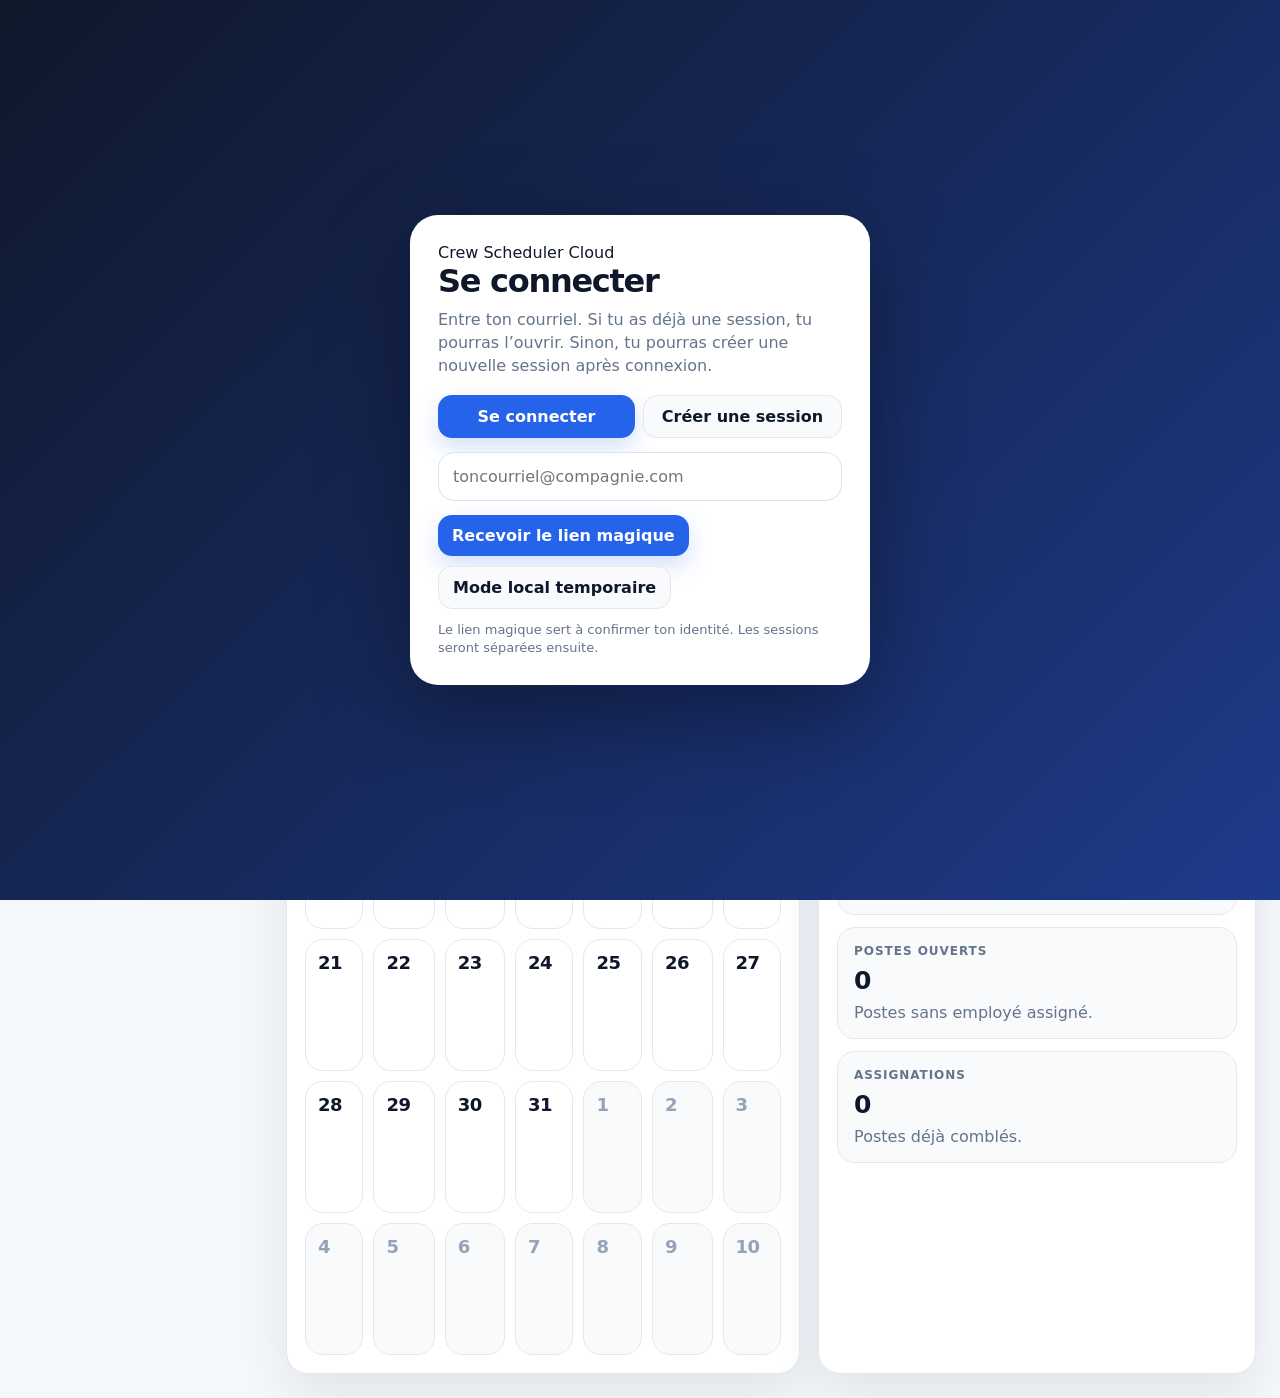
==== commit 96825aa2: "Update index.html" ====
--- a/index.html
+++ b/index.html
@@ -3,7 +3,7 @@
 <head>
 <meta charset="utf-8"/>
 <meta name="viewport" content="width=device-width,initial-scale=1"/>
-<title>Crew Scheduler v12 – Calendrier + Équipe</title>
+<title>Crew Scheduler v38 – Sessions</title>
 <style>
 :root{
   --bg:#f4f7fb; --panel:#ffffff; --panel2:#f8fafc; --text:#0f172a; --muted:#64748b;
@@ -449,6 +449,61 @@
   cursor:pointer;
 }
 
+
+.workspace-overlay{
+  position:fixed;
+  inset:0;
+  z-index:9998;
+  background:linear-gradient(135deg,#0f172a,#1e3a8a);
+  display:none;
+  align-items:center;
+  justify-content:center;
+  padding:24px;
+}
+.workspace-card{
+  width:min(100%,620px);
+  background:#fff;
+  color:#0f172a;
+  border-radius:28px;
+  padding:28px;
+  box-shadow:0 30px 90px rgba(0,0,0,.35);
+}
+.workspace-card h2{margin:0 0 8px;font-size:32px;letter-spacing:-.04em}
+.workspace-card p{margin:0 0 18px;color:#64748b;line-height:1.45}
+.workspace-grid{display:grid;gap:12px;margin-top:16px}
+.workspace-option{
+  border:1px solid #dbe3ee;
+  border-radius:18px;
+  padding:14px;
+  background:#f8fafc;
+  display:flex;
+  align-items:center;
+  justify-content:space-between;
+  gap:12px;
+}
+.workspace-option strong{display:block}
+.workspace-option span{font-size:13px;color:#64748b}
+.workspace-form{
+  margin-top:14px;
+  display:grid;
+  gap:10px;
+}
+.workspace-form input{
+  width:100%;
+  border:1px solid #dbe3ee;
+  border-radius:16px;
+  padding:13px 14px;
+  font-size:15px;
+}
+.auth-mode-row{
+  display:flex;
+  gap:8px;
+  margin-bottom:14px;
+}
+.auth-mode-row button{
+  flex:1;
+}
+
 </style>
 </head>
 <body>
@@ -456,14 +511,36 @@
 <div class="auth-overlay" id="authOverlay">
   <div class="auth-card">
     <div class="eyebrow">Crew Scheduler Cloud</div>
-    <h2>Connexion admin</h2>
-    <p>Entre ton courriel. Supabase t’enverra un lien magique pour ouvrir ton Crew Scheduler sécurisé.</p>
+    <h2>Se connecter</h2>
+    <p>Entre ton courriel. Si tu as déjà une session, tu pourras l’ouvrir. Sinon, tu pourras créer une nouvelle session après connexion.</p>
+    <div class="auth-mode-row">
+      <button class="btn primary" type="button" id="authModeLogin">Se connecter</button>
+      <button class="btn secondary" type="button" id="authModeCreate">Créer une session</button>
+    </div>
     <input id="authEmail" type="email" placeholder="toncourriel@compagnie.com" autocomplete="email">
     <div class="auth-actions">
       <button class="btn primary" id="btnSendMagicLink" type="button">Recevoir le lien magique</button>
       <button class="btn secondary" id="btnUseLocalFallback" type="button">Mode local temporaire</button>
     </div>
-    <div class="auth-status" id="authStatus">Tu devras ouvrir le lien reçu dans le même navigateur ou sur l’ordinateur que tu veux utiliser.</div>
+    <div class="auth-status" id="authStatus">Le lien magique sert à confirmer ton identité. Les sessions seront séparées ensuite.</div>
+  </div>
+</div>
+
+<div class="workspace-overlay" id="workspaceOverlay">
+  <div class="workspace-card">
+    <div class="eyebrow">Sessions Crew Scheduler</div>
+    <h2>Choisir ou créer une session</h2>
+    <p>Chaque session a ses propres événements, employés et paramètres. Technique et Jeux gonflables peuvent donc être complètement séparés.</p>
+    <div id="workspaceList" class="workspace-grid"></div>
+    <div class="workspace-form">
+      <input id="newWorkspaceName" type="text" placeholder="Nom de la nouvelle session ex: Technique, Jeux gonflables">
+      <button class="btn primary" id="btnCreateWorkspace" type="button">Créer une session</button>
+    </div>
+    <div class="workspace-form">
+      <input id="inviteCodeInput" type="text" placeholder="Code d’invitation">
+      <button class="btn secondary" id="btnRedeemInvite" type="button">Rejoindre avec un code</button>
+    </div>
+    <div class="auth-status" id="workspaceStatus">Tu es connecté. Choisis une session pour continuer.</div>
   </div>
 </div>
 
@@ -799,7 +876,7 @@
 </div>
 
 <script>
-/* Crew Scheduler v36 — Magic Link redirect fixed */
+/* Crew Scheduler v38 — sessions/workspaces onboarding */
 const EVENTS_KEY="crewSchedulerCalendarEventsMergedV1";
 const EMPLOYEES_KEY="crewSchedulerEmployeesV5";
 const ROLES_KEY="crewSchedulerRolesV2";
@@ -2105,15 +2182,29 @@
   els.newCatalogRole.addEventListener("keydown",(e)=>{ if(e.key==="Enter"){ e.preventDefault(); addGlobalRole(); } });
 
 
+  document.getElementById("authModeLogin")?.addEventListener("click",()=>{
+    const status=document.getElementById("authStatus");
+    if(status) status.textContent="Connexion: entre ton courriel pour recevoir un lien magique.";
+  });
+  document.getElementById("authModeCreate")?.addEventListener("click",()=>{
+    const status=document.getElementById("authStatus");
+    if(status) status.textContent="Création: connecte-toi d’abord; tu pourras créer une session ensuite.";
+  });
   document.getElementById("btnSendMagicLink")?.addEventListener("click",async()=>{
     const email=(document.getElementById("authEmail")?.value||"").trim();
     const status=document.getElementById("authStatus");
+    const btn=document.getElementById("btnSendMagicLink");
     if(!email){ if(status) status.textContent="Entre ton courriel."; return; }
     try{
+      if(btn) btn.disabled=true;
       if(status) status.textContent="Envoi du lien magique...";
       await sendMagicLinkV33(email);
-      if(status) status.textContent="Lien envoyé. Ouvre le courriel et clique sur le lien pour te connecter.";
-    }catch(err){ if(status) status.textContent=err.message||String(err); }
+      if(status) status.textContent="Lien envoyé. Vérifie ton courriel et utilise le dernier lien reçu.";
+      setTimeout(()=>{ if(btn) btn.disabled=false; }, 60000);
+    }catch(err){
+      if(status) status.textContent=String(err.message||err).includes("429") ? "Trop de tentatives. Attends quelques minutes avant de redemander un lien." : (err.message||String(err));
+      setTimeout(()=>{ if(btn) btn.disabled=false; }, 10000);
+    }
   });
   document.getElementById("btnUseLocalFallback")?.addEventListener("click",()=>{
     state.localFallback=true;
@@ -2126,6 +2217,8 @@
     localStorage.setItem("crewSchedulerWorkspaceId", state.currentWorkspaceId);
     await bootSupabaseCentral();
   });
+  document.getElementById("btnCreateWorkspace")?.addEventListener("click",createWorkspaceV38);
+  document.getElementById("btnRedeemInvite")?.addEventListener("click",redeemInviteV38);
 
   window.addEventListener("keydown",(e)=>{ if(e.key==="Escape"){ if(els.modalWrap.style.display==="flex") closeModal(); if(els.teamModalWrap.style.display==="flex") closeTeamModal(); } });
 }
@@ -2683,10 +2776,12 @@
 }
 
 async function sendMagicLinkV33(email){
-  // v36: on force toujours le retour vers le repo GitHub Pages du projet.
-  // L'API REST Supabase attend email_redirect_to au niveau principal du JSON.
-  const redirectTo = `${APP_CONFIG.githubBaseUrl.replace(/\/$/, "")}/`;
-  const res=await fetch(`${APP_CONFIG.supabaseUrl}/auth/v1/otp`,{
+  // v37: Supabase GoTrue REST attend le redirect dans l'URL:
+  // /auth/v1/otp?redirect_to=...
+  const redirectTo = "https://gedlp.github.io/crew-scheduler/";
+  const url = `${APP_CONFIG.supabaseUrl}/auth/v1/otp?redirect_to=${encodeURIComponent(redirectTo)}`;
+
+  const res = await fetch(url,{
     method:"POST",
     headers:{
       apikey:APP_CONFIG.anonKey,
@@ -2694,10 +2789,10 @@
     },
     body:JSON.stringify({
       email,
-      create_user:true,
-      email_redirect_to: redirectTo
+      create_user:true
     })
   });
+
   const txt=await res.text();
   if(!res.ok) throw new Error(txt || "Impossible d'envoyer le lien magique.");
   return true;
@@ -2724,19 +2819,39 @@
   state.currentUser=await fetchCurrentUserV33();
   if(!state.currentUser && !state.localFallback){
     showAuthOverlay(true);
+    showWorkspaceOverlay(false);
     return false;
   }
   if(state.currentUser){
     showAuthOverlay(false);
     await rpcV33("bootstrap_current_user",{});
-    const workspaces=await rpcV33("get_my_workspaces",{});
-    state.workspaces=Array.isArray(workspaces)?workspaces:[];
-    state.currentWorkspaceId=localStorage.getItem("crewSchedulerWorkspaceId") || state.workspaces[0]?.id || "00000000-0000-4000-8000-000000000001";
-    if(!state.workspaces.some(w=>w.id===state.currentWorkspaceId) && state.workspaces[0]){
-      state.currentWorkspaceId=state.workspaces[0].id;
+    await refreshWorkspacesV38();
+
+    if(!state.workspaces.length){
+      state.currentWorkspaceId="";
+      state.cloudReady=false;
+      renderWorkspaceOverlayV38();
+      showWorkspaceOverlay(true);
+      return false;
     }
+
+    const saved=localStorage.getItem("crewSchedulerWorkspaceId") || "";
+    state.currentWorkspaceId = state.workspaces.some(w=>w.id===saved) ? saved : "";
+
+    if(!state.currentWorkspaceId){
+      state.currentWorkspaceId=state.workspaces[0]?.id || "";
+      localStorage.setItem("crewSchedulerWorkspaceId", state.currentWorkspaceId);
+      // On affiche quand même le choix si plusieurs sessions existent.
+      if(state.workspaces.length>1){
+        renderWorkspaceOverlayV38();
+        showWorkspaceOverlay(true);
+        return false;
+      }
+    }
+
     localStorage.setItem("crewSchedulerWorkspaceId", state.currentWorkspaceId);
     state.cloudReady=true;
+    showWorkspaceOverlay(false);
     updateWorkspaceSelectV33();
     return true;
   }
@@ -2755,10 +2870,85 @@
   }
 }
 
+function showWorkspaceOverlay(show=true){
+  const overlay=document.getElementById("workspaceOverlay");
+  if(overlay) overlay.style.display=show?"flex":"none";
+}
+
+function renderWorkspaceOverlayV38(){
+  const list=document.getElementById("workspaceList");
+  if(!list) return;
+  const rows=state.workspaces||[];
+  if(!rows.length){
+    list.innerHTML=`<div class="workspace-option"><div><strong>Aucune session associée</strong><span>Crée une nouvelle session ou entre un code d’invitation.</span></div></div>`;
+    return;
+  }
+  list.innerHTML=rows.map(w=>`
+    <div class="workspace-option">
+      <div>
+        <strong>${escapeHtml(w.name||"Session")}</strong>
+        <span>Rôle: ${escapeHtml(w.role||"membre")} · Statut: ${escapeHtml(w.status||"active")}</span>
+      </div>
+      <button class="btn primary small" type="button" data-open-workspace="${escapeHtml(w.id)}">Ouvrir</button>
+    </div>
+  `).join("");
+  list.querySelectorAll("[data-open-workspace]").forEach(btn=>btn.addEventListener("click",async()=>{
+    state.currentWorkspaceId=btn.dataset.openWorkspace;
+    localStorage.setItem("crewSchedulerWorkspaceId", state.currentWorkspaceId);
+    showWorkspaceOverlay(false);
+    await bootSupabaseCentral();
+  }));
+}
+
+async function refreshWorkspacesV38(){
+  const workspaces=await rpcV33("get_my_workspaces",{});
+  state.workspaces=Array.isArray(workspaces)?workspaces:[];
+  updateWorkspaceSelectV33();
+  renderWorkspaceOverlayV38();
+  return state.workspaces;
+}
+
+async function createWorkspaceV38(){
+  const input=document.getElementById("newWorkspaceName");
+  const status=document.getElementById("workspaceStatus");
+  const name=(input?.value||"").trim();
+  if(!name){ if(status) status.textContent="Entre un nom de session."; return; }
+  try{
+    if(status) status.textContent="Création de la session...";
+    const result=await rpcV33("create_my_workspace",{workspace_name:name});
+    await refreshWorkspacesV38();
+    state.currentWorkspaceId=result?.workspace_id || state.workspaces[0]?.id || "";
+    localStorage.setItem("crewSchedulerWorkspaceId", state.currentWorkspaceId);
+    showWorkspaceOverlay(false);
+    await bootSupabaseCentral();
+  }catch(err){
+    if(status) status.textContent=err.message||String(err);
+  }
+}
+
+async function redeemInviteV38(){
+  const input=document.getElementById("inviteCodeInput");
+  const status=document.getElementById("workspaceStatus");
+  const code=(input?.value||"").trim();
+  if(!code){ if(status) status.textContent="Entre un code d’invitation."; return; }
+  try{
+    if(status) status.textContent="Validation du code...";
+    const result=await rpcV33("redeem_workspace_invite",{invite_code:code});
+    await refreshWorkspacesV38();
+    state.currentWorkspaceId=result?.workspace_id || state.workspaces[0]?.id || "";
+    localStorage.setItem("crewSchedulerWorkspaceId", state.currentWorkspaceId);
+    showWorkspaceOverlay(false);
+    await bootSupabaseCentral();
+  }catch(err){
+    if(status) status.textContent=err.message||String(err);
+  }
+}
+
 async function logoutV33(){
   localStorage.removeItem("crewSchedulerAccessToken");
   localStorage.removeItem("crewSchedulerRefreshToken");
-  state.session=null; state.currentUser=null; state.cloudReady=false;
+  state.session=null; state.currentUser=null; state.cloudReady=false; state.currentWorkspaceId="";
+  showWorkspaceOverlay(false);
   showAuthOverlay(true);
 }
 
